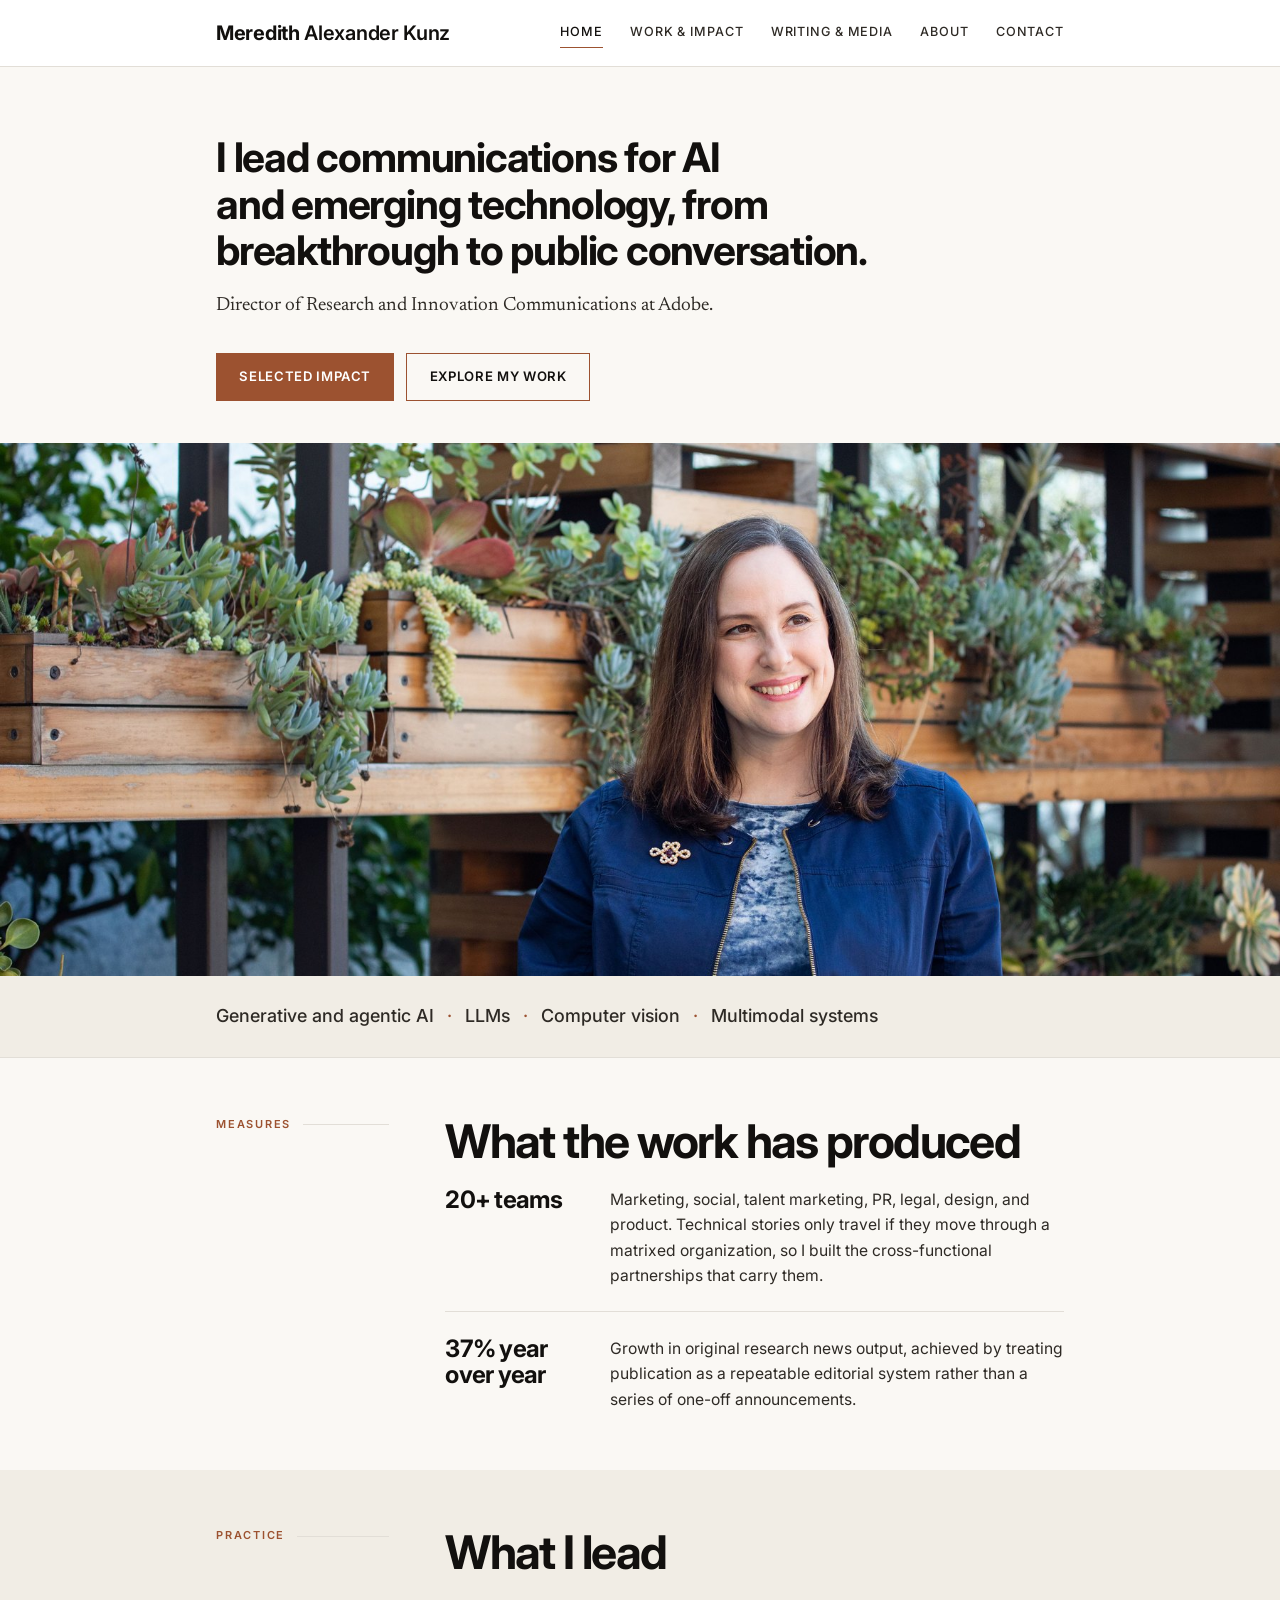
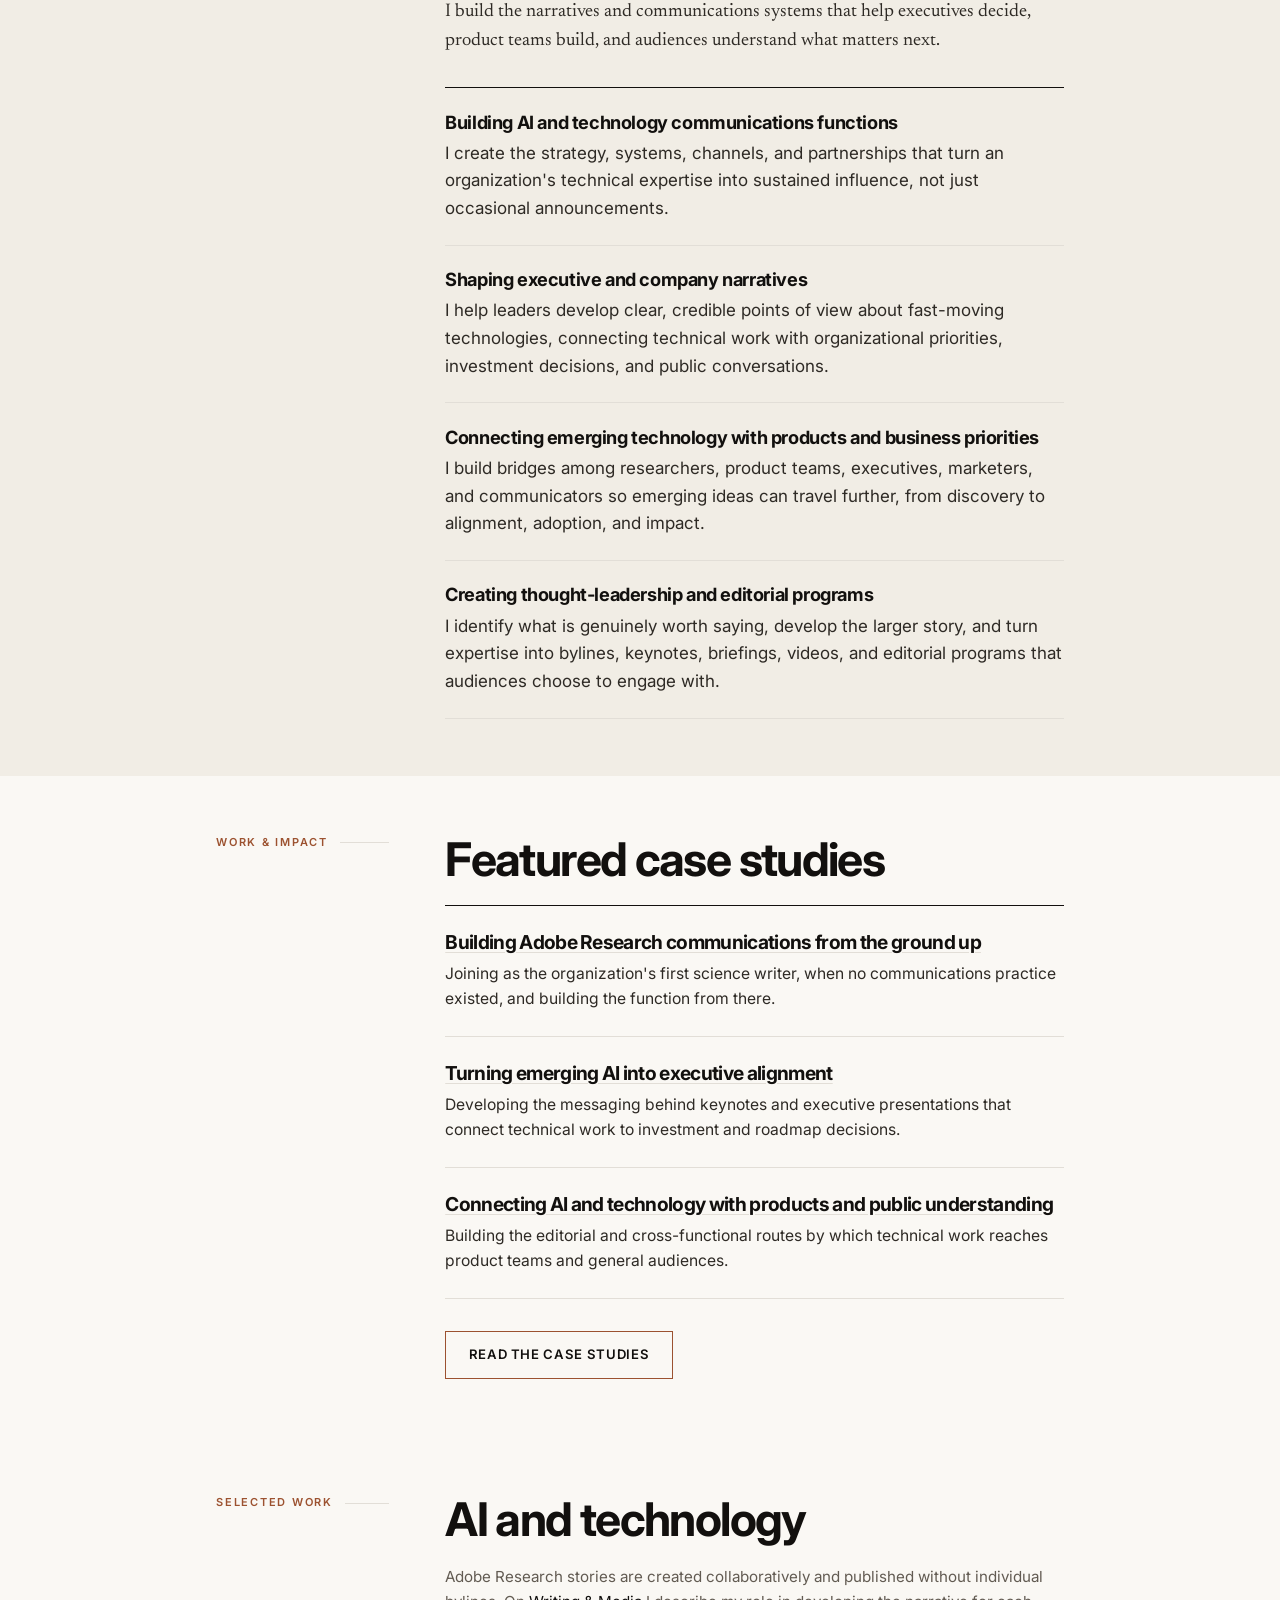
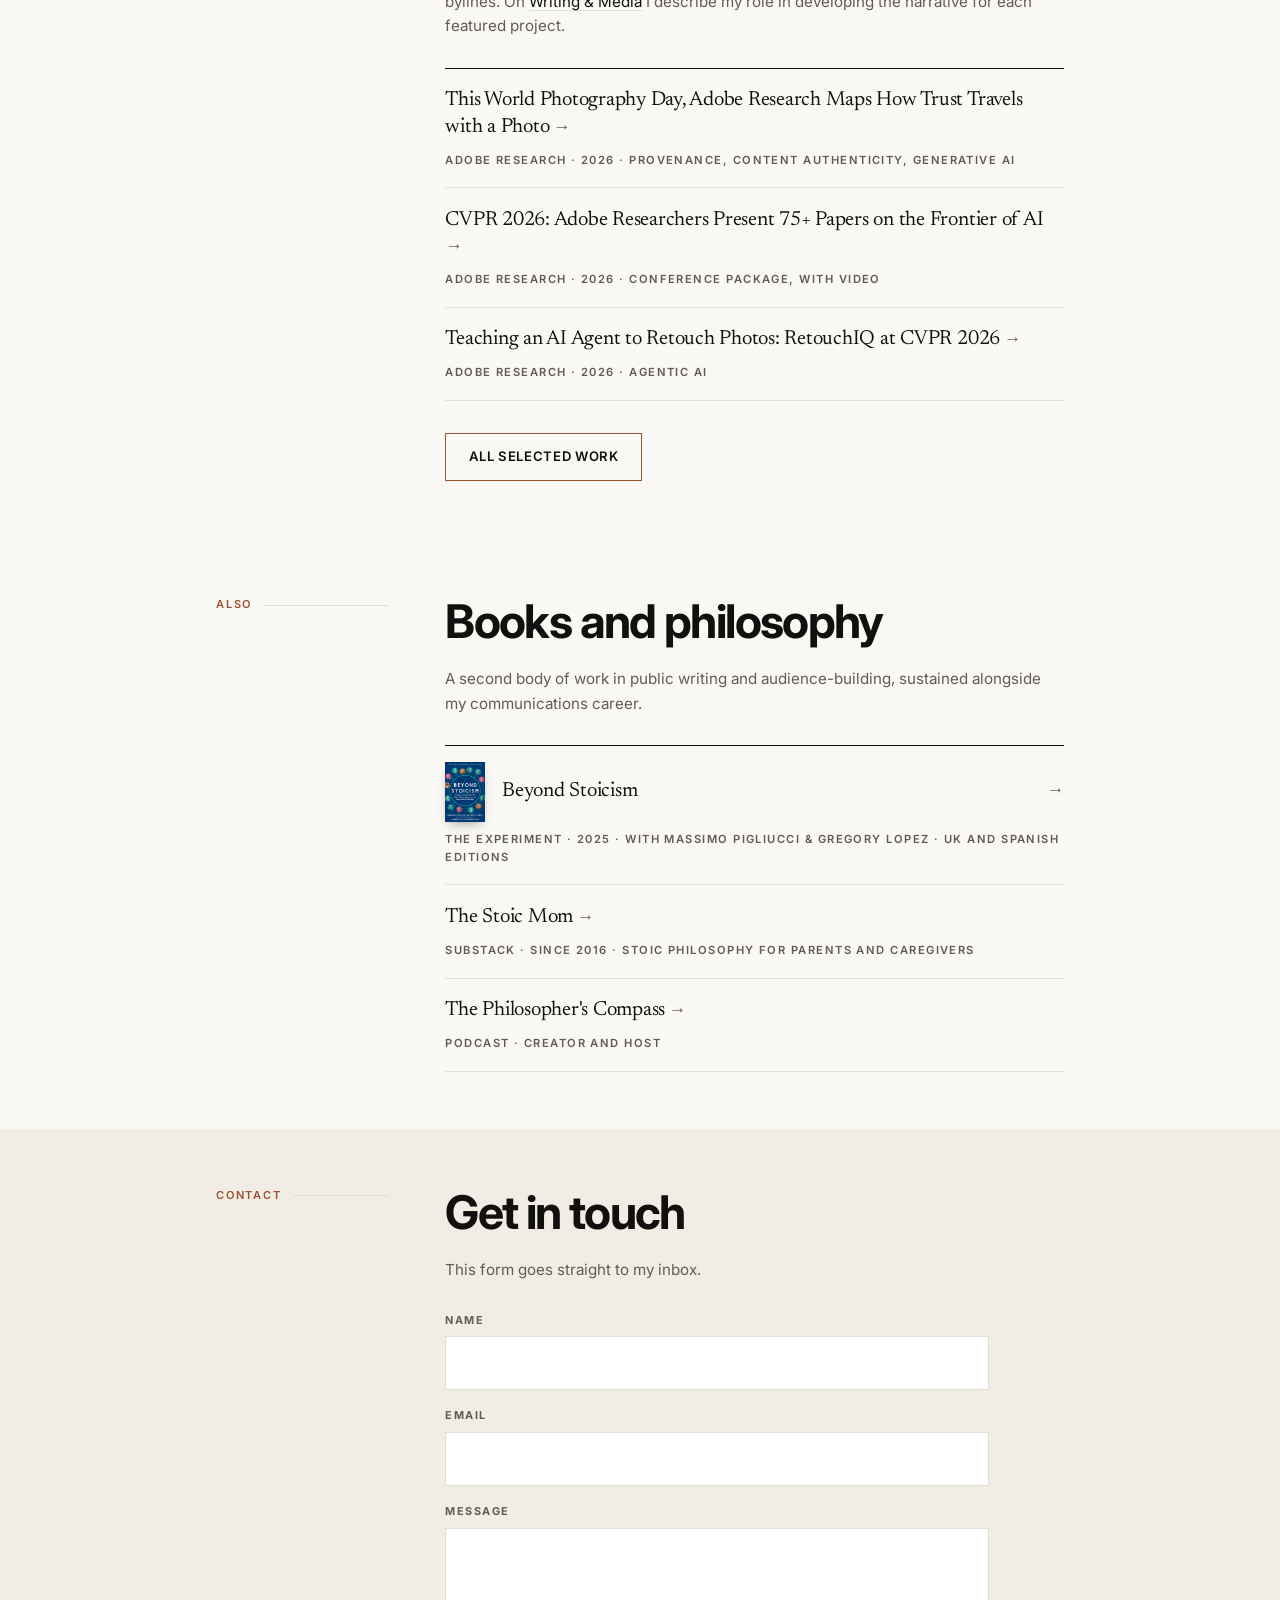
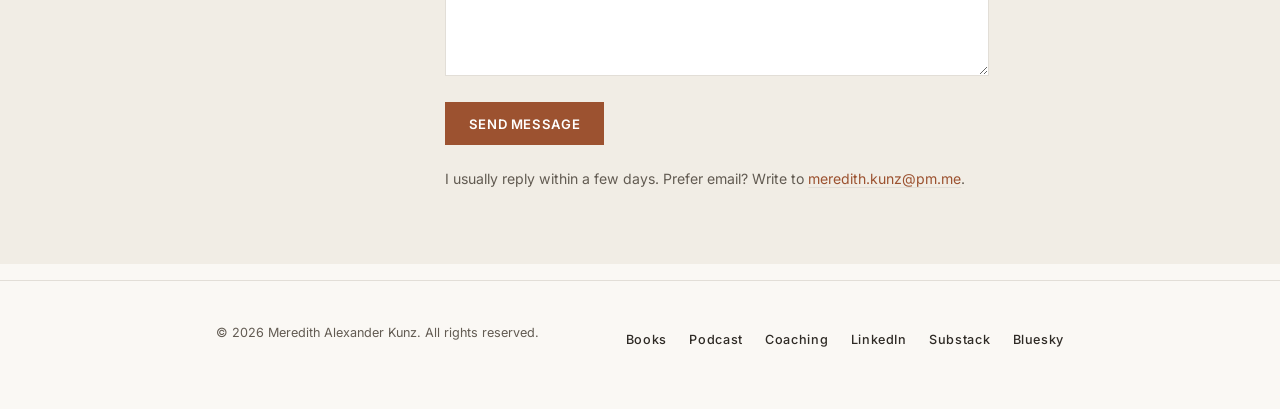
==== index.html @ fc43df90 "Add files via upload" ====
<!DOCTYPE html>
<html lang="en">
<head>
<meta charset="utf-8">
<meta name="viewport" content="width=device-width, initial-scale=1">
<script>document.documentElement.className += ' js';</script>
<title>Meredith Alexander Kunz — AI &amp; Technology Communications Leader</title>
<meta name="description" content="Meredith Alexander Kunz is Director of Research and Innovation Communications at Adobe, building communications programs, executive narratives, and thought-leadership systems that turn AI and technology work into organizational and public impact.">
<link rel="canonical" href="https://meredithkunz.com/">

<!-- Social sharing -->
<meta property="og:type" content="website">
<meta property="og:url" content="https://meredithkunz.com/">
<meta property="og:title" content="Meredith Alexander Kunz — AI &amp; Technology Communications Leader">
<meta property="og:description" content="I lead communications for AI and emerging technology, from breakthrough to public conversation.">
<meta property="og:image" content="https://meredithkunz.com/images/share-card.jpg">
<meta property="og:image:width" content="1200">
<meta property="og:image:height" content="630">
<meta property="og:image:alt" content="Meredith Alexander Kunz — AI and technology communications leader.">
<meta name="twitter:card" content="summary_large_image">
<meta name="twitter:image" content="https://meredithkunz.com/images/share-card.jpg">

<link rel="icon" href="favicon.ico" sizes="16x16 32x32 48x48">
<link rel="icon" href="favicon-32.png" type="image/png" sizes="32x32">
<link rel="apple-touch-icon" href="apple-touch-icon.png">
<link rel="preconnect" href="https://fonts.googleapis.com">
<link rel="preconnect" href="https://fonts.gstatic.com" crossorigin>
<link href="https://fonts.googleapis.com/css2?family=Newsreader:ital,opsz,wght@0,6..72,300..600;1,6..72,300..600&family=Inter:wght@400;500;600;700;800&display=swap" rel="stylesheet">
<link rel="stylesheet" href="style.css?v=32">

<script type="application/ld+json">
{
  "@context": "https://schema.org",
  "@type": "Person",
  "name": "Meredith Alexander Kunz",
  "url": "https://meredithkunz.com/",
  "jobTitle": "Director, Research and Innovation Communications, Adobe",
  "worksFor": { "@type": "Organization", "name": "Adobe" },
  "description": "AI and technology communications leader. Builds communications programs, executive narratives, and thought-leadership systems that turn AI and technology work into organizational and public impact.",
  "knowsAbout": [
    "Artificial intelligence",
    "Generative AI",
    "Agentic AI",
    "Large language models",
    "Computer vision",
    "Technology communications",
    "Research communications",
    "Executive communications",
    "Thought leadership",
    "Science communication"
  ],
  "alumniOf": ["Harvard College", "Stanford University"],
  "sameAs": [
    "https://www.linkedin.com/in/meredithkunz/",
    "https://substack.com/@thestoicmom",
    "https://www.instagram.com/the.stoic.mom/",
    "https://bsky.app/profile/stoicwoman.bsky.social"
  ]
}
</script>
</head>
<body>

<header class="site-head">
  <div class="site-head__inner">
    <a class="wordmark" href="index.html">Meredith <b>Alexander Kunz</b></a>
    <button class="nav-toggle" aria-expanded="false" aria-controls="nav" aria-label="Menu">☰</button>
    <nav class="nav" id="nav" aria-label="Primary">
      <a href="index.html" aria-current="page">Home</a>
      <a href="work.html">Work &amp; Impact</a>
      <a href="writing.html">Writing &amp; Media</a>
      <a href="about.html">About</a>
      <a href="#contact">Contact</a>
    </nav>
  </div>
</header>

<main>

  <!-- ============ HERO ============ -->
  <section class="hero">
    <div class="wrap">
      <h1 class="hero__lede">I lead communications for AI and emerging technology, from
      breakthrough to public conversation.</h1>
      <p class="hero__sub">Director of Research and Innovation Communications at Adobe.</p>
      <div class="btn-row">
        <a class="btn" href="work.html">Selected impact</a>
        <a class="btn btn--ghost" href="writing.html">Explore my work</a>
      </div>
    </div>
  </section>

  <figure class="banner rise">
    <picture>
      <source media="(max-width: 700px)" srcset="images/hero-square.jpg" width="1200" height="900">
      <img src="images/hero-wide.jpg" alt="Meredith Alexander Kunz at Adobe in San Jose"
           width="1800" height="750" style="display:block;width:100%;height:auto">
    </picture>
  </figure>

  <div class="techstrip">
    <div class="wrap">
      <p>Generative and agentic AI <em>·</em> LLMs <em>·</em> Computer vision <em>·</em>
      Multimodal systems</p>
    </div>
  </div>

  <!-- ============ MEASURES OF IMPACT ============ -->
  <section class="rise sec" id="impact">
    <div class="wrap hgrid">
      <p class="eyebrow">Measures</p>
      <div class="hgrid__body">
        <h2>What the work has produced</h2>
        <ul class="metrics">
          <li class="metric">
            <p class="metric__value">20+ teams</p>
            <p class="metric__note">Marketing, social, talent marketing, PR, legal, design, and
            product. Technical stories only travel if they move through a matrixed organization, so
            I built the cross-functional partnerships that carry them.</p>
          </li>
          <li class="metric">
            <p class="metric__value">37% year over year</p>
            <p class="metric__note">Growth in original research news output, achieved by treating
            publication as a repeatable editorial system rather than a series of one-off
            announcements.</p>
          </li>
          <!-- TO ADD, third metric: the 700%+ growth in research social reach, once you have
               decided how to frame it. Copy the block above and replace the value and note. -->
        </ul>
      </div>
    </div>
  </section>

  <!-- ============ WHAT I LEAD ============ -->
  <section class="rise sec sec--band" id="lead">
    <div class="wrap hgrid">
      <p class="eyebrow">Practice</p>
      <div class="hgrid__body">
        <h2>What I lead</h2>
        <p class="sec__intro">I build the narratives and communications systems that help
        executives decide, product teams build, and audiences understand what matters next.</p>
        <div class="offers">
          <div class="offer">
            <h3>Building AI and technology communications functions</h3>
            <p>I create the strategy, systems, channels, and partnerships that turn an
            organization's technical expertise into sustained influence, not just occasional
            announcements.</p>
          </div>
          <div class="offer">
            <h3>Shaping executive and company narratives</h3>
            <p>I help leaders develop clear, credible points of view about fast-moving
            technologies, connecting technical work with organizational priorities, investment
            decisions, and public conversations.</p>
          </div>
          <div class="offer">
            <h3>Connecting emerging technology with products and business priorities</h3>
            <p>I build bridges among researchers, product teams, executives, marketers, and
            communicators so emerging ideas can travel further, from discovery to alignment,
            adoption, and impact.</p>
          </div>
          <div class="offer">
            <h3>Creating thought-leadership and editorial programs</h3>
            <p>I identify what is genuinely worth saying, develop the larger story, and turn
            expertise into bylines, keynotes, briefings, videos, and editorial programs that
            audiences choose to engage with.</p>
          </div>
        </div>
      </div>
    </div>
  </section>

  <!-- ============ FEATURED CASE STUDIES ============ -->
  <section class="rise sec" id="cases">
    <div class="wrap hgrid">
      <p class="eyebrow">Work &amp; impact</p>
      <div class="hgrid__body">
        <h2>Featured case studies</h2>
        <ul class="cases">
          <li class="case-teaser">
            <h3><a href="work.html#case-1">Building Adobe Research communications from the ground
            up</a></h3>
            <p>Joining as the organization's first science writer, when no communications practice
            existed, and building the function from there.</p>
          </li>
          <li class="case-teaser">
            <h3><a href="work.html#case-2">Turning emerging AI into executive alignment</a></h3>
            <p>Developing the messaging behind keynotes and executive presentations that connect
            technical work to investment and roadmap decisions.</p>
          </li>
          <li class="case-teaser">
            <h3><a href="work.html#case-3">Connecting AI and technology with products and public
            understanding</a></h3>
            <p>Building the editorial and cross-functional routes by which technical work reaches
            product teams and general audiences.</p>
          </li>
        </ul>
        <div class="btn-row">
          <a class="btn btn--ghost" href="work.html">Read the case studies</a>
        </div>
      </div>
    </div>
  </section>

  <!-- ============ SELECTED AI AND TECHNOLOGY WORK ============ -->
  <section class="sec rise" id="selected">
    <div class="wrap hgrid">
      <p class="eyebrow">Selected work</p>
      <div class="hgrid__body">
        <h2>AI and technology</h2>
        <p class="note">Adobe Research stories are created collaboratively and published without
        individual bylines. On <a href="writing.html">Writing &amp; Media</a> I describe my role in
        developing the narrative for each featured project.</p>
        <ul class="clips">
          <li class="clip">
            <a href="https://research.adobe.com/news/world-photography-day-adobe-research/">This
            World Photography Day, Adobe Research Maps How Trust Travels with a Photo</a>
            <span class="clip__meta">Adobe Research · 2026 · Provenance, content authenticity, generative AI</span>
          </li>
          <li class="clip">
            <a href="https://research.adobe.com/news/cvpr-2026-adobe-researchers-present-75-papers-on-the-frontier-of-ai/">CVPR
            2026: Adobe Researchers Present 75+ Papers on the Frontier of AI</a>
            <span class="clip__meta">Adobe Research · 2026 · Conference package, with video</span>
          </li>
          <li class="clip">
            <a href="https://research.adobe.com/news/teaching-an-ai-agent-to-retouch-photos-retouchiq-at-cvpr-2026/">Teaching
            an AI Agent to Retouch Photos: RetouchIQ at CVPR 2026</a>
            <span class="clip__meta">Adobe Research · 2026 · Agentic AI</span>
          </li>
        </ul>
        <div class="btn-row">
          <a class="btn btn--ghost" href="writing.html">All selected work</a>
        </div>
      </div>
    </div>
  </section>

  <!-- ============ BOOKS AND PHILOSOPHY ============ -->
  <section class="sec rise" id="philosophy">
    <div class="wrap hgrid">
      <p class="eyebrow">Also</p>
      <div class="hgrid__body">
        <h2>Books and philosophy</h2>
        <p class="note">A second body of work in public writing and audience-building, sustained
        alongside my communications career.</p>
        <ul class="clips">
          <li class="clip clip--book">
            <a href="books.html" style="display:flex;align-items:center;gap:1.05rem">
              <img src="images/beyond_stoicism.jpg" alt="" loading="lazy" width="40" height="60" style="width:40px;height:auto;flex:none">
              <span class="clip__title">Beyond Stoicism</span>
            </a>
            <span class="clip__meta">The Experiment · 2025 · with Massimo Pigliucci &amp; Gregory Lopez · UK and Spanish editions</span>
          </li>
          <li class="clip">
            <a href="https://substack.com/@thestoicmom">The Stoic Mom</a>
            <span class="clip__meta">Substack · since 2016 · Stoic philosophy for parents and caregivers</span>
          </li>
          <li class="clip">
            <a href="podcast.html">The Philosopher's Compass</a>
            <span class="clip__meta">Podcast · Creator and host</span>
          </li>
        </ul>
      </div>
    </div>
  </section>

  <!-- ============ CONTACT ============ -->
  <section class="rise sec sec--band" id="contact">
    <div class="wrap hgrid">
      <p class="eyebrow">Contact</p>
      <div class="hgrid__body">
        <h2>Get in touch</h2>
        <p class="note">This form goes straight to my inbox.</p>
        <form class="form" action="https://formspree.io/f/mvzevdre" method="POST">
          <div class="field">
            <label for="name">Name</label>
            <input id="name" name="name" type="text" autocomplete="name" required>
          </div>
          <div class="field">
            <label for="email">Email</label>
            <input id="email" name="email" type="email" autocomplete="email" required>
          </div>
          <div class="field">
            <label for="message">Message</label>
            <textarea id="message" name="message" required></textarea>
          </div>
          <div>
            <button class="btn" type="submit">Send message</button>
          </div>
        </form>
        <p class="form-note" style="margin-top:1.4rem">
          I usually reply within a few days. Prefer email? Write to
          <a href="mailto:meredith.kunz@pm.me">meredith.kunz@pm.me</a>.
        </p>
      </div>
    </div>
  </section>

</main>

<footer class="site-foot">
  <div class="wrap site-foot__inner">
    <p class="copyright">© <span id="yr">2026</span> Meredith Alexander Kunz. All rights reserved.</p>
    <nav class="social" aria-label="More">
      <a href="books.html">Books</a>
      <a href="podcast.html">Podcast</a>
      <a href="coaching.html">Coaching</a>
      <a href="https://www.linkedin.com/in/meredithkunz/">LinkedIn</a>
      <a href="https://substack.com/@thestoicmom">Substack</a>
      <a href="https://bsky.app/profile/stoicwoman.bsky.social">Bluesky</a>
    </nav>
  </div>
</footer>

<script>
  document.getElementById('yr').textContent = new Date().getFullYear();
  var t = document.querySelector('.nav-toggle'), n = document.getElementById('nav');
  t.addEventListener('click', function () {
    var open = n.classList.toggle('is-open');
    t.setAttribute('aria-expanded', open);
  });
  n.addEventListener('click', function (e) {
    if (e.target.tagName === 'A') { n.classList.remove('is-open'); t.setAttribute('aria-expanded', false); }
  });
</script>

<script>
  (function () {
    var els = document.querySelectorAll('.rise');
    if (!('IntersectionObserver' in window) ||
        window.matchMedia('(prefers-reduced-motion: reduce)').matches) {
      els.forEach(function (el) { el.classList.add('is-in'); });
      return;
    }
    var io = new IntersectionObserver(function (entries) {
      entries.forEach(function (e) {
        if (e.isIntersecting) { e.target.classList.add('is-in'); io.unobserve(e.target); }
      });
    }, { rootMargin: '0px 0px -12% 0px' });
    els.forEach(function (el) { io.observe(el); });
  })();
</script>
</body>
</html>
---- style.css ----
/* =========================================================
   Meredith Alexander Kunz — Modern Editorial
   ========================================================= */

:root {
  --ink:        #12100E;
  --ink-soft:   #2E2A25;
  --ink-faint:  #625B52;
  --paper:      #FAF8F4;
  --band:       #F1EDE5;
  --rule:       #E2DED7;
  --accent:     #9C5230;
  --accent-dk:  #7C3D22;
  --forest:     #172D21;
  --sage:       #8A9A76;

  --max:  960px;
  --gut:  clamp(20px, 5vw, 56px);

  --f-serif: "Newsreader", Georgia, "Times New Roman", serif;
  --f-display: "Inter", -apple-system, BlinkMacSystemFont, "Segoe UI", Helvetica, Arial, sans-serif;
  --f-sans:  "Inter", -apple-system, BlinkMacSystemFont, "Segoe UI", Helvetica, Arial, sans-serif;
}

*, *::before, *::after { box-sizing: border-box; }

html { -webkit-text-size-adjust: 100%; scroll-behavior: smooth; }

body {
  margin: 0;
  background: var(--paper);
  color: var(--ink);
  font-family: var(--f-sans);
  font-size: 17px;
  line-height: 1.62;
  -webkit-font-smoothing: antialiased;
  text-rendering: optimizeLegibility;
}

img { max-width: 100%; display: block; }

a { color: var(--ink); text-decoration-color: var(--rule); text-underline-offset: 3px; }
a:hover { color: var(--accent); text-decoration-color: currentColor; }

.wrap { max-width: var(--max); margin: 0 auto; padding-inline: var(--gut); }

/* ---------- Typography ---------- */

h1, h2, h3 { font-family: var(--f-display); font-weight: 700; letter-spacing: -0.035em; margin: 0; }

h1 {
  font-size: clamp(2.9rem, 7.4vw, 5.4rem);
  line-height: 0.98;
}

h2 {
  font-size: clamp(1.9rem, 3.9vw, 2.9rem);
  line-height: 1.1;
}

h3 { font-size: 1.28rem; line-height: 1.25; }

p { margin: 0 0 1.15em; }

.eyebrow {
  font-family: var(--f-sans);
  font-size: 0.688rem;
  font-weight: 600;
  letter-spacing: 0.16em;
  text-transform: uppercase;
  color: var(--accent);
  margin: 0 0 1.15rem;
  display: flex;
  align-items: center;
  gap: 0.75rem;
}
.eyebrow::after {
  content: "";
  flex: 1;
  height: 1px;
  background: var(--rule);
}

.lede {
  font-family: var(--f-serif);
  font-size: clamp(1.2rem, 2.1vw, 1.5rem);
  line-height: 1.5;
  color: var(--ink-soft);
}

/* ---------- Buttons ---------- */

.btn {
  display: inline-block;
  font-family: var(--f-sans);
  font-size: 0.82rem;
  font-weight: 600;
  letter-spacing: 0.05em;
  text-transform: uppercase;
  padding: 0.95em 1.7em;
  border: 1px solid var(--accent);
  background: var(--accent);
  color: #fff;
  text-decoration: none;
  transition: background .18s ease, color .18s ease, border-color .18s ease;
  cursor: pointer;
}
.btn:hover { background: var(--accent-dk); border-color: var(--accent-dk); color: #fff; }

.btn--ghost { background: transparent; color: var(--ink); }
.btn--ghost:hover { background: var(--ink); border-color: var(--ink); color: #fff; }

.btn-row { display: flex; flex-wrap: wrap; gap: 0.75rem; margin-top: 2rem; }

/* ---------- Header ---------- */

.site-head {
  position: sticky;
  top: 0;
  z-index: 50;
  background: rgba(255,255,255,0.94);
  backdrop-filter: saturate(180%) blur(12px);
  border-bottom: 1px solid var(--rule);
}
.site-head__inner {
  max-width: var(--max);
  margin: 0 auto;
  padding: 0 var(--gut);
  height: 66px;
  display: flex;
  align-items: center;
  justify-content: space-between;
  gap: 1.5rem;
}
.wordmark {
  font-family: var(--f-display);
  font-weight: 700;
  font-size: 1.25rem;
  letter-spacing: -0.015em;
  text-decoration: none;
  white-space: nowrap;
}
.wordmark b { font-weight: 600; }

.nav { display: flex; align-items: center; gap: 1.7rem; }
.nav a {
  font-size: 0.79rem;
  font-weight: 500;
  letter-spacing: 0.07em;
  text-transform: uppercase;
  text-decoration: none;
  color: var(--ink-soft);
  padding-block: 4px;
  border-bottom: 1.5px solid transparent;
}
.nav a:hover, .nav a[aria-current="page"] { color: var(--ink); border-bottom-color: var(--accent); }

.nav-toggle {
  display: none;
  background: none; border: 0; padding: 8px; cursor: pointer;
  font-size: 1.25rem; line-height: 1; color: var(--ink);
}

/* Portrait lives beside the bio */
.bio-portrait { margin: 0; max-width: 100%; }

/* ---------- Hero: name first, promise second ---------- */

.hero { padding: clamp(2.6rem, 5.5vw, 4.2rem) 0 clamp(1.9rem, 3.5vw, 2.6rem); }

.hero__name {
  font-size: clamp(2.5rem, 7.8vw, 5.8rem);
  line-height: 0.94;
  letter-spacing: -0.042em;
  margin-bottom: 1.6rem;
  text-wrap: balance;
}

/* Short enough to be set as a headline again. */
.hero__lede {
  font-family: var(--f-display);
  font-weight: 700;
  font-size: clamp(1.7rem, 3.6vw, 2.55rem);
  line-height: 1.14;
  letter-spacing: -0.03em;
  margin: 0 0 1.15rem;
  max-width: 34ch;
  text-wrap: balance;
}
.hero__sub {
  font-family: var(--f-serif);
  font-size: clamp(1.05rem, 1.6vw, 1.2rem);
  line-height: 1.5;
  color: var(--ink-soft);
  max-width: 46ch;
  margin: 0;
}

/* what the work covers, given its own strip under the photograph */
.techstrip {
  background: var(--band);
  border-bottom: 1px solid var(--rule);
  padding: clamp(1.15rem, 2.4vw, 1.7rem) 0;
}
.techstrip p {
  margin: 0;
  font-family: var(--f-sans);
  font-size: clamp(0.95rem, 1.6vw, 1.12rem);
  font-weight: 500;
  line-height: 1.5;
  color: var(--ink-soft);
}
.techstrip em {
  font-style: normal;
  color: var(--accent);
  padding: 0 0.5rem;
}
.sec__intro {
  font-family: var(--f-serif);
  font-size: 1.15rem;
  line-height: 1.55;
  color: var(--ink-soft);
  margin: 0 0 2rem;
}
.hero__promise {
  font-family: var(--f-serif);
  font-size: clamp(1.3rem, 2.4vw, 1.75rem);
  line-height: 1.4;
  color: var(--ink-soft);
  max-width: 48ch;
  margin: 0;
  text-wrap: balance;
}

.hero__avail {
  margin: 1.7rem 0 0;
  font-family: var(--f-sans);
  font-size: 0.95rem;
  color: var(--ink-faint);
  max-width: 54ch;
}

/* ---------- Numbers ---------- */

.stats {
  display: grid;
  grid-template-columns: repeat(3, minmax(0, 1fr));
  gap: clamp(1.5rem, 4vw, 3rem);
}
.stats-band { background: var(--forest); padding: clamp(1.5rem, 3vw, 2.15rem) 0; }
.stats-band .stat b { color: #F4F1E9; }
.stats-band .stat span { color: #B9C4A8; }
.stat b {
  display: block;
  font-family: var(--f-display);
  font-weight: 700;
  font-size: clamp(1.7rem, 3.4vw, 2.35rem);
  letter-spacing: -0.035em;
  line-height: 1;
  margin-bottom: 0.38rem;
}
.stat span { display: block; color: var(--ink-soft); font-size: 0.95rem; max-width: 26ch; }
@media (max-width: 700px) {
  .stats { grid-template-columns: 1fr; gap: 1.25rem; }
  .stat b { font-size: 1.8rem; margin-bottom: 0.3rem; }
  .stat span { max-width: none; }
}

/* ---------- Metrics, stated plainly ---------- */

.metrics { display: grid; gap: 1.5rem; margin: 0; padding: 0; list-style: none; }
.metric {
  display: grid;
  grid-template-columns: minmax(0, 0.3fr) minmax(0, 1fr);
  gap: 0.3rem 1.75rem;
  padding-bottom: 1.4rem;
  border-bottom: 1px solid var(--rule);
}
.metrics > .metric:last-child { border-bottom: 0; padding-bottom: 0; }
.metric__value {
  font-family: var(--f-display);
  font-weight: 700;
  font-size: 1.5rem;
  letter-spacing: -0.03em;
  line-height: 1.1;
  margin: 0;
}
.metric__note { margin: 0; color: var(--ink-soft); font-size: 0.98rem; }
@media (max-width: 700px) {
  .metric { grid-template-columns: 1fr; gap: 0.45rem; }
}

/* ---------- Case studies ---------- */

.cases { display: grid; gap: 0; margin: 0; padding: 0; list-style: none; border-top: 1px solid var(--ink); }
.case-teaser { border-bottom: 1px solid var(--rule); padding: 1.5rem 0; }
.case-teaser h3 { margin: 0 0 0.45rem; font-size: 1.2rem; }
.case-teaser p { margin: 0; color: var(--ink-soft); font-size: 0.98rem; }

.case { padding-block: clamp(2.2rem, 4.5vw, 3.2rem); border-bottom: 1px solid var(--rule); }
.case:last-of-type { border-bottom: 0; }
.case__num {
  font-family: var(--f-sans);
  font-size: 0.68rem; font-weight: 700; letter-spacing: 0.16em;
  text-transform: uppercase; color: var(--accent); margin: 0 0 0.7rem;
}
.case > h2 { font-size: clamp(1.6rem, 3vw, 2.15rem); margin-bottom: 1.5rem; }
.case__rows { margin: 0; }
.case__row {
  display: grid;
  grid-template-columns: minmax(0, 0.3fr) minmax(0, 1fr);
  gap: 0.35rem 1.75rem;
  padding: 1rem 0;
  border-top: 1px solid var(--rule);
}
.case__row dt {
  font-size: 0.66rem; font-weight: 700; letter-spacing: 0.15em;
  text-transform: uppercase; color: var(--ink-faint); padding-top: 0.3rem;
}
.case__row dd { margin: 0; color: var(--ink-soft); }
.case__row dd a { color: var(--accent); text-decoration-color: rgba(156,82,48,.38); }
@media (max-width: 700px) {
  .case__row { grid-template-columns: 1fr; }
  .case__row dt { padding-top: 0; }
}

/* ---------- Featured writing projects ---------- */

.project { padding-block: 1.8rem; border-bottom: 1px solid var(--rule); }
.project:first-of-type { border-top: 1px solid var(--ink); }
.project h3 { margin: 0 0 0.9rem; font-size: 1.24rem; }
.project h3 a { text-decoration-color: rgba(156,82,48,.38); }

/* ---------- Placeholders awaiting Meredith's input ---------- */

.ph {
  display: block;
  border: 1px dashed #C2A88F;
  background: #FBF4EC;
  color: #7C3D22;
  font-family: var(--f-sans);
  font-size: 0.85rem;
  line-height: 1.5;
  padding: 0.65rem 0.8rem;
  margin: 0.15rem 0;
}

/* full-bleed banner image */
.banner { margin: 0; }
.banner img { width: 100%; height: auto; }

/* ---------- Briefly ---------- */

.briefly {
  display: grid;
  grid-template-columns: minmax(0, 0.28fr) minmax(0, 1fr);
  gap: clamp(1.5rem, 5vw, 4rem);
  align-items: start;
}
.briefly__body p {
  font-family: var(--f-serif);
  font-size: 1.2rem;
  line-height: 1.65;
  color: var(--ink);
}
.briefly__body a { color: var(--accent); text-decoration-color: rgba(156,82,48,.38); }
.briefly__verbs {
  border-top: 1px solid var(--rule);
  padding-top: 1.4rem;
  margin-top: 1.9rem;
  color: var(--ink) !important;
}

/* ---------- Right now ---------- */

.now {
  display: grid;
  grid-template-columns: minmax(0, 1.25fr) minmax(0, 0.75fr);
  gap: clamp(1.5rem, 5vw, 4rem);
  align-items: start;
}
.now__line {
  font-family: var(--f-serif);
  font-size: clamp(1.3rem, 2.3vw, 1.7rem);
  line-height: 1.4;
  margin: 0;
  max-width: 34ch;
}
.now__sub p { color: var(--ink-soft); margin: 0; }
.now__sub strong { font-weight: 500; }

@media (max-width: 860px) {
  .briefly, .now { grid-template-columns: 1fr; }
}

/* ---------- One grid for every homepage section ---------- */

.sec { padding-block: clamp(2.5rem, 4.8vw, 3.6rem); }
.sec--band { background: var(--band); }
.hgrid {
  display: grid;
  grid-template-columns: minmax(0, 0.28fr) minmax(0, 1fr);
  gap: clamp(1.75rem, 4.5vw, 3.5rem);
  align-items: start;
}
.hgrid > .eyebrow { position: sticky; top: 92px; margin-bottom: 0; }

/* About gives its label column enough width to hold the portrait */
.hgrid--wide { grid-template-columns: minmax(0, 0.42fr) minmax(0, 1fr); }
.hgrid__side { position: sticky; top: 92px; }
.hgrid__side .eyebrow { margin-bottom: 1.3rem; }
.hgrid__body > h2 { margin-bottom: 1.25rem; }
.hgrid__body > .note {
  font-size: 0.95rem;
  color: var(--ink-faint);
  margin: 0 0 1.8rem;
}
@media (max-width: 860px) {
  .hgrid, .hgrid--wide { grid-template-columns: 1fr; }
  .hgrid > .eyebrow { position: static; margin-bottom: 1.1rem; }
  .hgrid__side { position: static; margin-bottom: 2rem; }
  .bio-portrait { max-width: 320px; }
}

/* ---------- Sections ---------- */

.section { padding: clamp(4rem, 8vw, 6.5rem) 0; }
.section--band { background: var(--band); }
.section--tight { padding-block: clamp(3rem, 6vw, 4.5rem); }


.prose p { color: var(--ink-soft); }
.prose > p:first-of-type {
  font-family: var(--f-serif);
  font-size: 1.28rem;
  line-height: 1.55;
  color: var(--ink);
}
.prose a { color: var(--accent); text-decoration-color: rgba(156,82,48,.38); font-weight: 500; }
.prose a.btn { color: #fff; font-weight: 600; text-decoration: none; }
.prose a.btn--ghost { color: var(--ink); }
.prose a.btn--ghost:hover { color: #fff; }
.prose cite { font-style: italic; }

/* ---------- How I can help ---------- */

.offers { margin: 0; border-top: 1px solid var(--ink); }
.offer { padding: 1.4rem 0; border-bottom: 1px solid var(--rule); }
.offer h3 {
  font-size: 1.14rem;
  letter-spacing: -0.022em;
  margin: 0 0 0.4rem;
}
.offer p { margin: 0; color: var(--ink-soft); }
.offer a { color: var(--accent); text-decoration-color: rgba(156,82,48,.38); }

/* ---------- Facts strip ---------- */

.facts {
  margin: 2.6rem 0 0;
  border-top: 1px solid var(--ink);
}
.fact {
  display: grid;
  grid-template-columns: minmax(0, 0.3fr) minmax(0, 1fr);
  gap: 0.35rem 1.75rem;
  padding: 1.05rem 0;
  border-bottom: 1px solid var(--rule);
}
.fact dt {
  font-size: 0.66rem; font-weight: 700; letter-spacing: 0.15em;
  text-transform: uppercase; color: var(--ink-faint);
  padding-top: 0.32rem;
}
.fact dd {
  margin: 0;
  font-family: var(--f-serif);
  font-size: 1.02rem;
  line-height: 1.45;
}
.fact dd a { color: var(--accent); text-decoration-color: rgba(156,82,48,.38); }

@media (max-width: 560px) {
  .fact { grid-template-columns: 1fr; }
  .fact dt { padding-top: 0; }
}

/* ---------- Selected writing ---------- */

.clips__group {
  font-size: 0.68rem;
  font-weight: 700;
  letter-spacing: 0.15em;
  text-transform: uppercase;
  color: var(--accent);
  margin: 0 0 0.6rem;
}
.clips { list-style: none; margin: 0; padding: 0; border-top: 1px solid var(--ink); }
.clip { border-bottom: 1px solid var(--rule); }
.clip a {
  display: block;
  padding: 1.15rem 0 1.2rem;
  text-decoration: none;
  font-family: var(--f-serif);
  font-size: 1.28rem;
  line-height: 1.3;
  letter-spacing: -0.012em;
  transition: color .15s ease;
}
.clip a::after { content: " →"; color: var(--ink-faint); font-size: 0.85em; }
.clip a:hover { color: var(--accent); }
.clip a:hover::after { color: var(--accent); }
.clip__meta {
  display: block;
  margin: -0.55rem 0 1.15rem;
  font-size: 0.7rem;
  font-weight: 600;
  letter-spacing: 0.13em;
  text-transform: uppercase;
  color: var(--ink-faint);
}

/* ---------- Books inside Selected work ----------
   same list rhythm as the clips, with a small cover as an accent */

.clip--book a {
  display: flex;
  align-items: center;
  gap: 1.05rem;
  padding: 0.95rem 0 1rem;
}
.clip--book img {
  width: 40px;
  height: auto;
  flex: none;
  box-shadow: 0 5px 12px -5px rgba(18,16,14,.45);
}
.clip--book .clip__title { flex: 1; }
.clip--book + .clip .clip__meta,
.clip--book .clip__meta { margin-top: -0.5rem; }

/* ---------- Quote band ---------- */

.quote-band {
  background: var(--ink);
  color: #fff;
  padding: clamp(3.5rem, 8vw, 6rem) 0;
}
.quote-band blockquote {
  margin: 0;
  max-width: 22ch;
  font-family: var(--f-serif);
  font-size: clamp(1.9rem, 4.4vw, 3.2rem);
  line-height: 1.16;
  letter-spacing: -0.02em;
}
.quote-band cite {
  display: block;
  margin-top: 1.6rem;
  font-family: var(--f-sans);
  font-style: normal;
  font-size: 0.72rem;
  font-weight: 600;
  letter-spacing: 0.17em;
  text-transform: uppercase;
  color: #A29B92;
}

/* ---------- Media / embeds ---------- */

.embeds {
  display: grid;
  grid-template-columns: repeat(auto-fit, minmax(280px, 1fr));
  gap: 1.25rem;
  margin-top: 2.4rem;
}
.embeds iframe { width: 100%; border: 0; border-radius: 12px; }

/* ---------- Books ---------- */

.book {
  display: grid;
  grid-template-columns: minmax(0, 0.68fr) minmax(0, 1fr);
  gap: clamp(2rem, 6vw, 4.5rem);
  align-items: center;
  padding-block: clamp(2.5rem, 5vw, 4rem);
  border-bottom: 1px solid var(--rule);
}
.book:last-of-type { border-bottom: 0; }
.book--flip .book__art { order: 2; }
.book__art img {
  width: 100%;
  max-width: 380px;
  box-shadow: 0 22px 44px -18px rgba(18,16,14,.42);
}
.book__subtitle {
  font-family: var(--f-serif);
  font-size: 1.18rem;
  line-height: 1.35;
  color: var(--ink-soft);
  margin: 0.55rem 0 1.1rem;
  max-width: 34ch;
}
.book__meta {
  font-size: 0.72rem; font-weight: 600; letter-spacing: 0.14em;
  text-transform: uppercase; color: var(--ink-faint); margin-bottom: 0.9rem;
}

/* ---------- Badges ---------- */

.badges { display: flex; flex-wrap: wrap; gap: 2rem; align-items: center; margin-top: 2.6rem; }
.badges img { width: 128px; height: auto; }

/* ---------- Contact ---------- */

.form { display: grid; gap: 1.1rem; max-width: 34rem; }
.field label {
  display: block;
  font-size: 0.68rem; font-weight: 700; letter-spacing: 0.14em;
  text-transform: uppercase; color: var(--ink-faint); margin-bottom: 0.45rem;
}
.field input, .field textarea {
  width: 100%;
  font: inherit;
  font-size: 1rem;
  color: var(--ink);
  background: #fff;
  border: 1px solid var(--rule);
  padding: 0.8rem 0.9rem;
  border-radius: 0;
}
.field input:focus, .field textarea:focus {
  outline: 2px solid var(--accent);
  outline-offset: -1px;
  border-color: var(--accent);
}
.field textarea { min-height: 148px; resize: vertical; }
.form-note { font-size: 0.88rem; color: var(--ink-faint); }
.form-note a { color: var(--accent); }

/* ---------- Footer ---------- */

.site-foot {
  border-top: 1px solid var(--rule);
  padding: 2.6rem 0 3.2rem;
  margin-top: 1rem;
}
.site-foot__inner {
  display: flex; flex-wrap: wrap; gap: 1.4rem;
  align-items: center; justify-content: space-between;
}
.social { display: flex; gap: 1.4rem; flex-wrap: wrap; }
.social a {
  font-size: 0.79rem; font-weight: 500; letter-spacing: 0.05em;
  text-decoration: none; color: var(--ink-soft);
}
.social a:hover { color: var(--accent); }
.copyright { font-size: 0.79rem; color: var(--ink-faint); }

/* ---------- Page header (interior pages) ---------- */

.page-head { padding: clamp(2.5rem, 6vw, 4rem) 0 clamp(1rem, 2vw, 1.5rem); }

/* a page-head already provides the breathing room above the first section */
.page-head + .section,
.page-head + .sec { padding-top: 0; }
.book:first-of-type { padding-top: clamp(1.25rem, 2.5vw, 2rem); }
.page-head h1 { font-size: clamp(2.5rem, 6.6vw, 4.8rem); margin-bottom: 1.3rem; text-wrap: balance; }
.page-head .lede { max-width: 62ch; }

/* ---------- Responsive ---------- */

@media (max-width: 1020px) {
  .cards { grid-template-columns: repeat(2, minmax(0, 1fr)); }
  .card:nth-child(2n) { border-right: 0; }
  .card:nth-child(-n+2) { border-bottom: 1px solid var(--rule); }
}

@media (max-width: 860px) {
  .cards { grid-template-columns: 1fr; }
  .card { border-right: 0; border-bottom: 1px solid var(--rule); }
  .card:last-child { border-bottom: 0; }
  .book, .book--flip .book__art { grid-template-columns: 1fr; order: 0; }
  .book__art img { max-width: 260px; }
}

@media (max-width: 560px) {
  .section { padding-block: 2.7rem; }
  .section--tight { padding-block: 2.5rem; }
  .hero { padding: 2.4rem 0 1.7rem; }
  .quote-band { padding: 2.9rem 0; }
  .page-head { padding: 2.2rem 0 0.9rem; }
}

@media (max-width: 680px) {
  .nav-toggle { display: block; }
  .nav {
    display: none;
    position: absolute;
    top: 66px; left: 0; right: 0;
    flex-direction: column;
    align-items: flex-start;
    gap: 0;
    background: var(--paper);
    border-bottom: 1px solid var(--rule);
    padding: 0.5rem var(--gut) 1.1rem;
  }
  .nav.is-open { display: flex; }
  .nav a { width: 100%; padding: 0.72rem 0; border-bottom: 1px solid transparent; }
}

@media (prefers-reduced-motion: reduce) {
  html { scroll-behavior: auto; }
  * { transition: none !important; }
}





/* ---------- Motion on scroll ---------- */

.js .rise {
  opacity: 0;
  transform: translateY(18px);
  transition: opacity .7s cubic-bezier(.2,.7,.3,1), transform .7s cubic-bezier(.2,.7,.3,1);
}
.js .rise.is-in { opacity: 1; transform: none; }

@media (prefers-reduced-motion: reduce) {
  .js .rise { opacity: 1; transform: none; transition: none; }
}
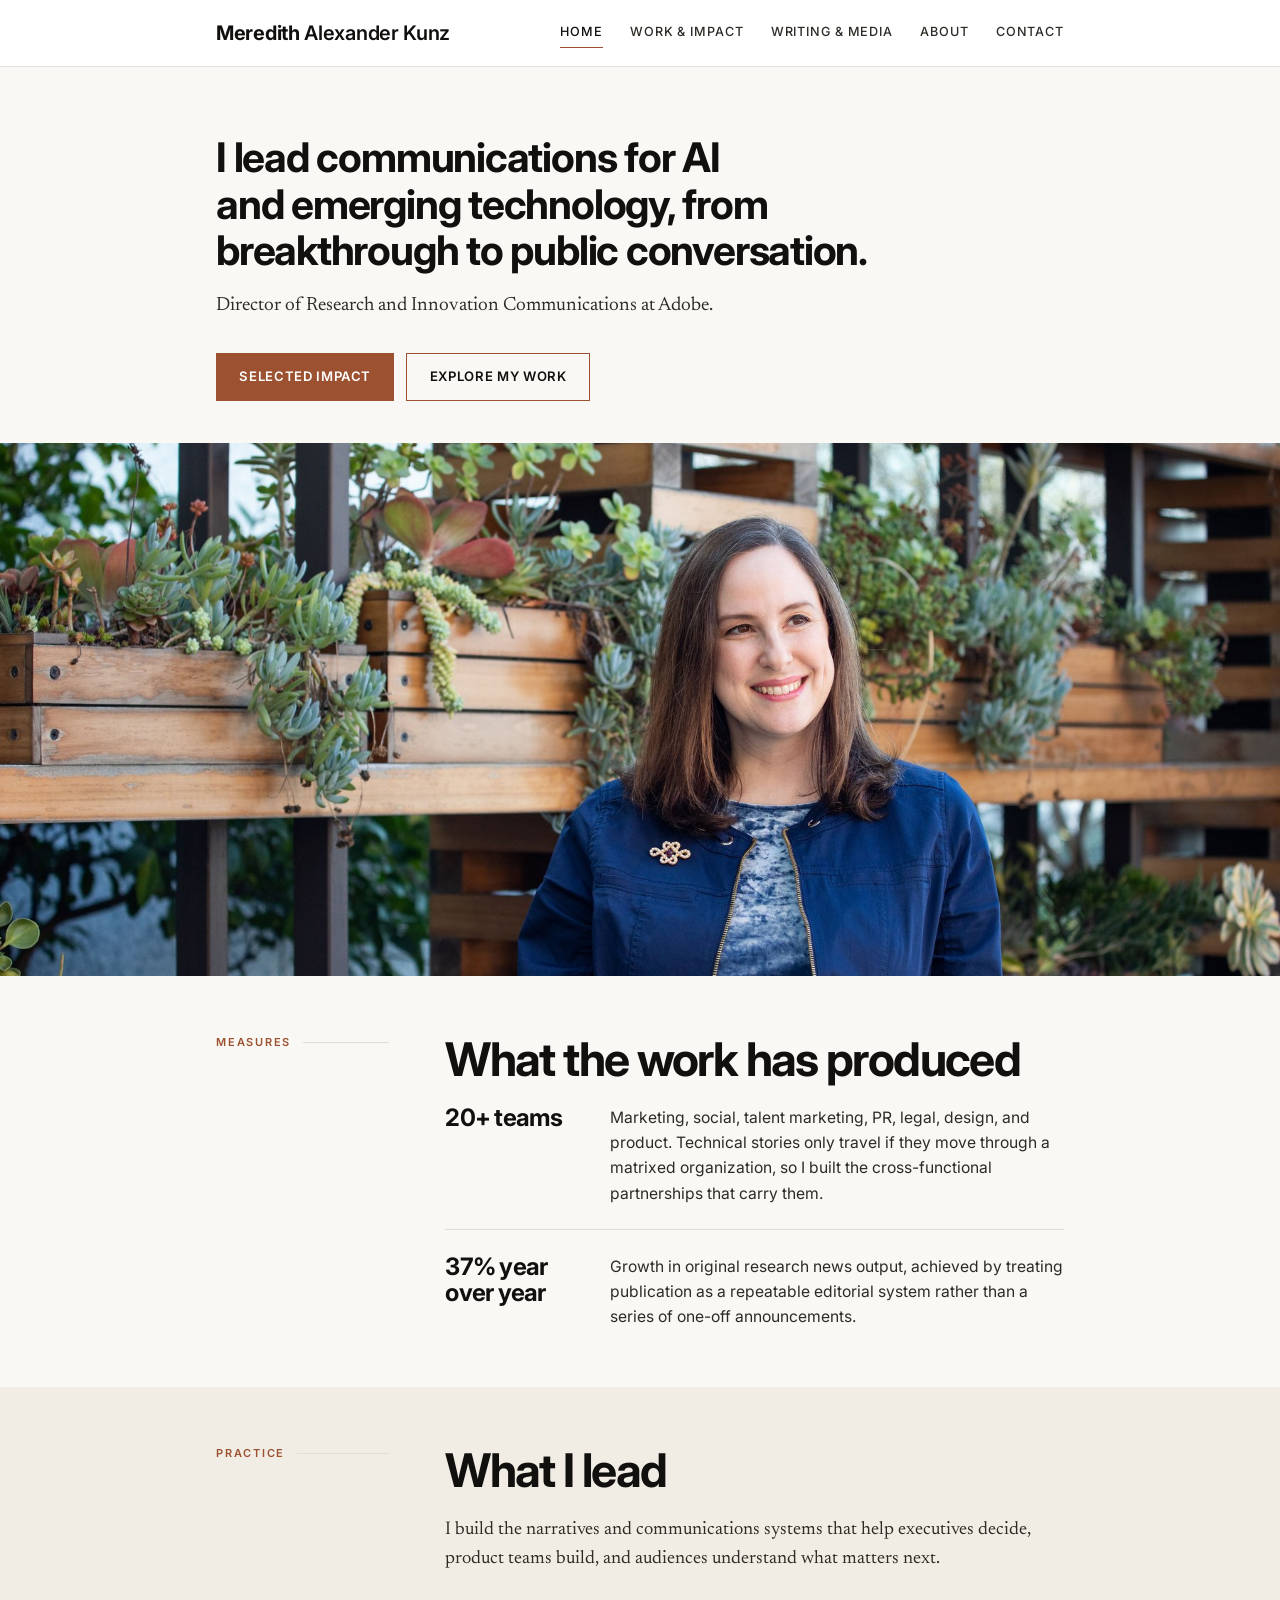
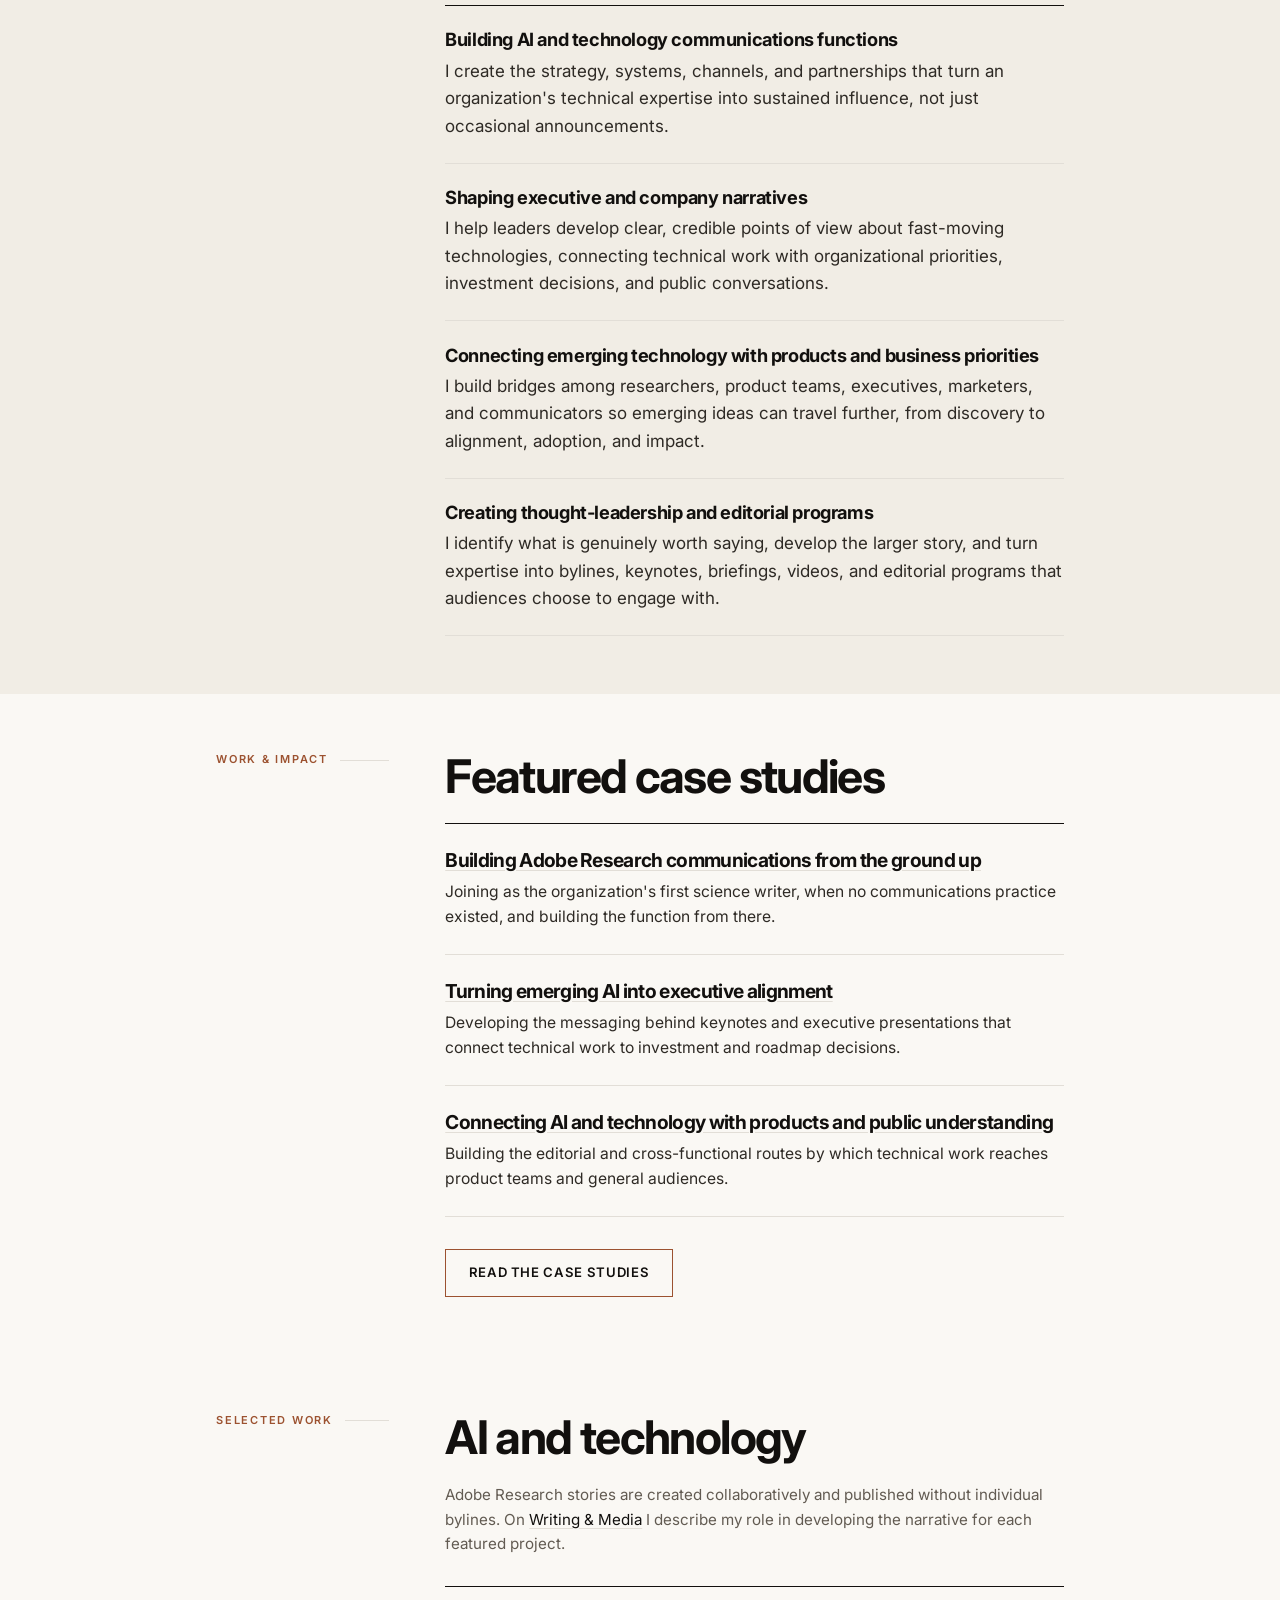
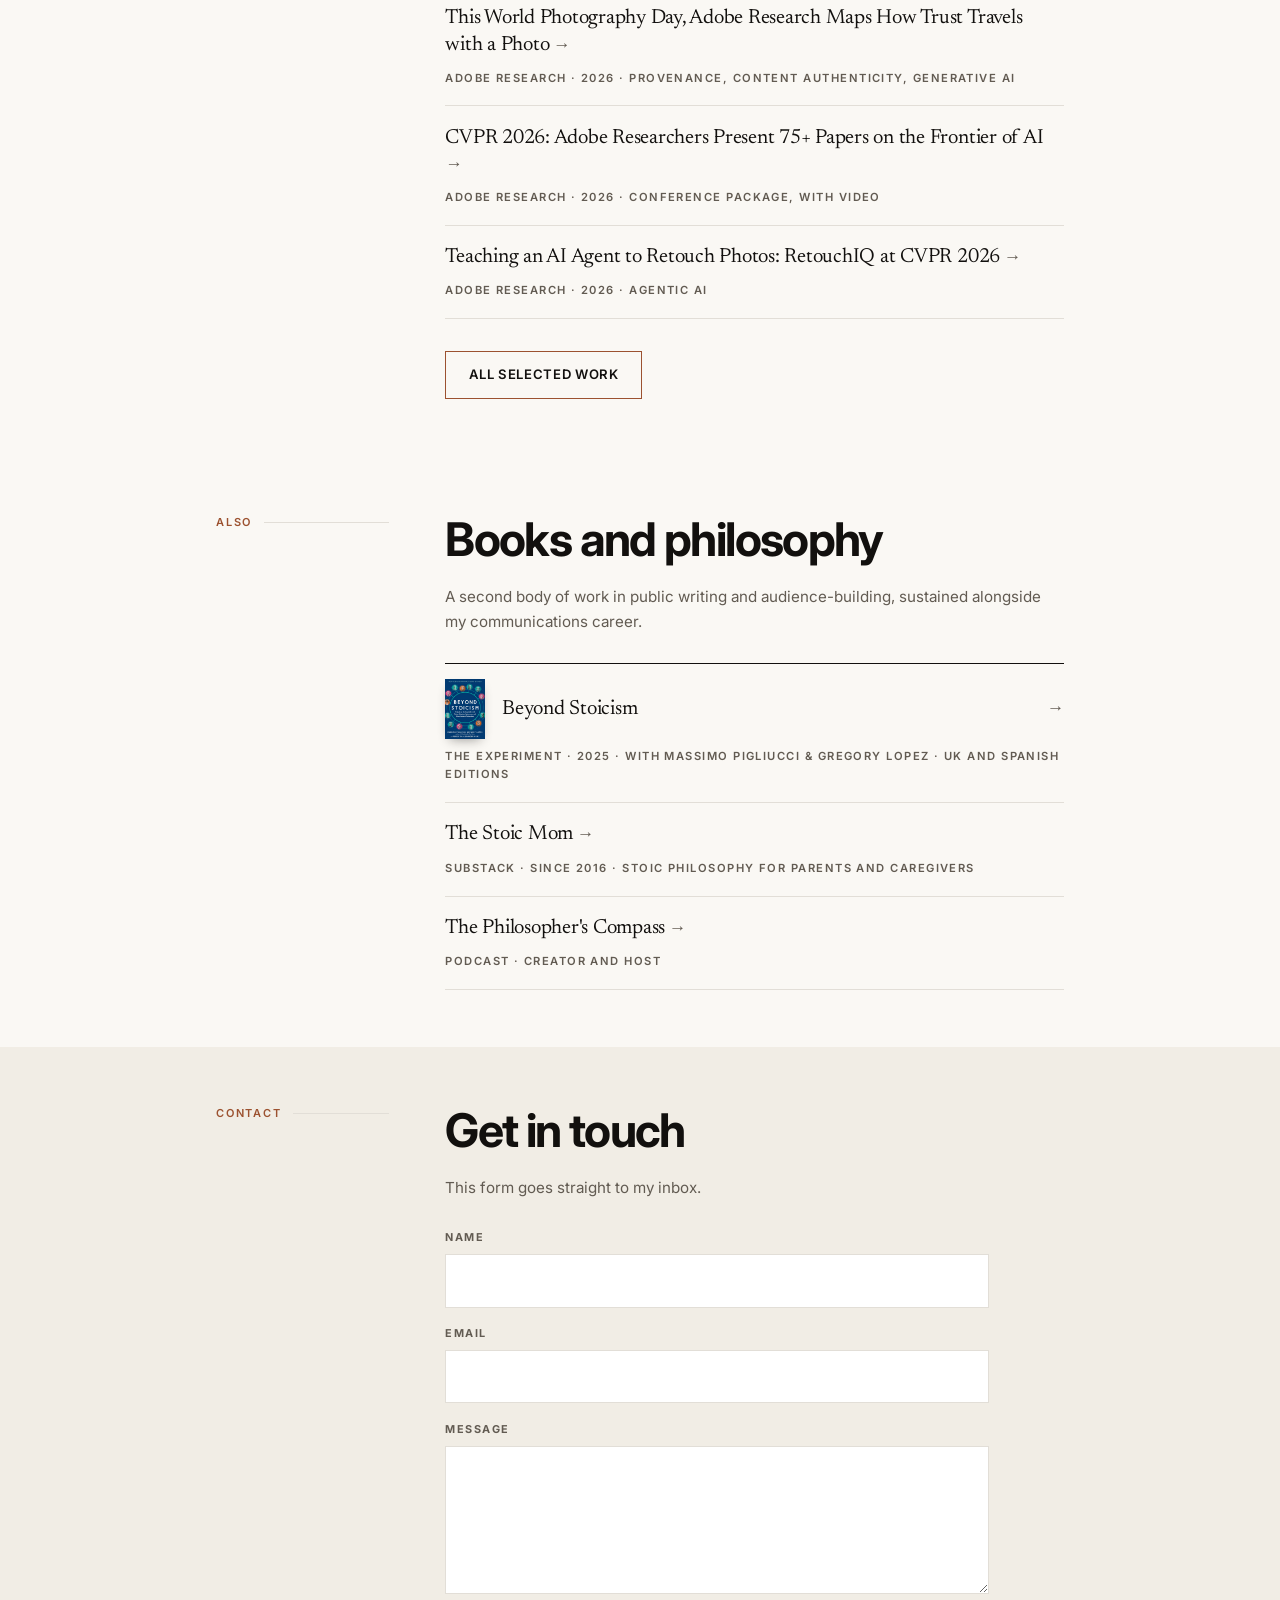
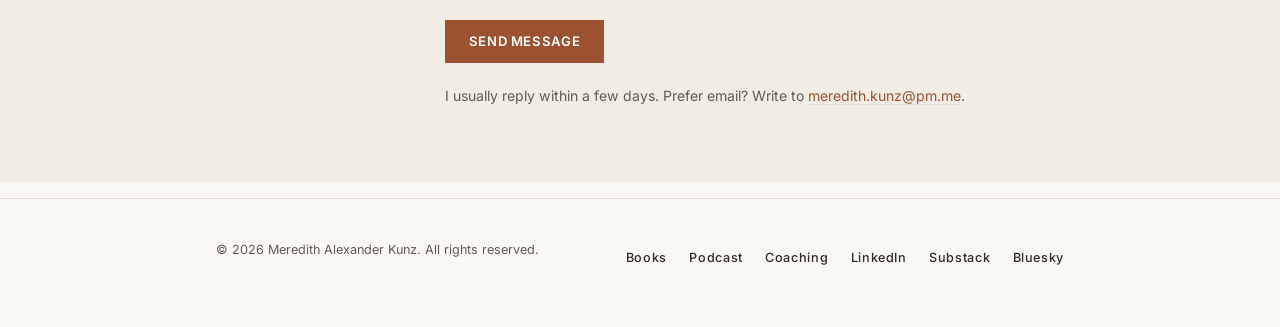
==== commit cff82923: "Add files via upload" ====
--- a/index.html
+++ b/index.html
@@ -26,7 +26,7 @@
 <link rel="preconnect" href="https://fonts.googleapis.com">
 <link rel="preconnect" href="https://fonts.gstatic.com" crossorigin>
 <link href="https://fonts.googleapis.com/css2?family=Newsreader:ital,opsz,wght@0,6..72,300..600;1,6..72,300..600&family=Inter:wght@400;500;600;700;800&display=swap" rel="stylesheet">
-<link rel="stylesheet" href="style.css?v=32">
+<link rel="stylesheet" href="style.css?v=33">
 
 <script type="application/ld+json">
 {
@@ -98,13 +98,6 @@
     </picture>
   </figure>
 
-  <div class="techstrip">
-    <div class="wrap">
-      <p>Generative and agentic AI <em>·</em> LLMs <em>·</em> Computer vision <em>·</em>
-      Multimodal systems</p>
-    </div>
-  </div>
-
   <!-- ============ MEASURES OF IMPACT ============ -->
   <section class="rise sec" id="impact">
     <div class="wrap hgrid">
--- a/style.css
+++ b/style.css
@@ -196,25 +196,6 @@
   margin: 0;
 }
 
-/* what the work covers, given its own strip under the photograph */
-.techstrip {
-  background: var(--band);
-  border-bottom: 1px solid var(--rule);
-  padding: clamp(1.15rem, 2.4vw, 1.7rem) 0;
-}
-.techstrip p {
-  margin: 0;
-  font-family: var(--f-sans);
-  font-size: clamp(0.95rem, 1.6vw, 1.12rem);
-  font-weight: 500;
-  line-height: 1.5;
-  color: var(--ink-soft);
-}
-.techstrip em {
-  font-style: normal;
-  color: var(--accent);
-  padding: 0 0.5rem;
-}
 .sec__intro {
   font-family: var(--f-serif);
   font-size: 1.15rem;
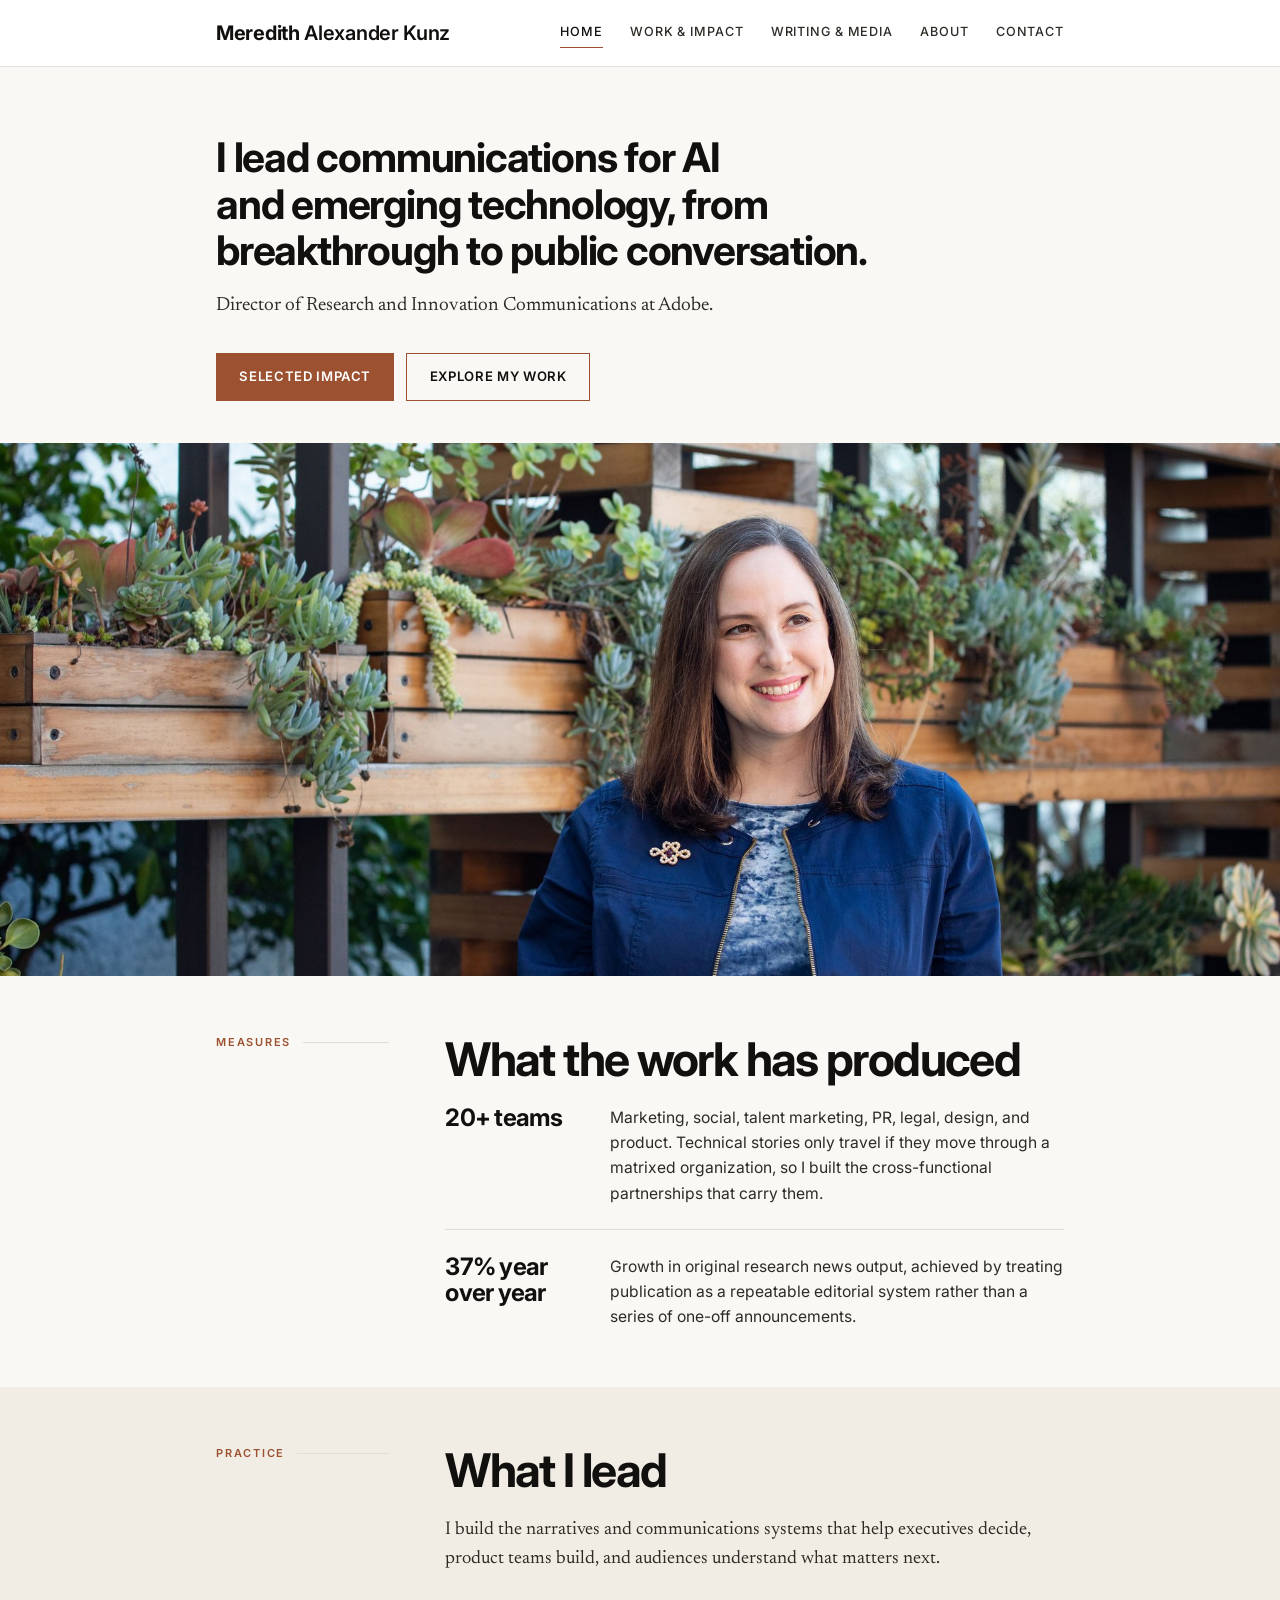
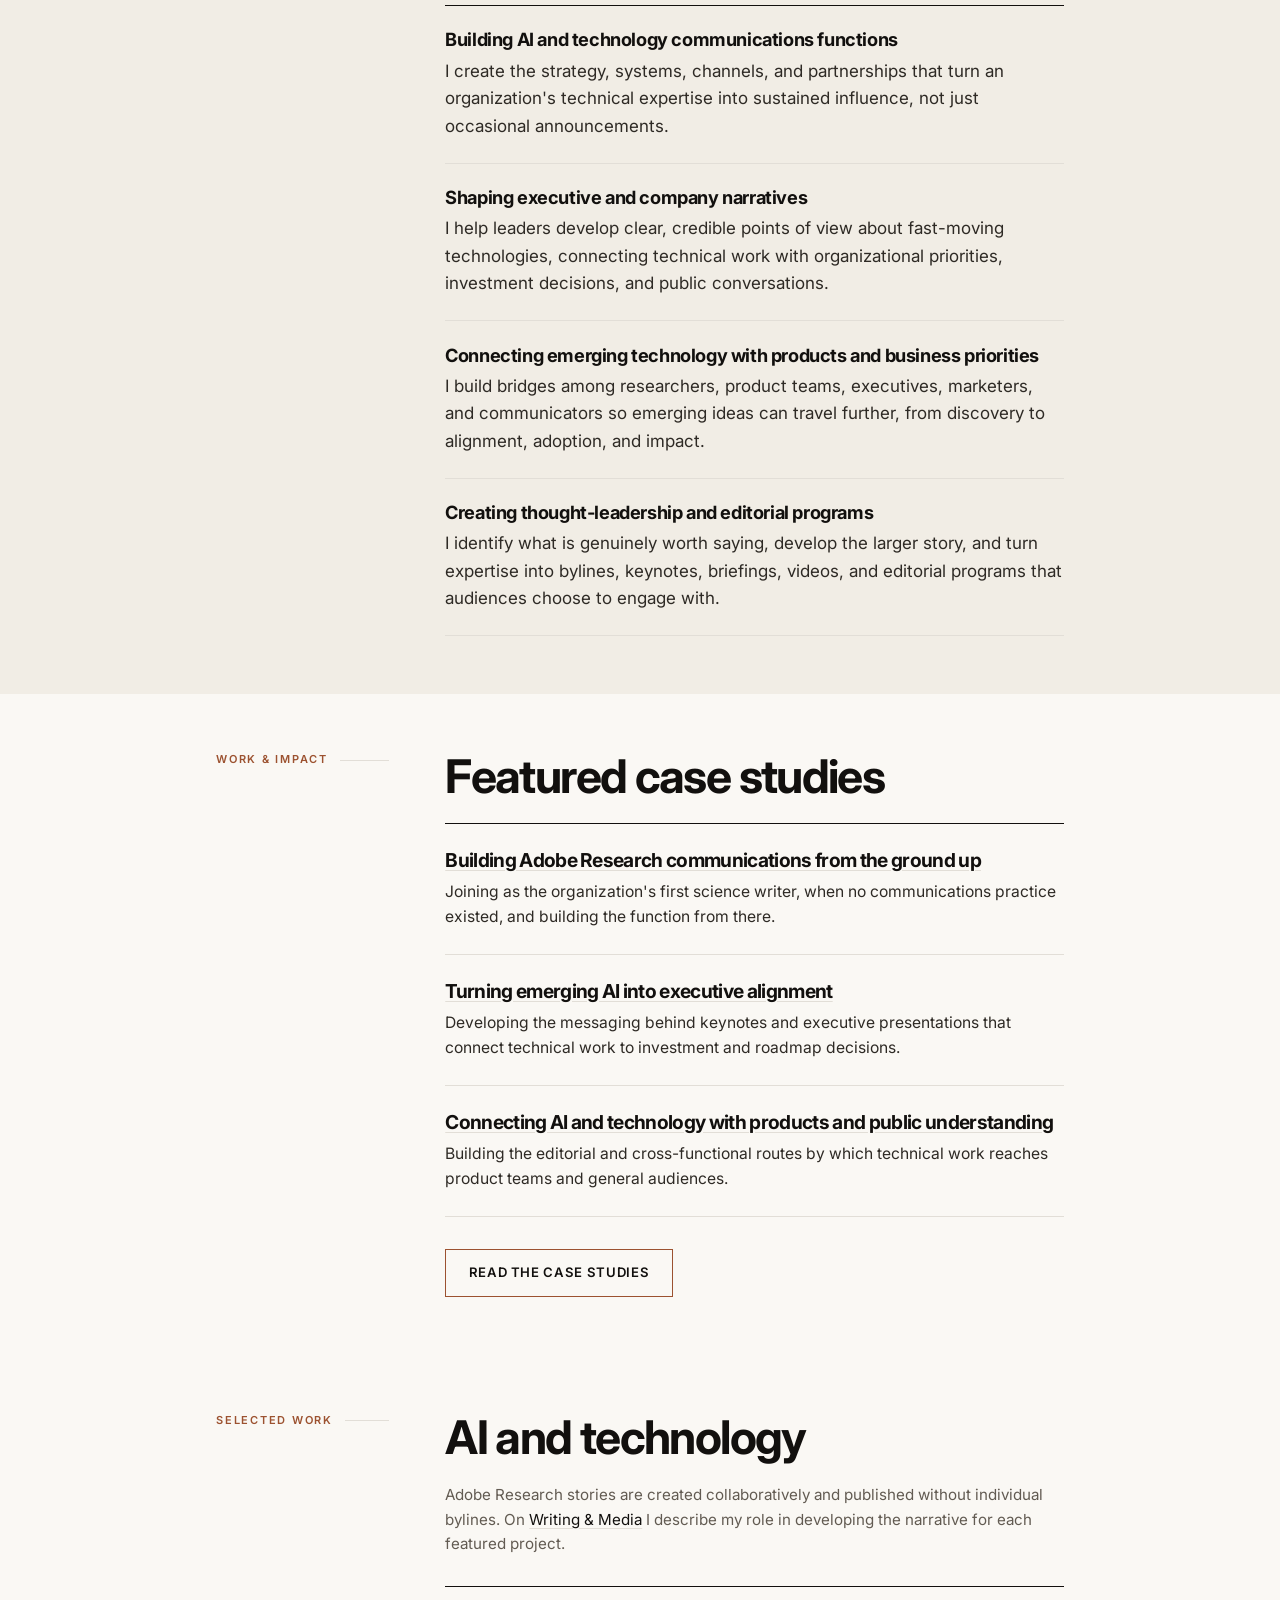
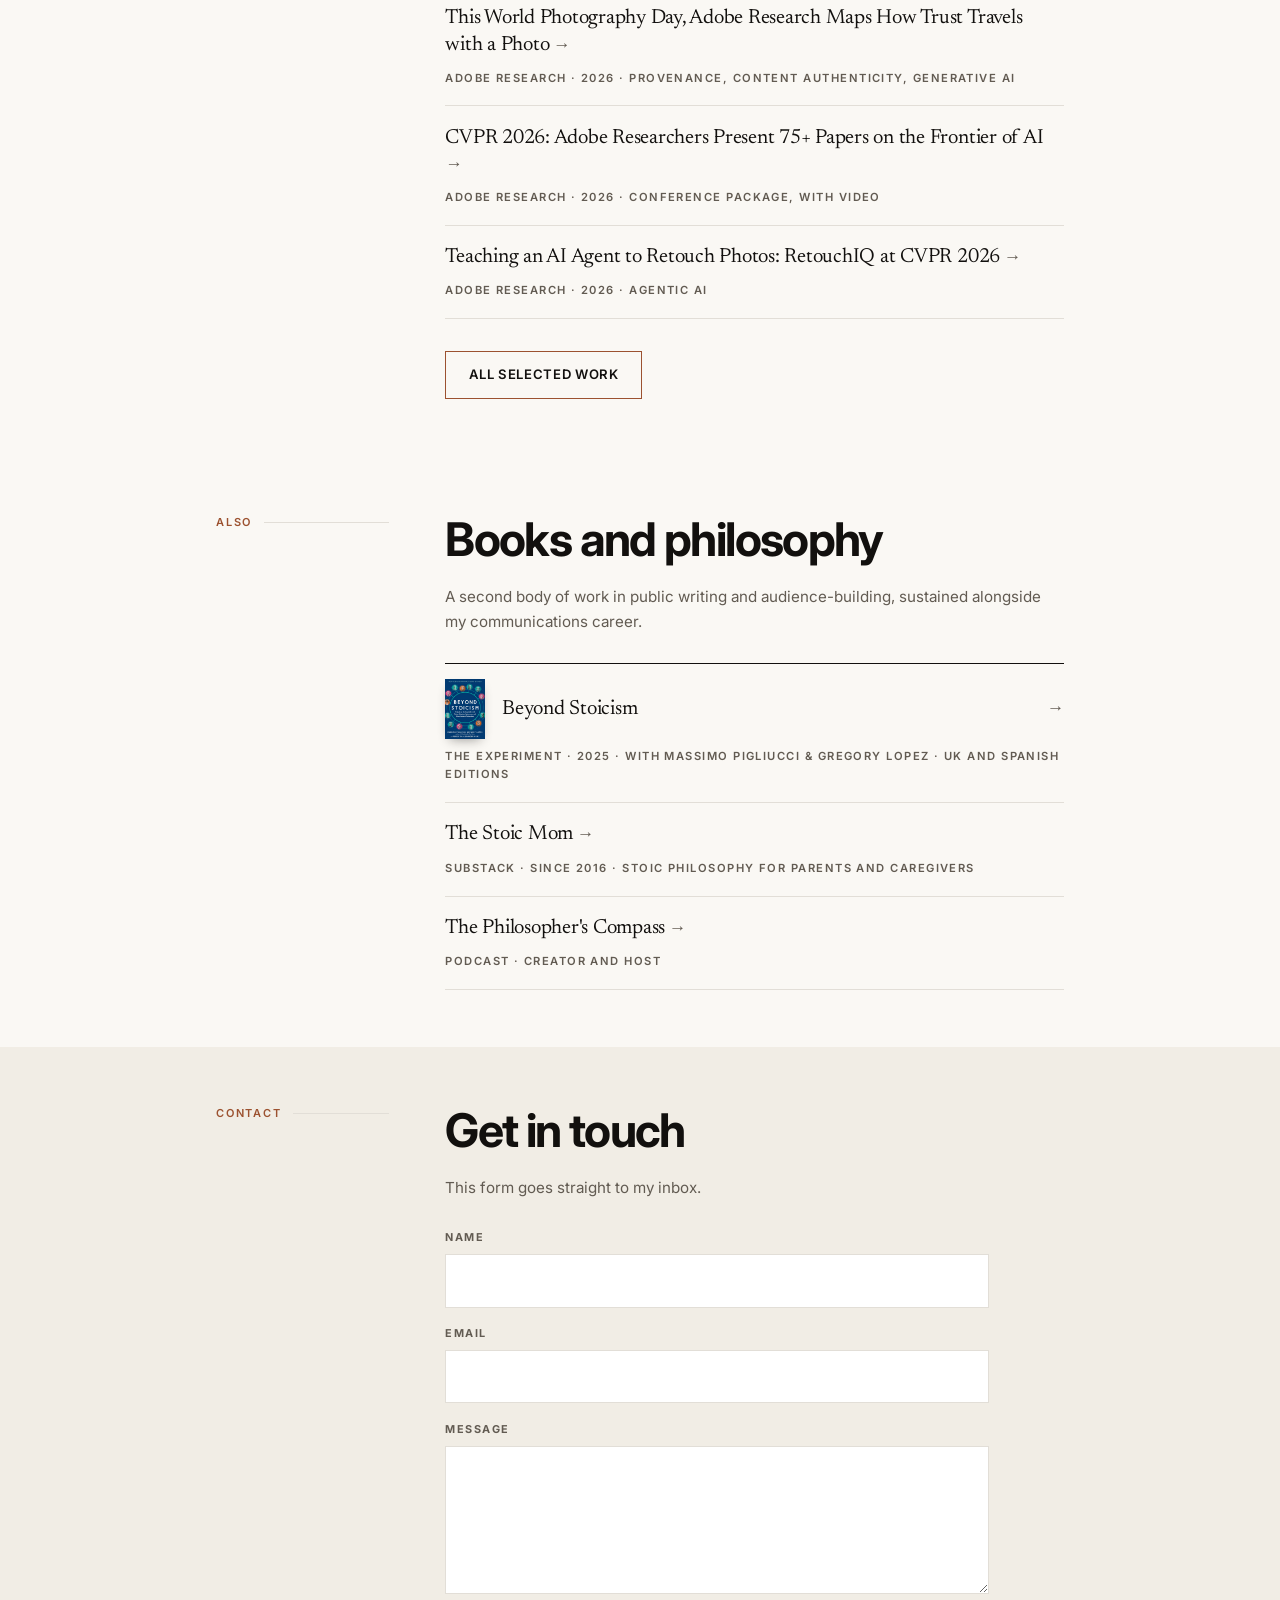
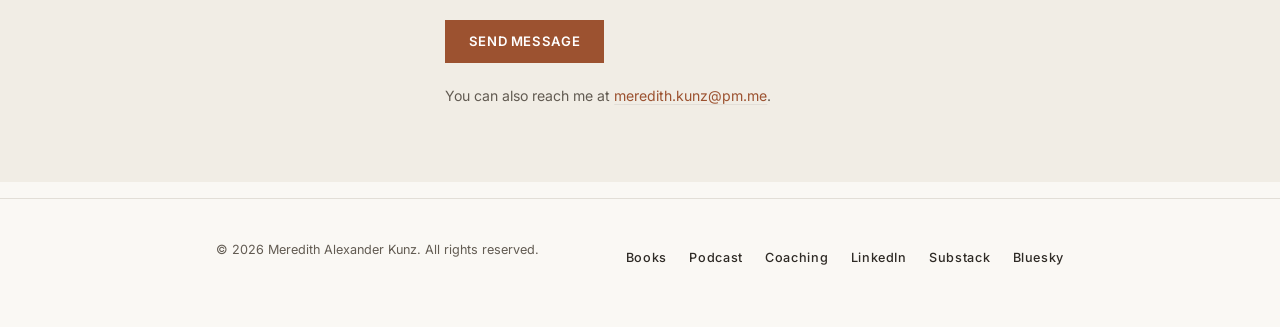
==== commit 81ae9f1b: "Add files via upload" ====
--- a/index.html
+++ b/index.html
@@ -26,7 +26,7 @@
 <link rel="preconnect" href="https://fonts.googleapis.com">
 <link rel="preconnect" href="https://fonts.gstatic.com" crossorigin>
 <link href="https://fonts.googleapis.com/css2?family=Newsreader:ital,opsz,wght@0,6..72,300..600;1,6..72,300..600&family=Inter:wght@400;500;600;700;800&display=swap" rel="stylesheet">
-<link rel="stylesheet" href="style.css?v=33">
+<link rel="stylesheet" href="style.css?v=34">
 
 <script type="application/ld+json">
 {
@@ -281,7 +281,7 @@
           </div>
         </form>
         <p class="form-note" style="margin-top:1.4rem">
-          I usually reply within a few days. Prefer email? Write to
+          You can also reach me at
           <a href="mailto:meredith.kunz@pm.me">meredith.kunz@pm.me</a>.
         </p>
       </div>
--- a/style.css
+++ b/style.css
@@ -192,7 +192,7 @@
   font-size: clamp(1.05rem, 1.6vw, 1.2rem);
   line-height: 1.5;
   color: var(--ink-soft);
-  max-width: 46ch;
+  max-width: 62ch;
   margin: 0;
 }
 
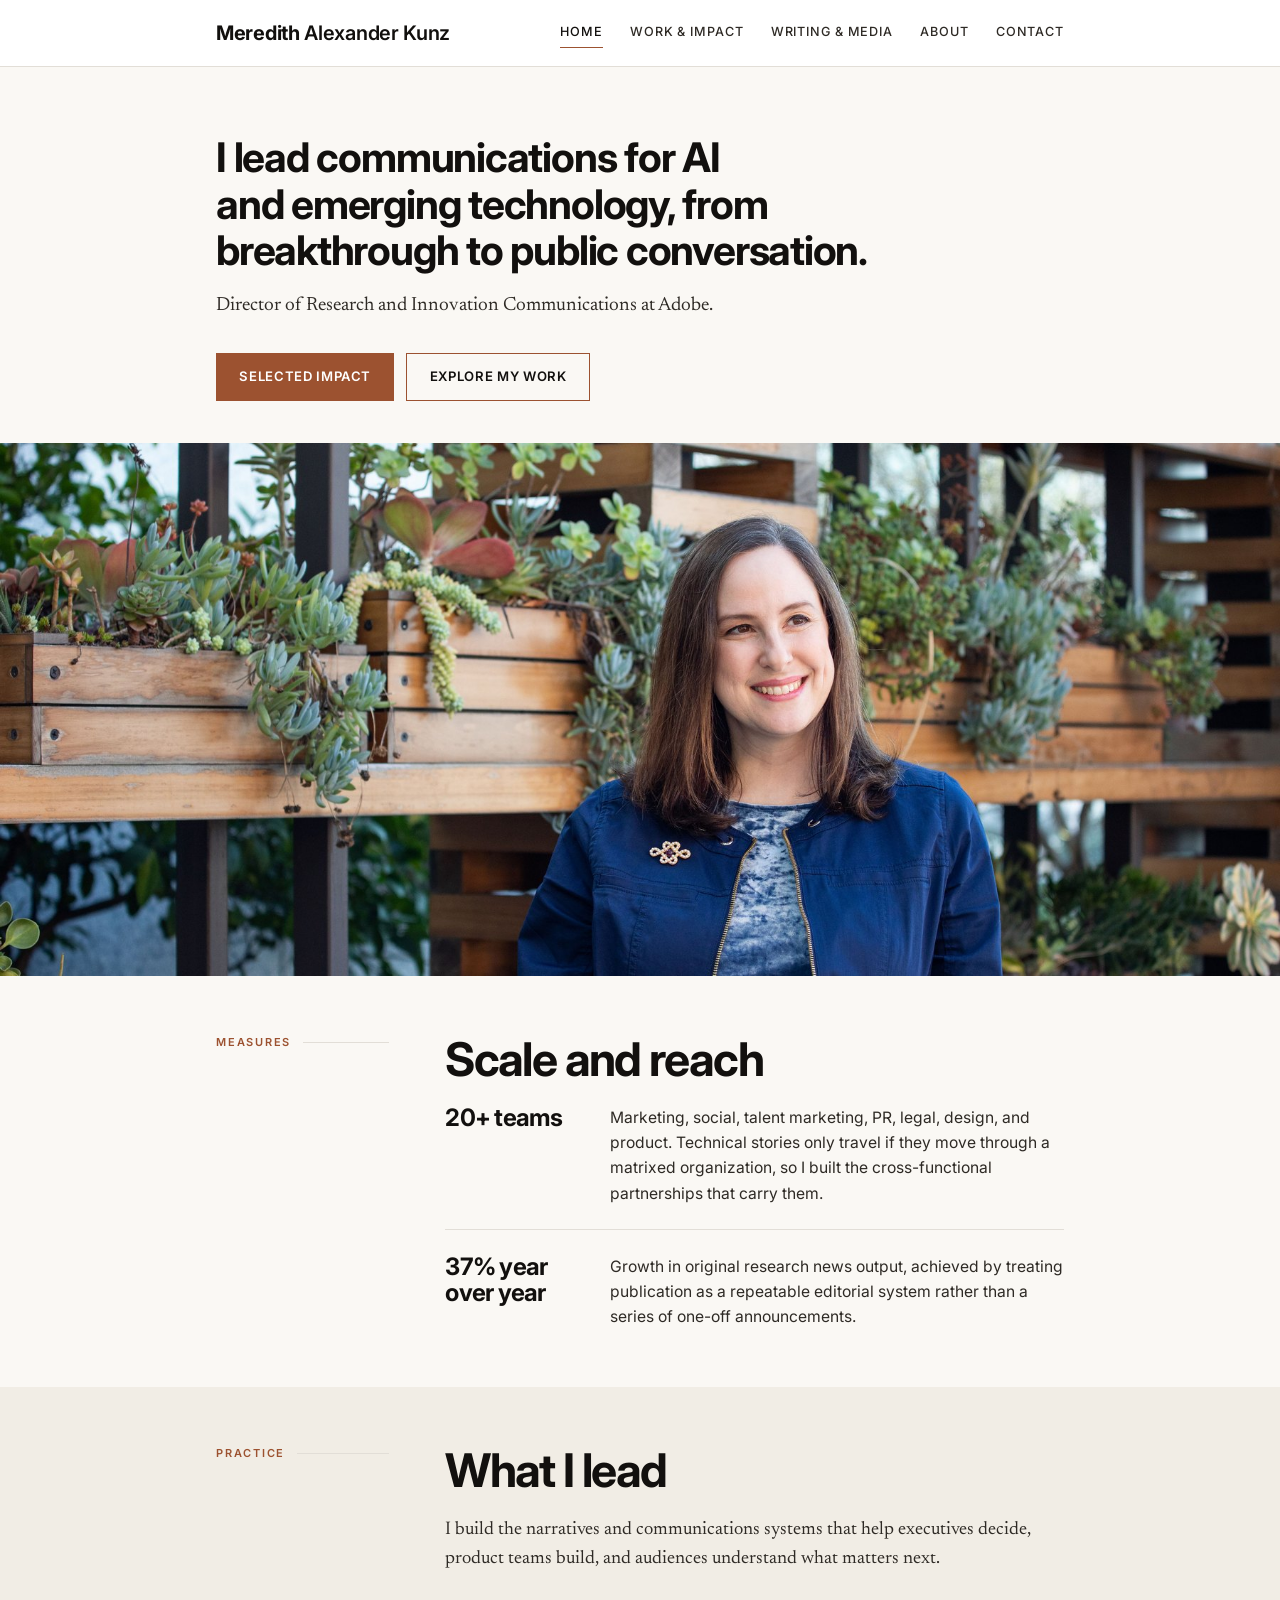
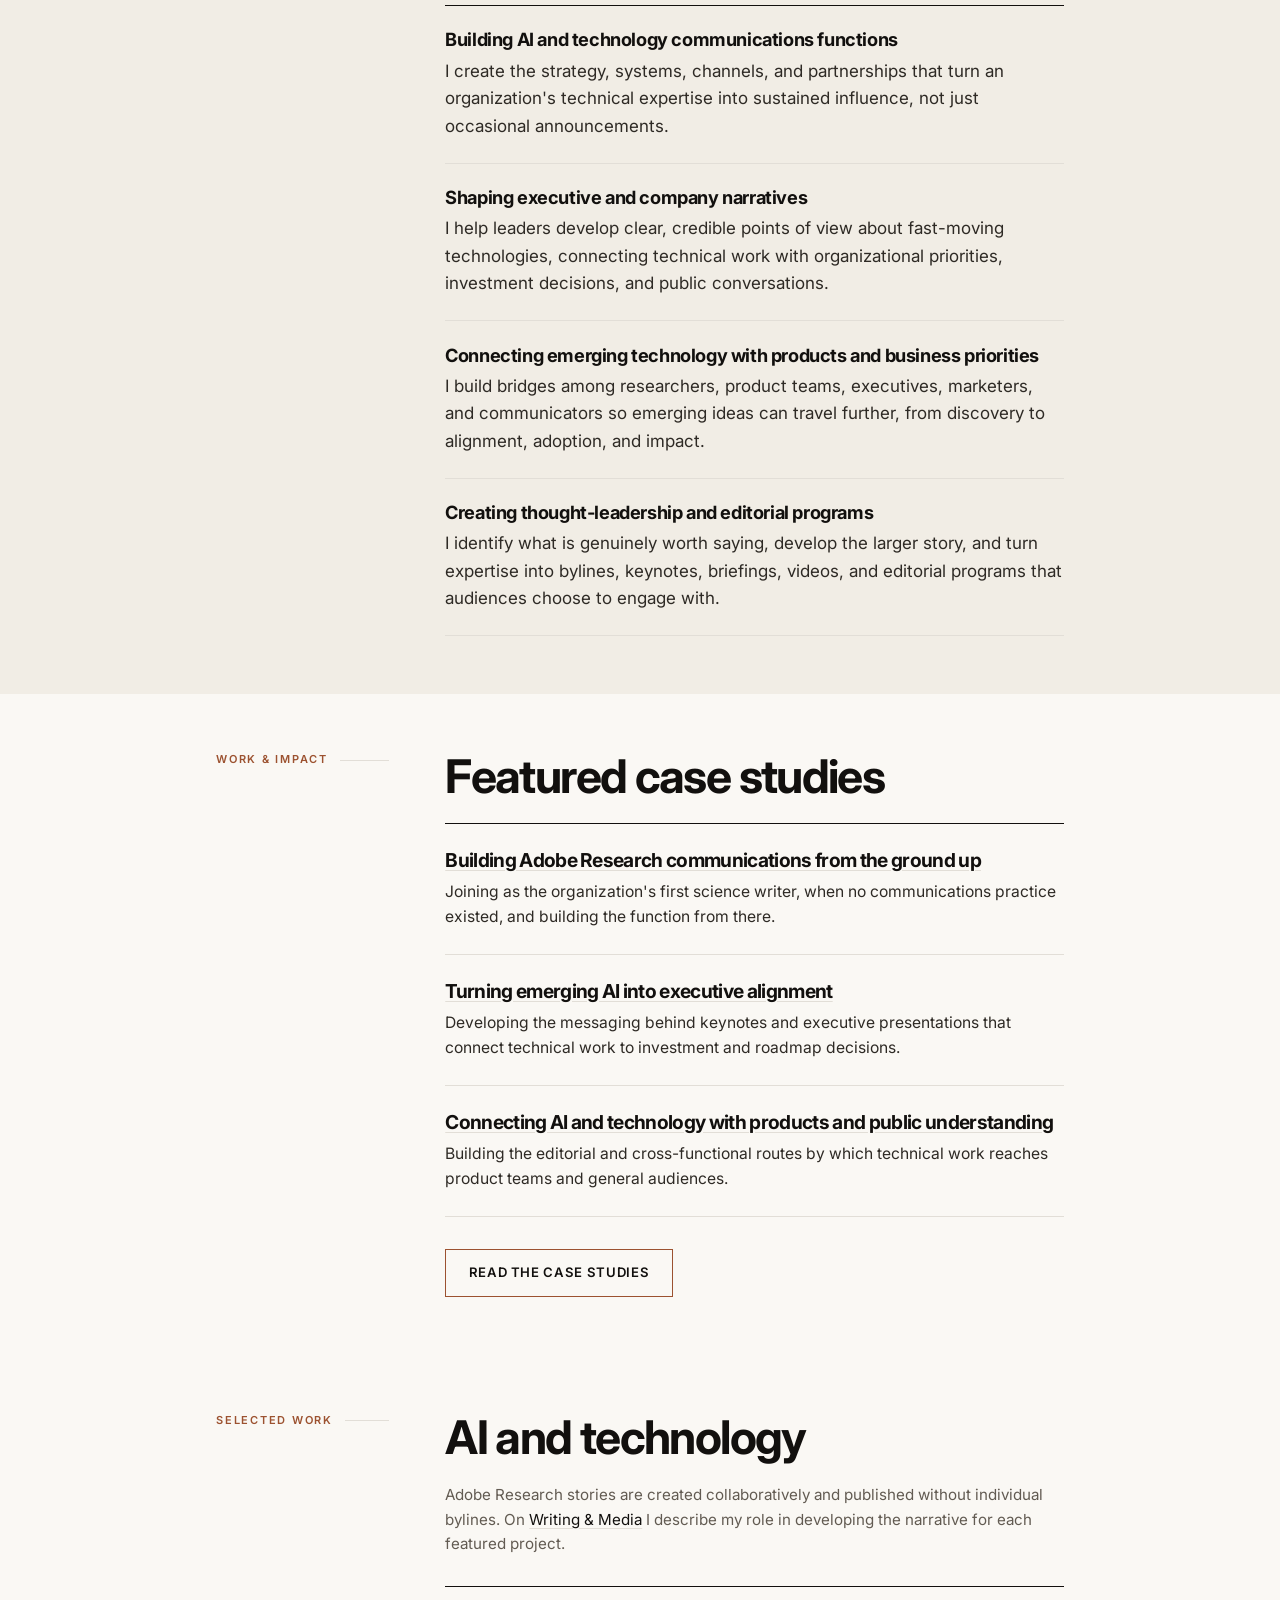
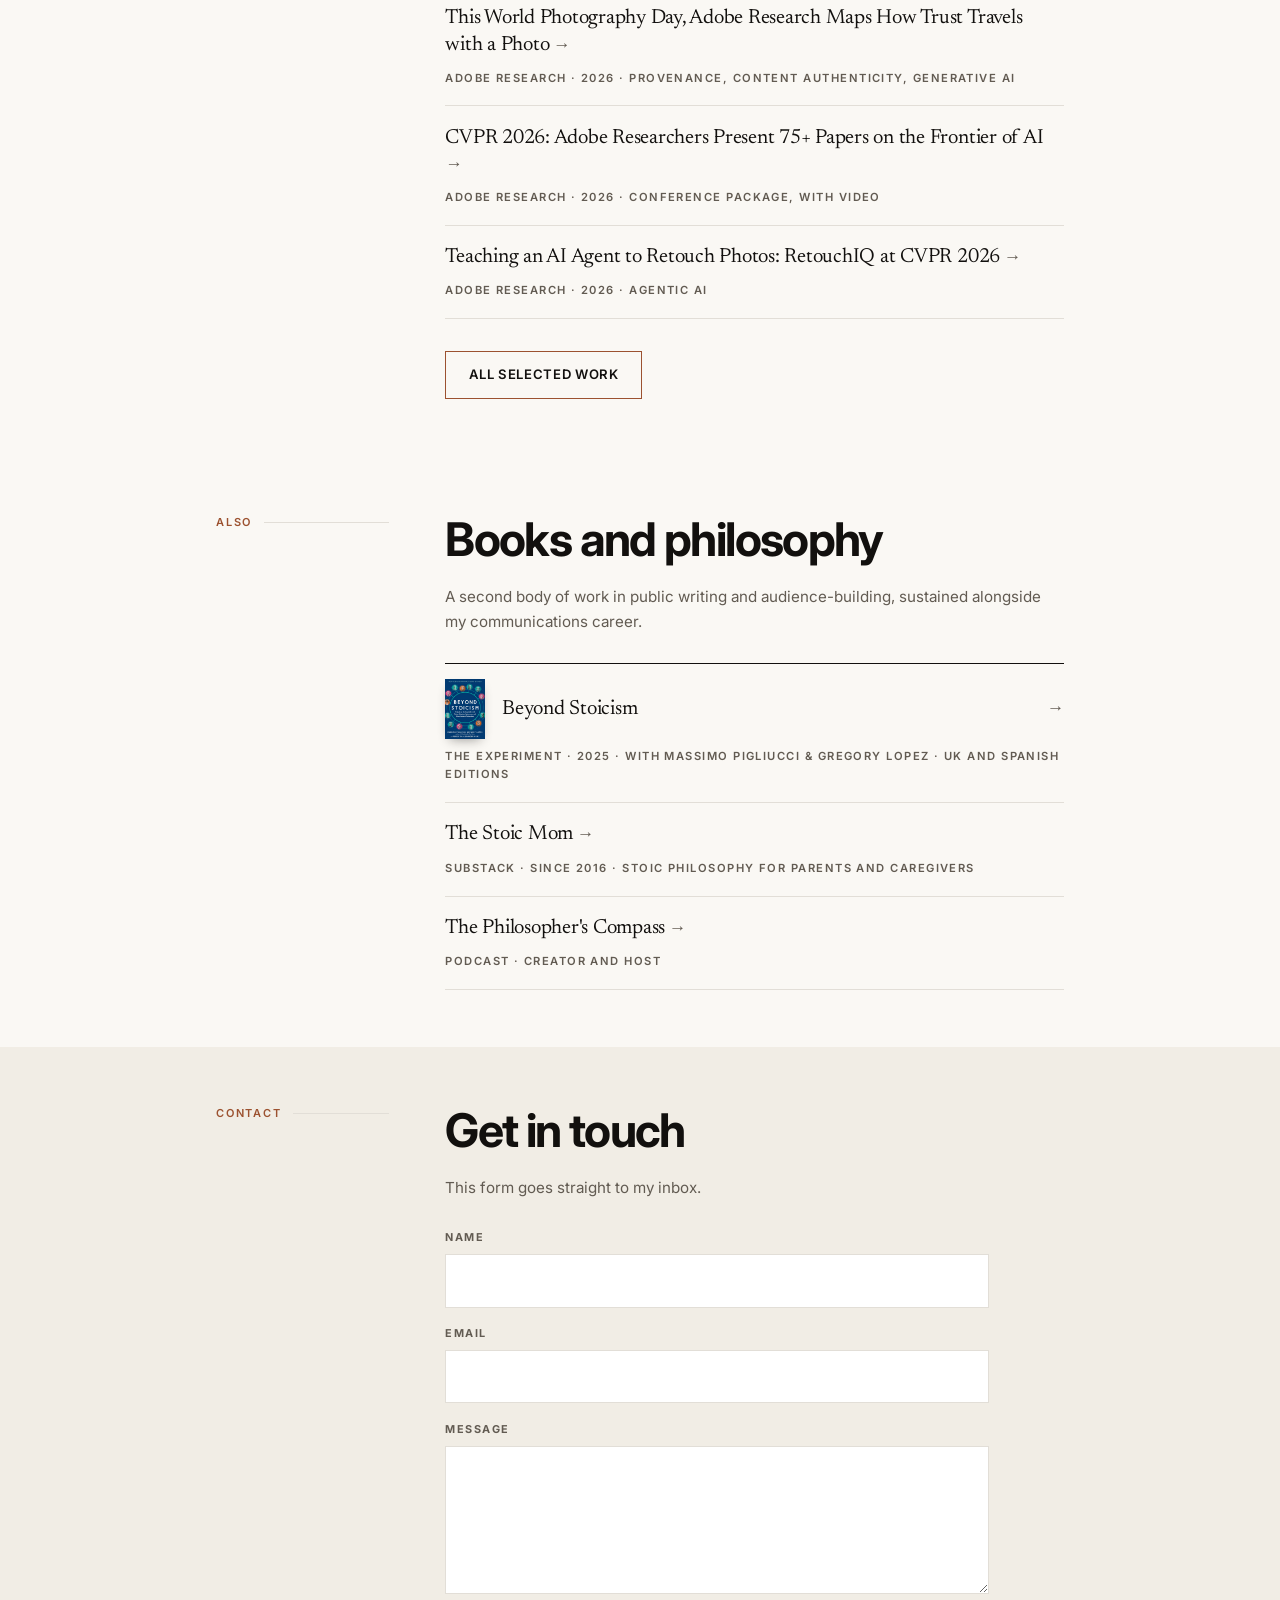
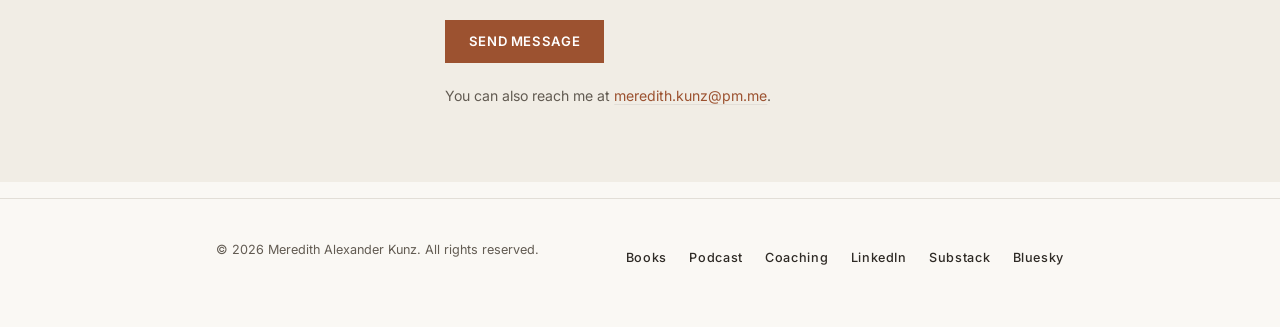
==== commit cd4ff9e9: "Add files via upload" ====
--- a/index.html
+++ b/index.html
@@ -103,7 +103,7 @@
     <div class="wrap hgrid">
       <p class="eyebrow">Measures</p>
       <div class="hgrid__body">
-        <h2>What the work has produced</h2>
+        <h2>Scale and reach</h2>
         <ul class="metrics">
           <li class="metric">
             <p class="metric__value">20+ teams</p>
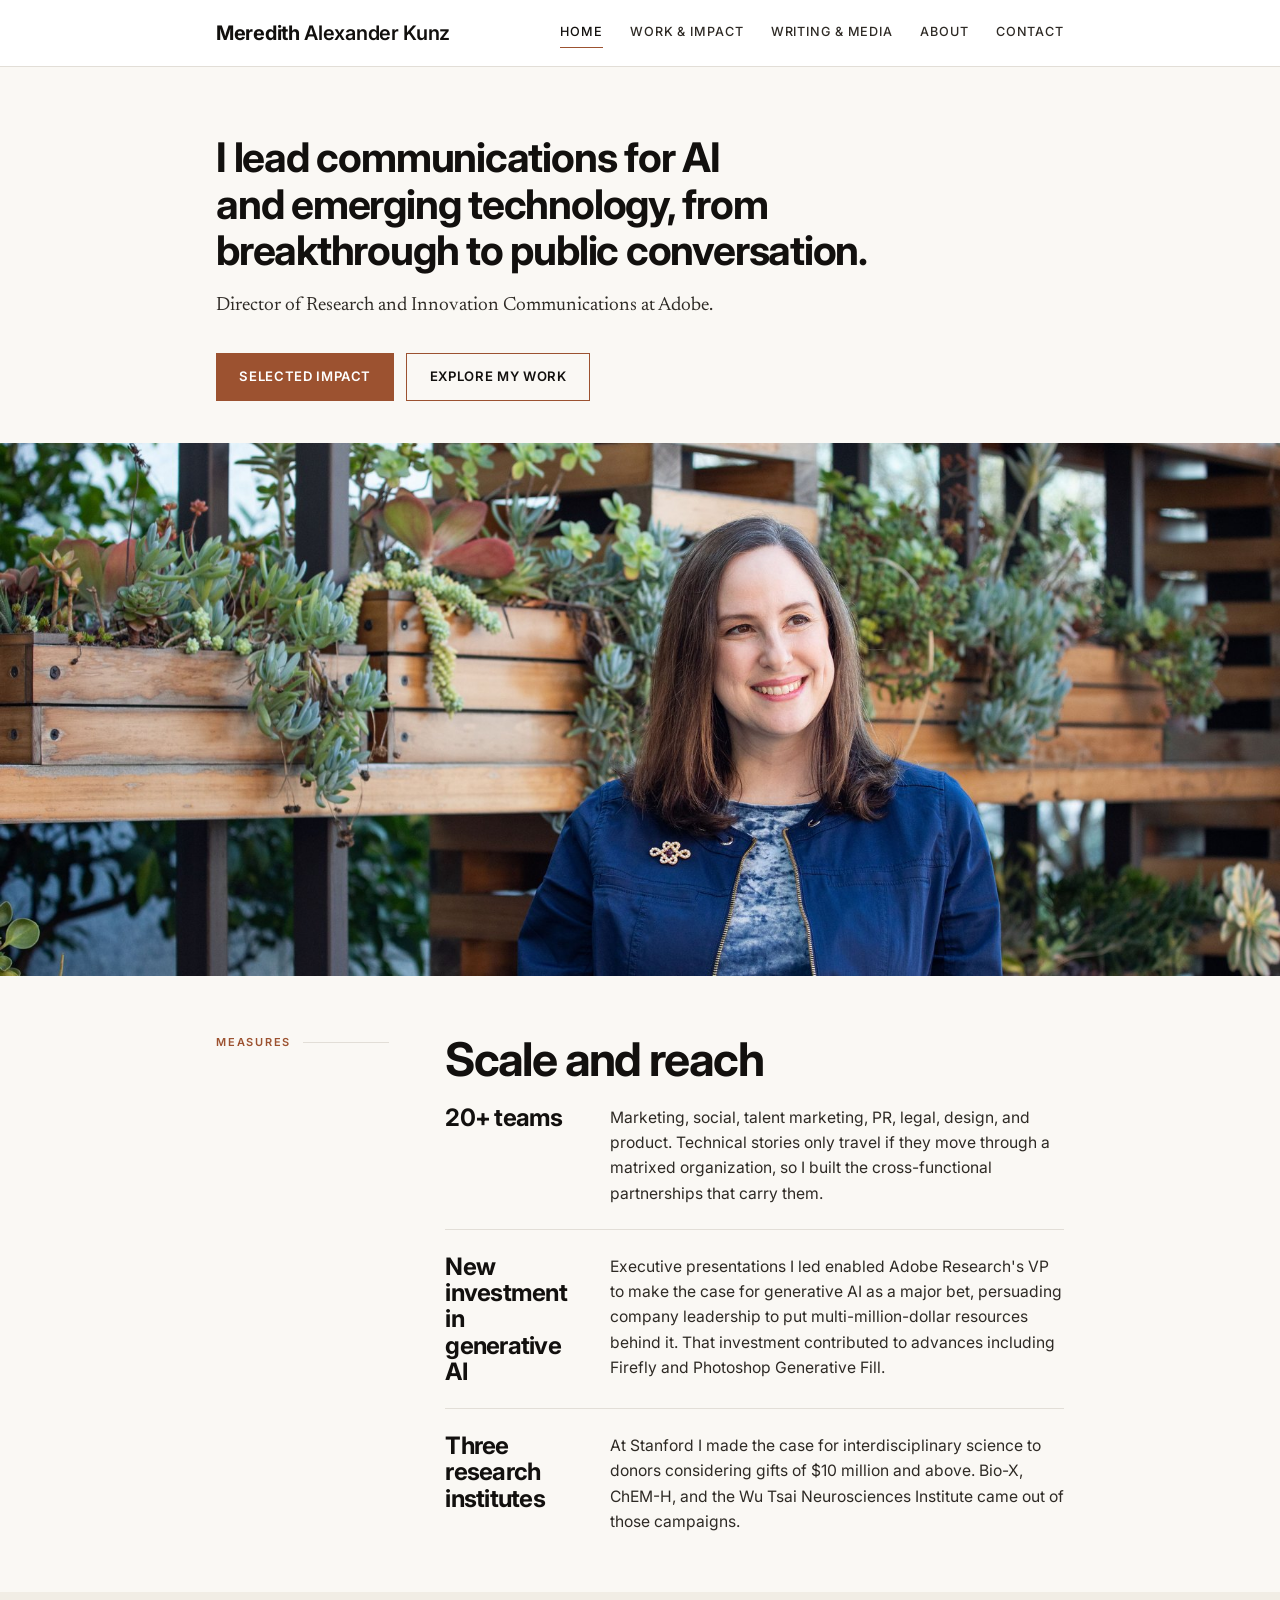
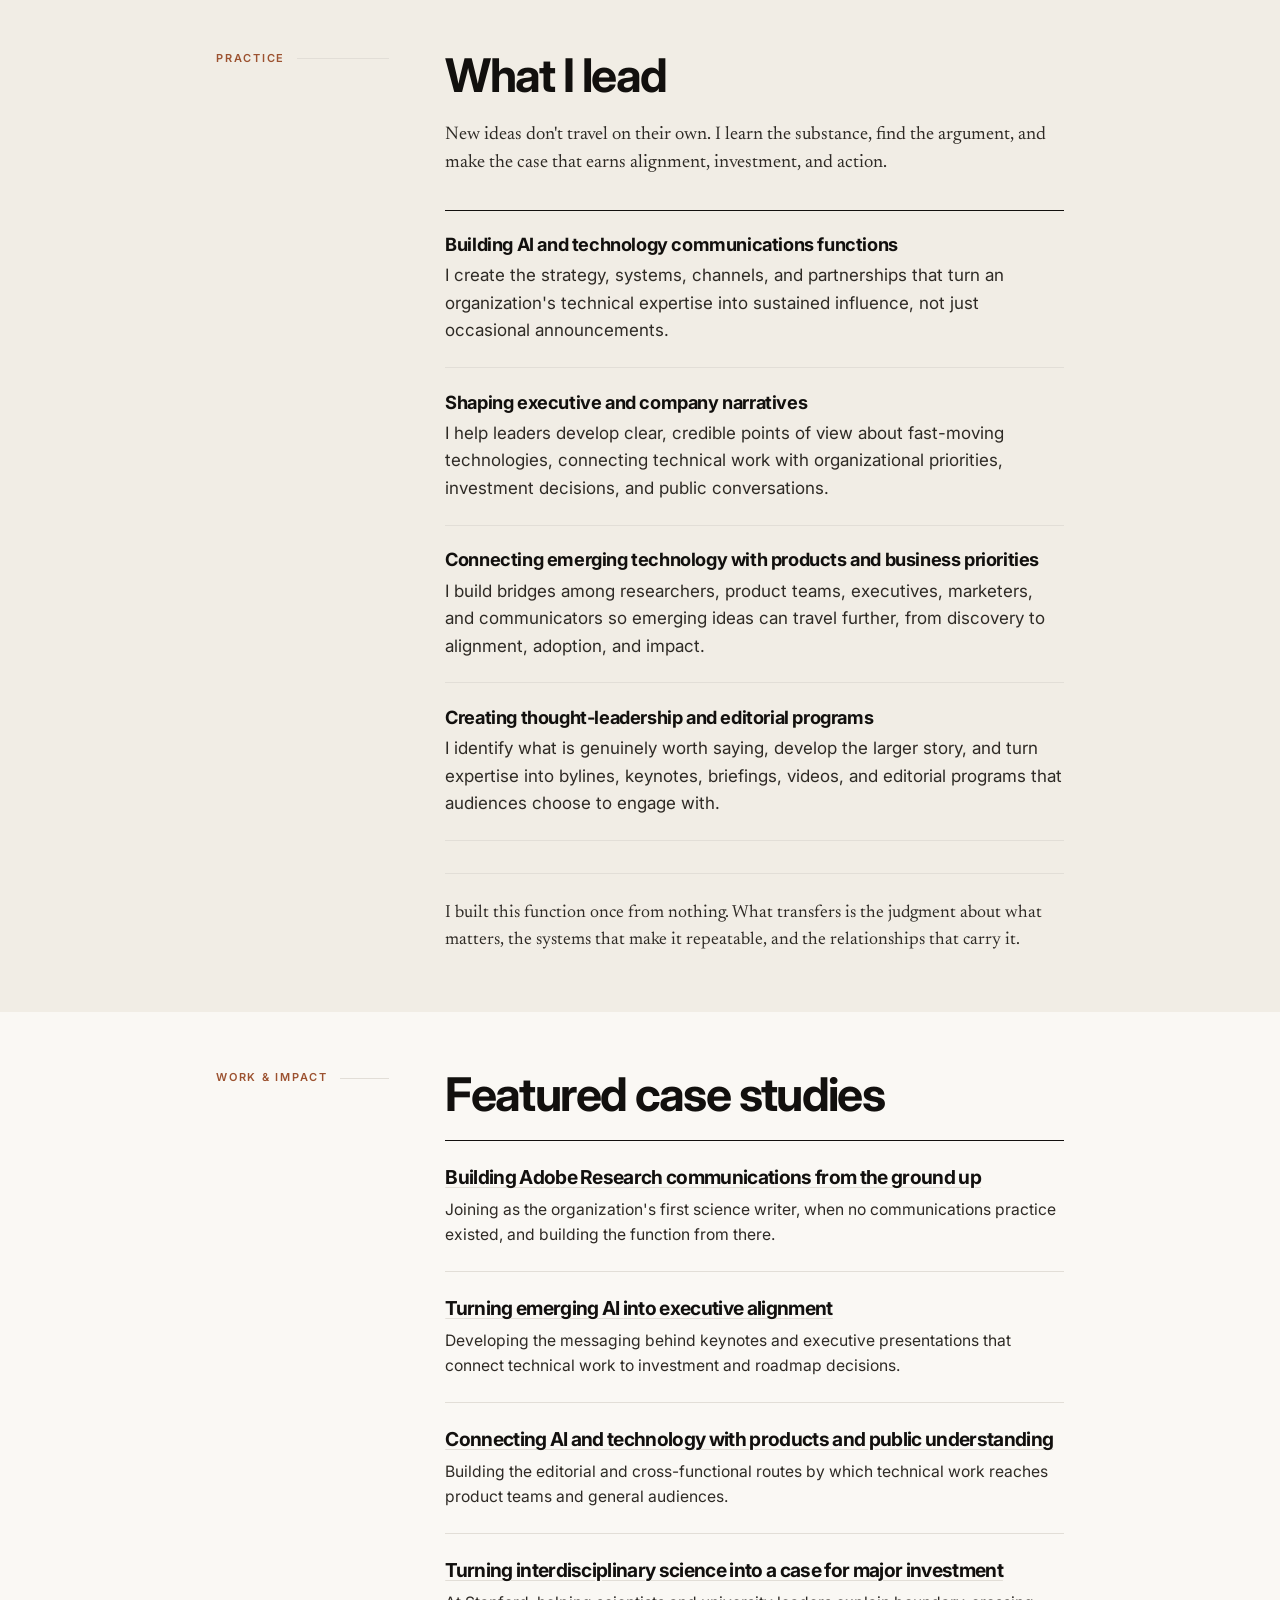
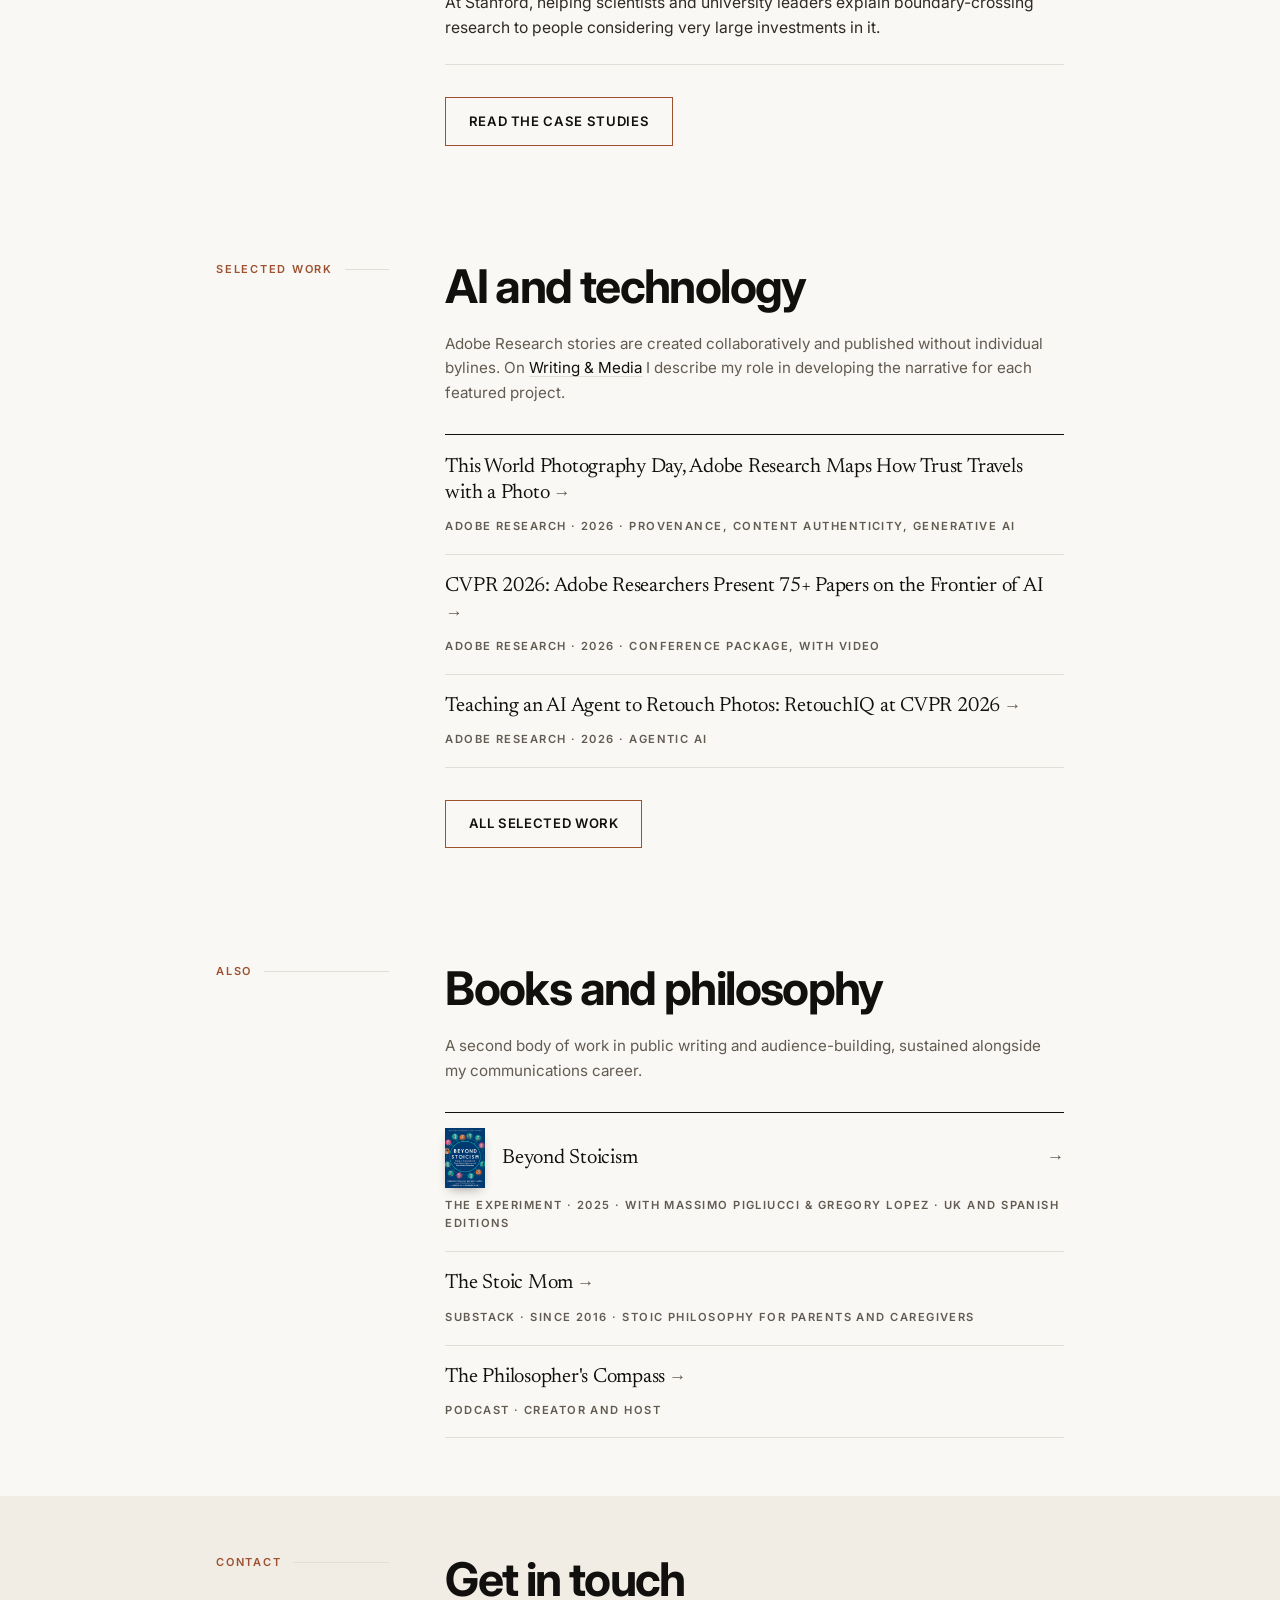
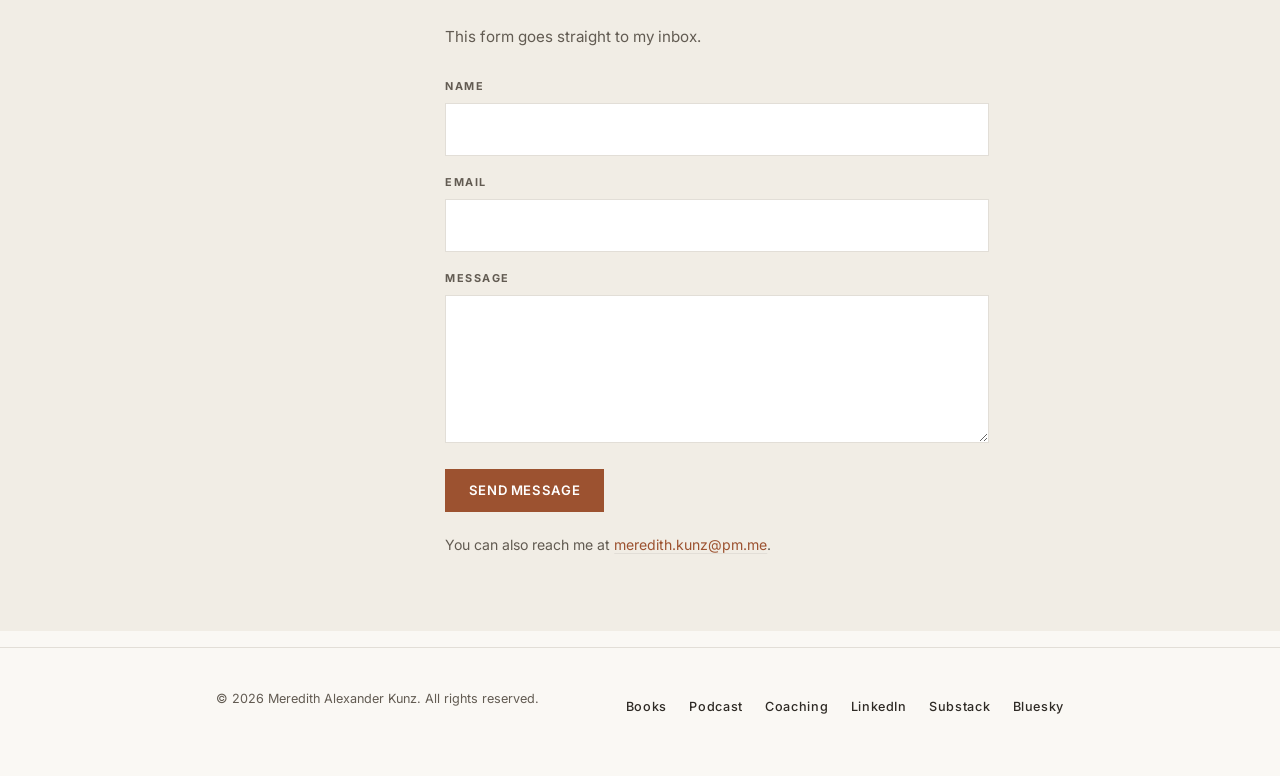
==== commit 4b658c0d: "Add files via upload" ====
--- a/index.html
+++ b/index.html
@@ -26,7 +26,7 @@
 <link rel="preconnect" href="https://fonts.googleapis.com">
 <link rel="preconnect" href="https://fonts.gstatic.com" crossorigin>
 <link href="https://fonts.googleapis.com/css2?family=Newsreader:ital,opsz,wght@0,6..72,300..600;1,6..72,300..600&family=Inter:wght@400;500;600;700;800&display=swap" rel="stylesheet">
-<link rel="stylesheet" href="style.css?v=34">
+<link rel="stylesheet" href="style.css?v=35">
 
 <script type="application/ld+json">
 {
@@ -112,13 +112,18 @@
             I built the cross-functional partnerships that carry them.</p>
           </li>
           <li class="metric">
-            <p class="metric__value">37% year over year</p>
-            <p class="metric__note">Growth in original research news output, achieved by treating
-            publication as a repeatable editorial system rather than a series of one-off
-            announcements.</p>
-          </li>
-          <!-- TO ADD, third metric: the 700%+ growth in research social reach, once you have
-               decided how to frame it. Copy the block above and replace the value and note. -->
+            <p class="metric__value">New investment in generative AI</p>
+            <p class="metric__note">Executive presentations I led enabled Adobe Research's VP to
+            make the case for generative AI as a major bet, persuading company leadership to put
+            multi-million-dollar resources behind it. That investment contributed to advances
+            including Firefly and Photoshop Generative Fill.</p>
+          </li>
+          <li class="metric">
+            <p class="metric__value">Three research institutes</p>
+            <p class="metric__note">At Stanford I made the case for interdisciplinary science to
+            donors considering gifts of $10 million and above. Bio-X, ChEM-H, and the Wu Tsai
+            Neurosciences Institute came out of those campaigns.</p>
+          </li>
         </ul>
       </div>
     </div>
@@ -130,8 +135,8 @@
       <p class="eyebrow">Practice</p>
       <div class="hgrid__body">
         <h2>What I lead</h2>
-        <p class="sec__intro">I build the narratives and communications systems that help
-        executives decide, product teams build, and audiences understand what matters next.</p>
+        <p class="sec__intro">New ideas don't travel on their own. I learn the substance, find
+        the argument, and make the case that earns alignment, investment, and action.</p>
         <div class="offers">
           <div class="offer">
             <h3>Building AI and technology communications functions</h3>
@@ -158,6 +163,9 @@
             audiences choose to engage with.</p>
           </div>
         </div>
+        <p class="sec__close">I built this function once from nothing. What transfers is the
+        judgment about what matters, the systems that make it repeatable, and the relationships
+        that carry it.</p>
       </div>
     </div>
   </section>
@@ -185,6 +193,12 @@
             understanding</a></h3>
             <p>Building the editorial and cross-functional routes by which technical work reaches
             product teams and general audiences.</p>
+          </li>
+          <li class="case-teaser">
+            <h3><a href="work.html#case-4">Turning interdisciplinary science into a case for major
+            investment</a></h3>
+            <p>At Stanford, helping scientists and university leaders explain boundary-crossing
+            research to people considering very large investments in it.</p>
           </li>
         </ul>
         <div class="btn-row">
--- a/style.css
+++ b/style.css
@@ -196,6 +196,15 @@
   margin: 0;
 }
 
+.sec__close {
+  font-family: var(--f-serif);
+  font-size: 1.1rem;
+  line-height: 1.55;
+  color: var(--ink-soft);
+  border-top: 1px solid var(--rule);
+  margin: 2rem 0 0;
+  padding-top: 1.6rem;
+}
 .sec__intro {
   font-family: var(--f-serif);
   font-size: 1.15rem;
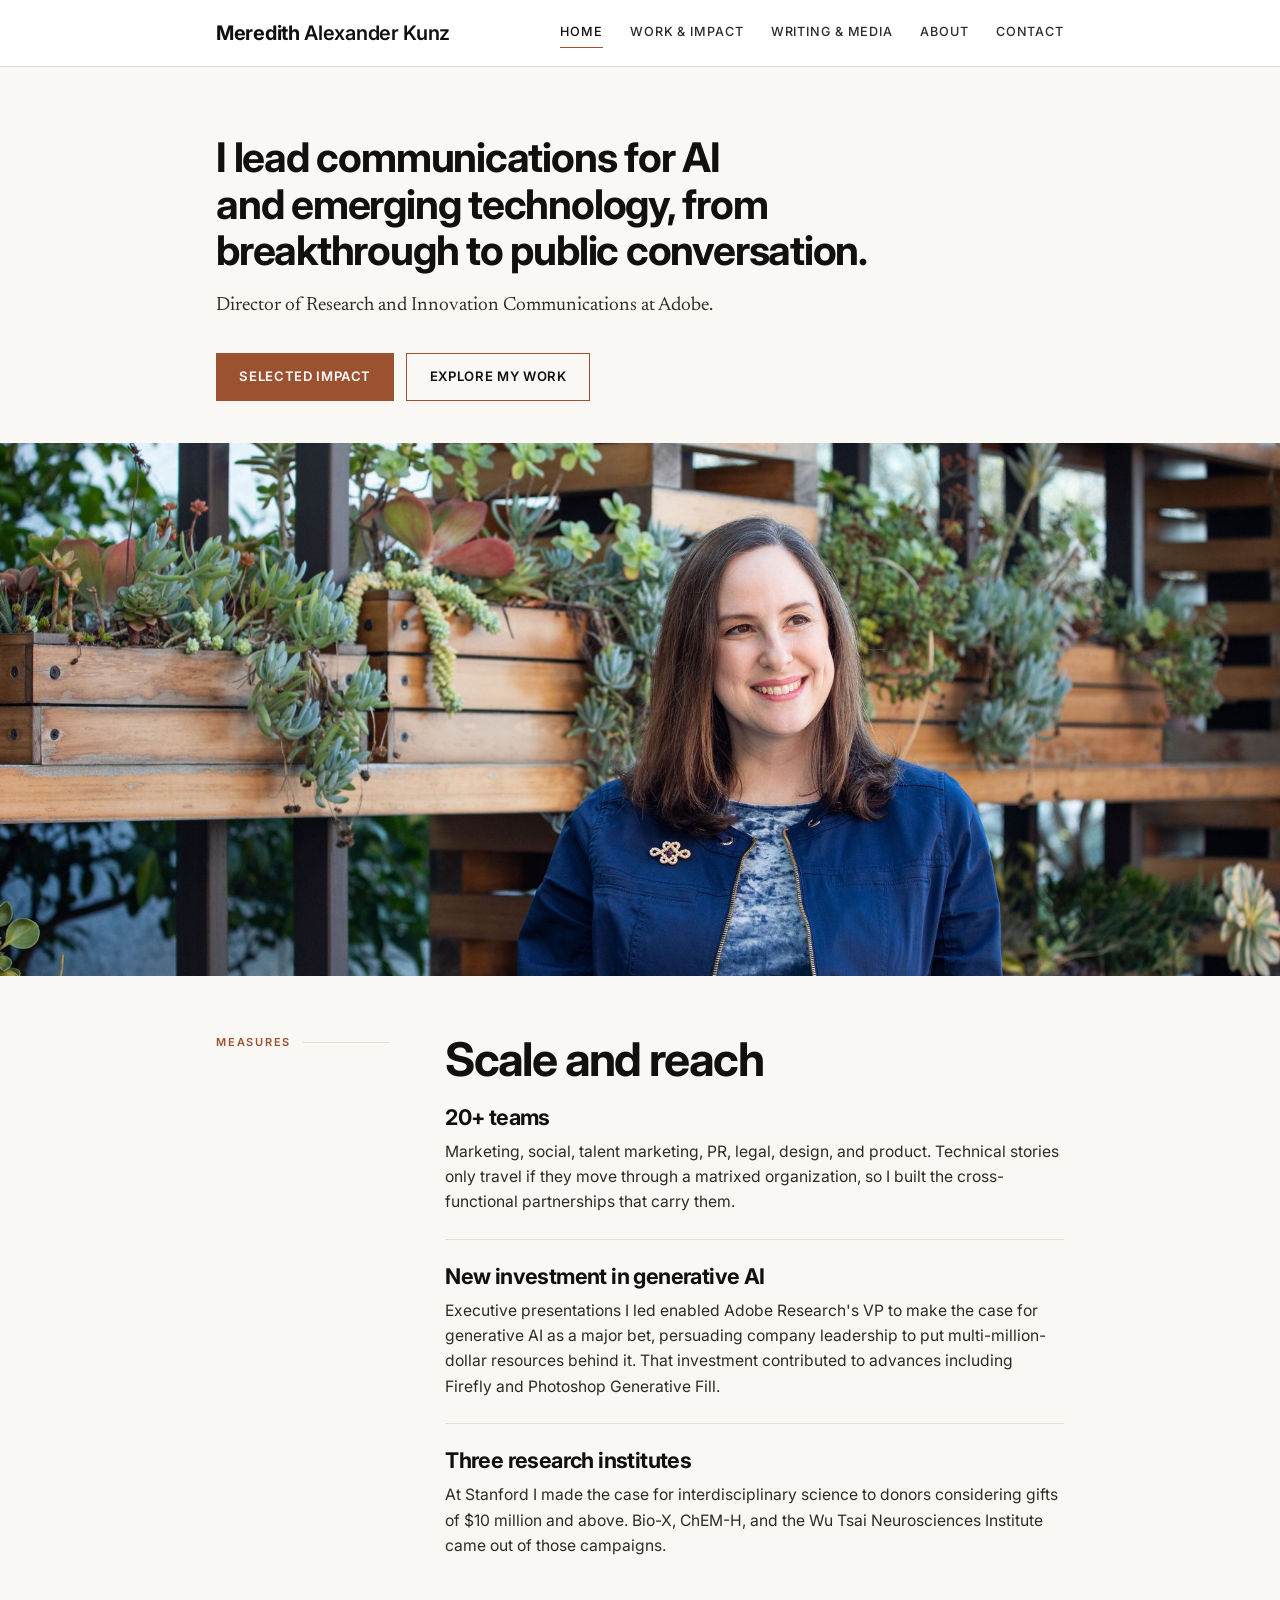
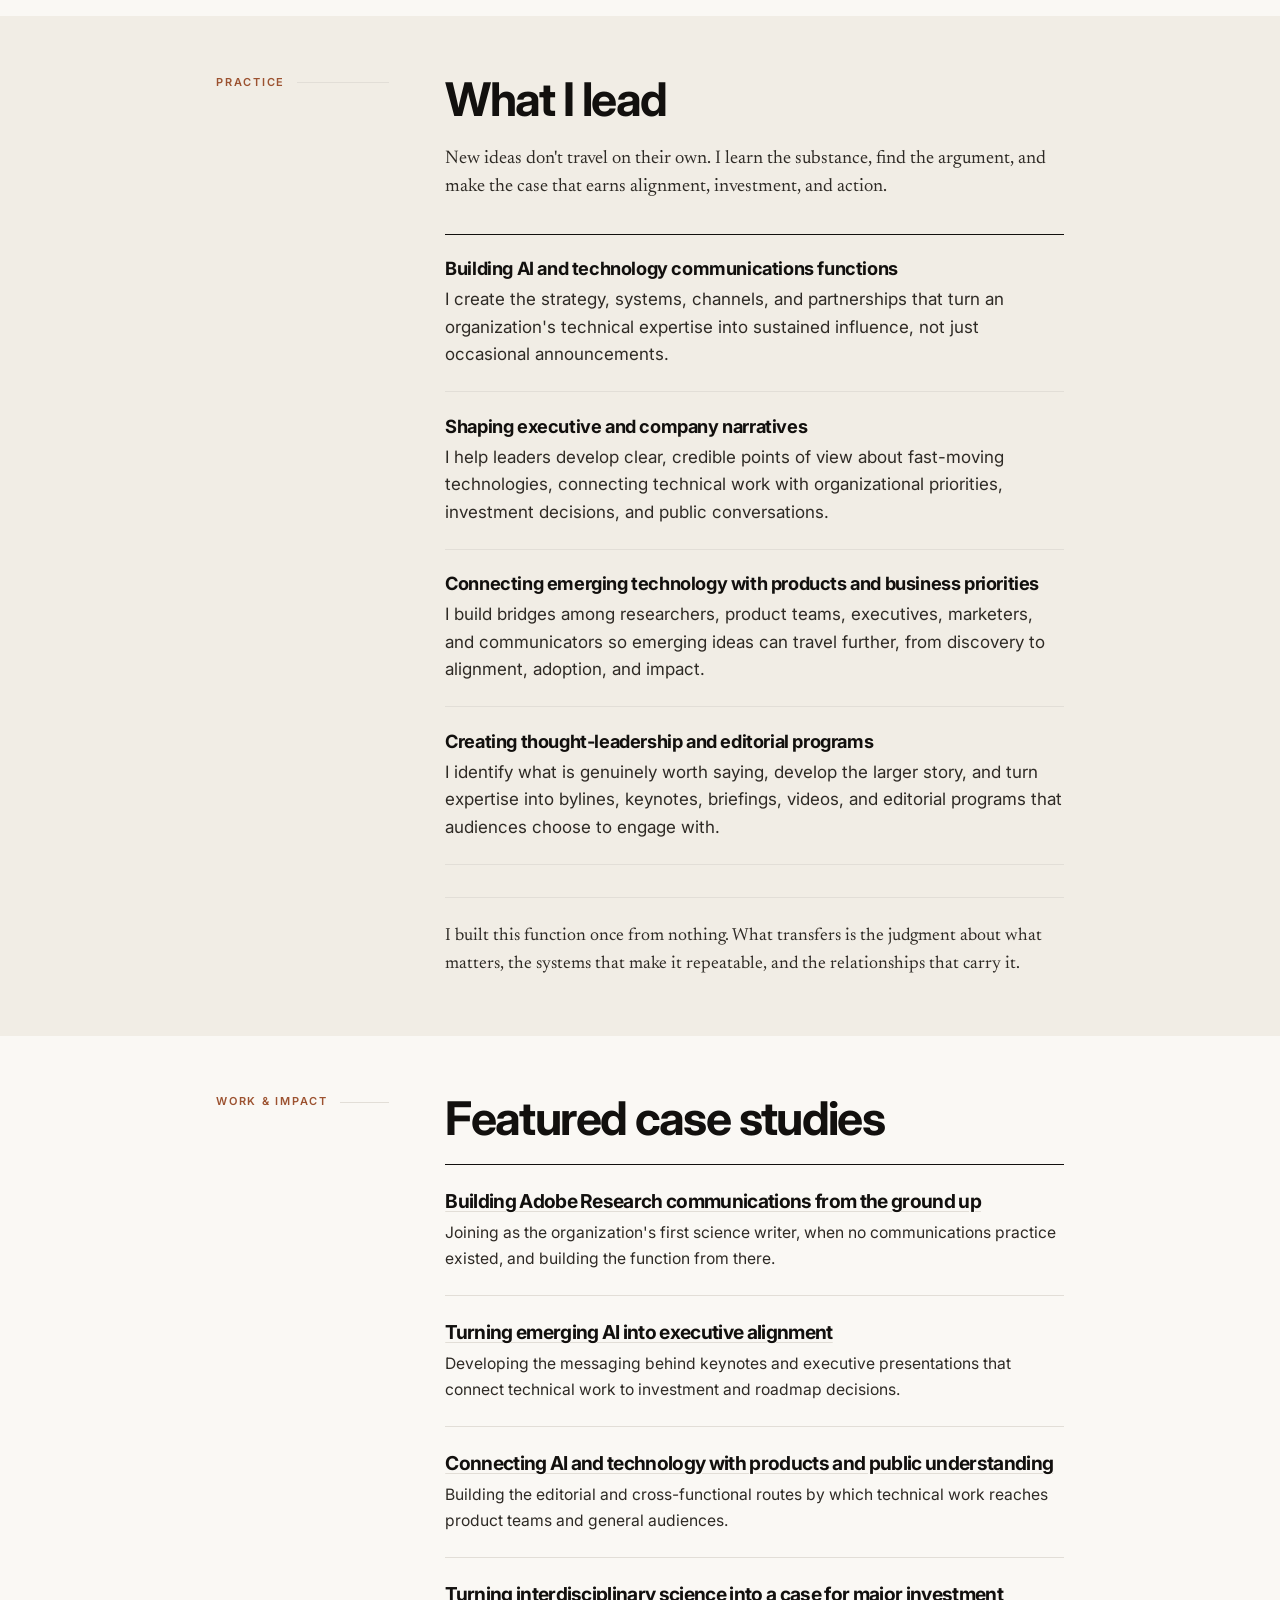
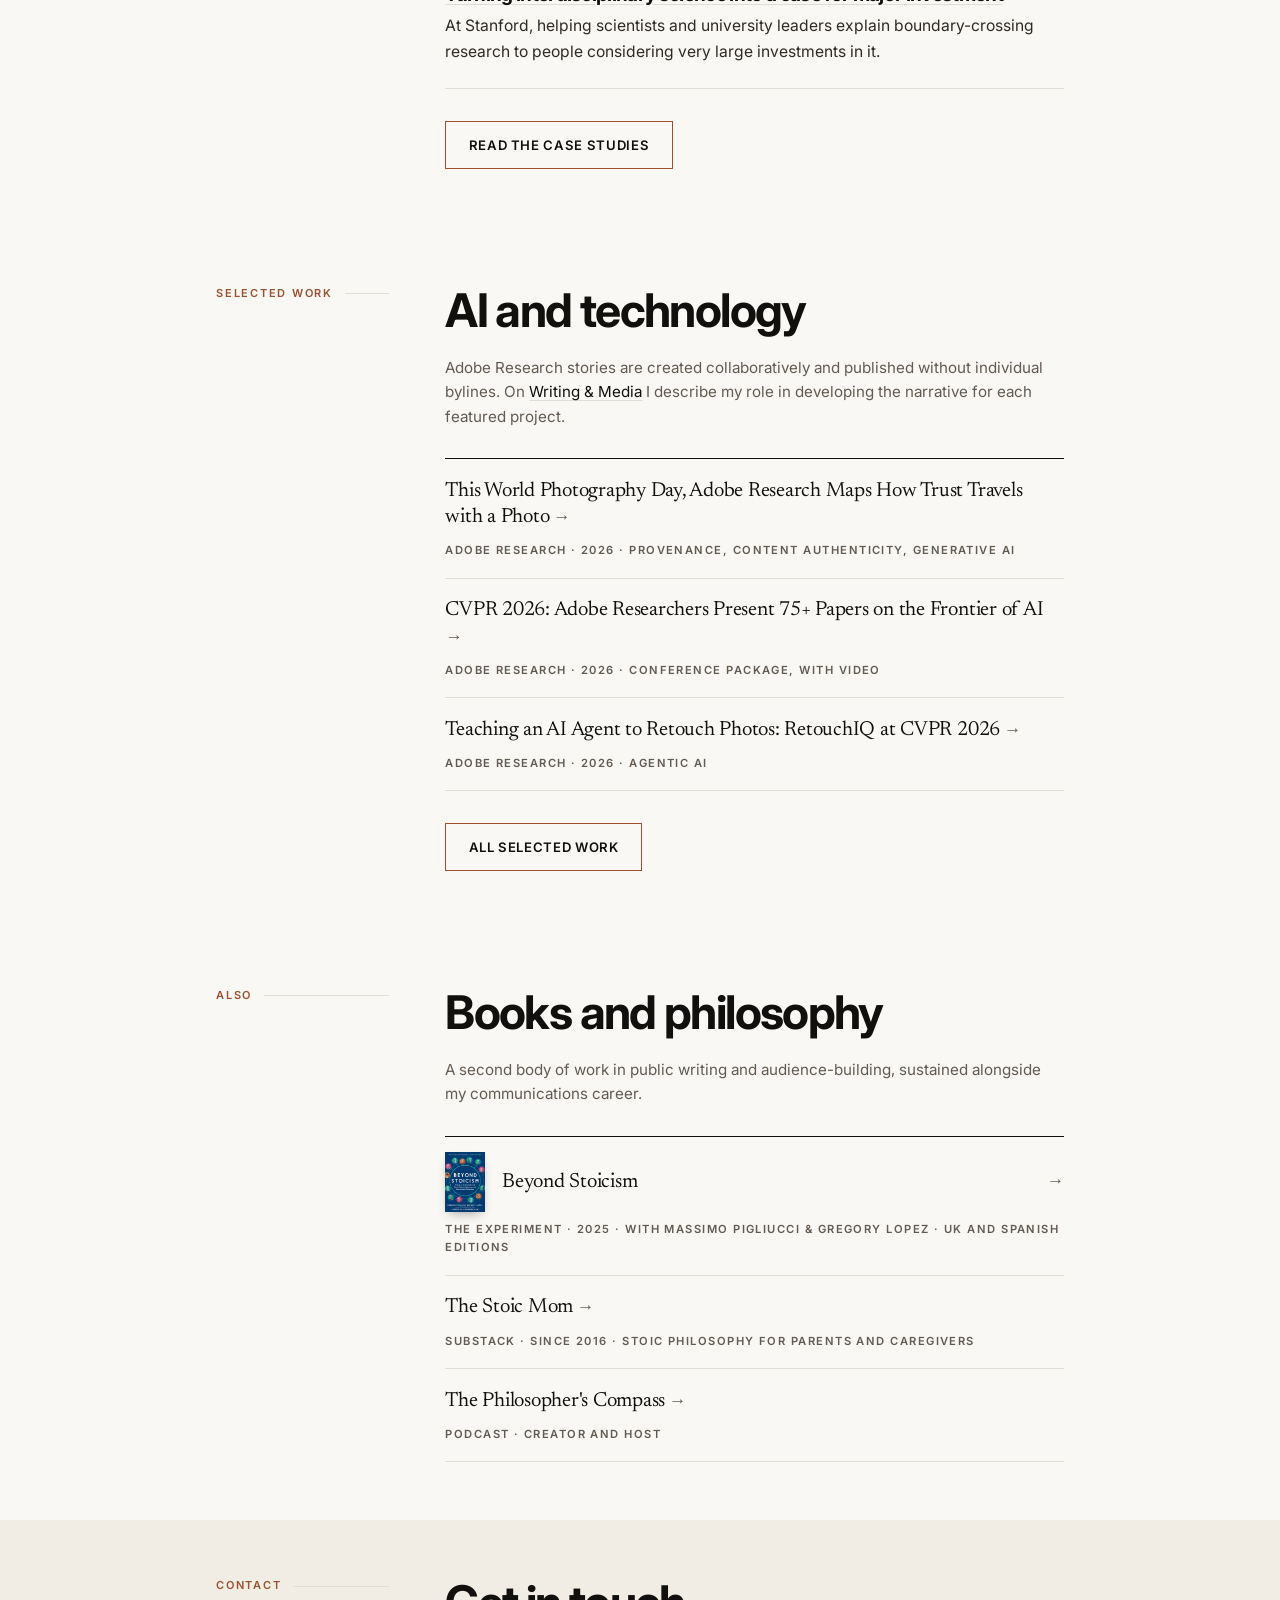
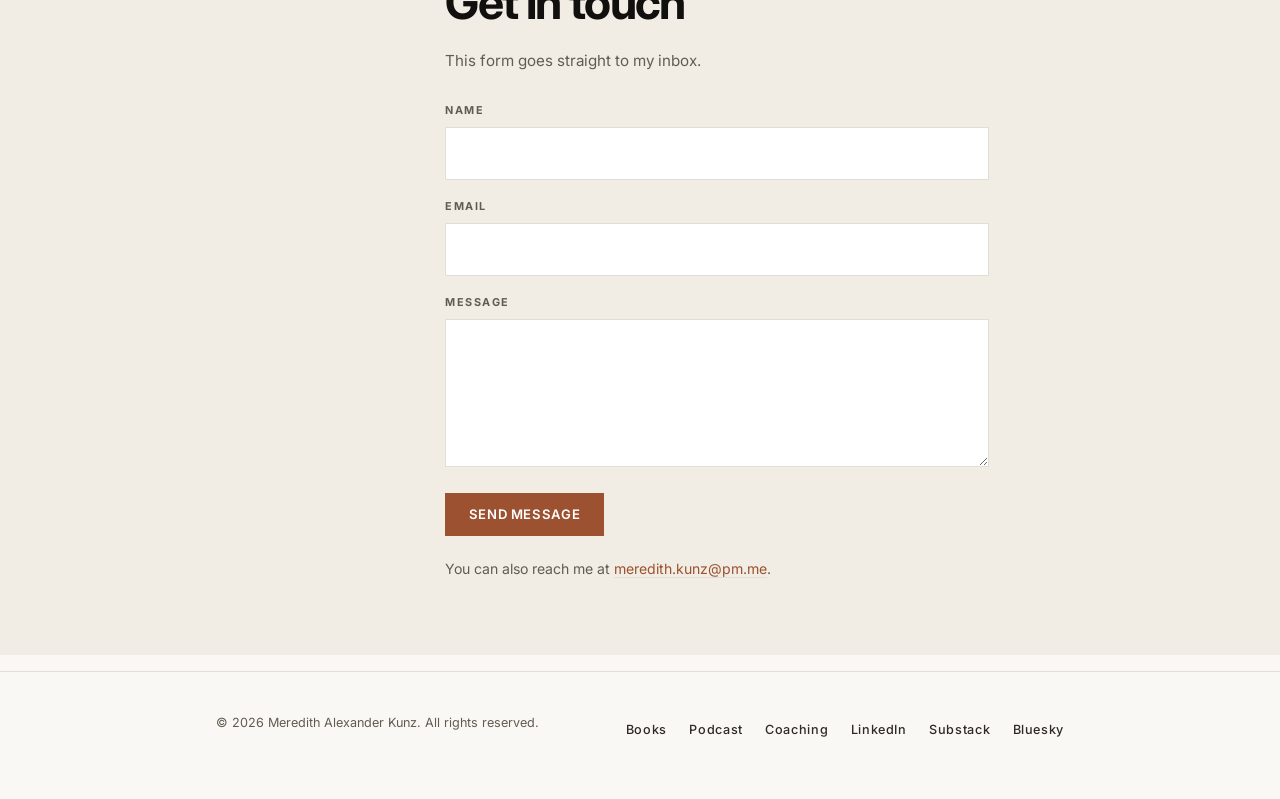
==== commit 00e38890: "Add files via upload" ====
--- a/index.html
+++ b/index.html
@@ -26,7 +26,7 @@
 <link rel="preconnect" href="https://fonts.googleapis.com">
 <link rel="preconnect" href="https://fonts.gstatic.com" crossorigin>
 <link href="https://fonts.googleapis.com/css2?family=Newsreader:ital,opsz,wght@0,6..72,300..600;1,6..72,300..600&family=Inter:wght@400;500;600;700;800&display=swap" rel="stylesheet">
-<link rel="stylesheet" href="style.css?v=35">
+<link rel="stylesheet" href="style.css?v=36">
 
 <script type="application/ld+json">
 {
--- a/style.css
+++ b/style.css
@@ -258,27 +258,22 @@
 
 /* ---------- Metrics, stated plainly ---------- */
 
-.metrics { display: grid; gap: 1.5rem; margin: 0; padding: 0; list-style: none; }
+.metrics { margin: 0; padding: 0; list-style: none; }
 .metric {
-  display: grid;
-  grid-template-columns: minmax(0, 0.3fr) minmax(0, 1fr);
-  gap: 0.3rem 1.75rem;
-  padding-bottom: 1.4rem;
+  padding-bottom: 1.5rem;
+  margin-bottom: 1.5rem;
   border-bottom: 1px solid var(--rule);
 }
-.metrics > .metric:last-child { border-bottom: 0; padding-bottom: 0; }
+.metrics > .metric:last-child { border-bottom: 0; padding-bottom: 0; margin-bottom: 0; }
 .metric__value {
   font-family: var(--f-display);
   font-weight: 700;
-  font-size: 1.5rem;
-  letter-spacing: -0.03em;
-  line-height: 1.1;
-  margin: 0;
+  font-size: 1.35rem;
+  letter-spacing: -0.028em;
+  line-height: 1.2;
+  margin: 0 0 0.5rem;
 }
 .metric__note { margin: 0; color: var(--ink-soft); font-size: 0.98rem; }
-@media (max-width: 700px) {
-  .metric { grid-template-columns: 1fr; gap: 0.45rem; }
-}
 
 /* ---------- Case studies ---------- */
 
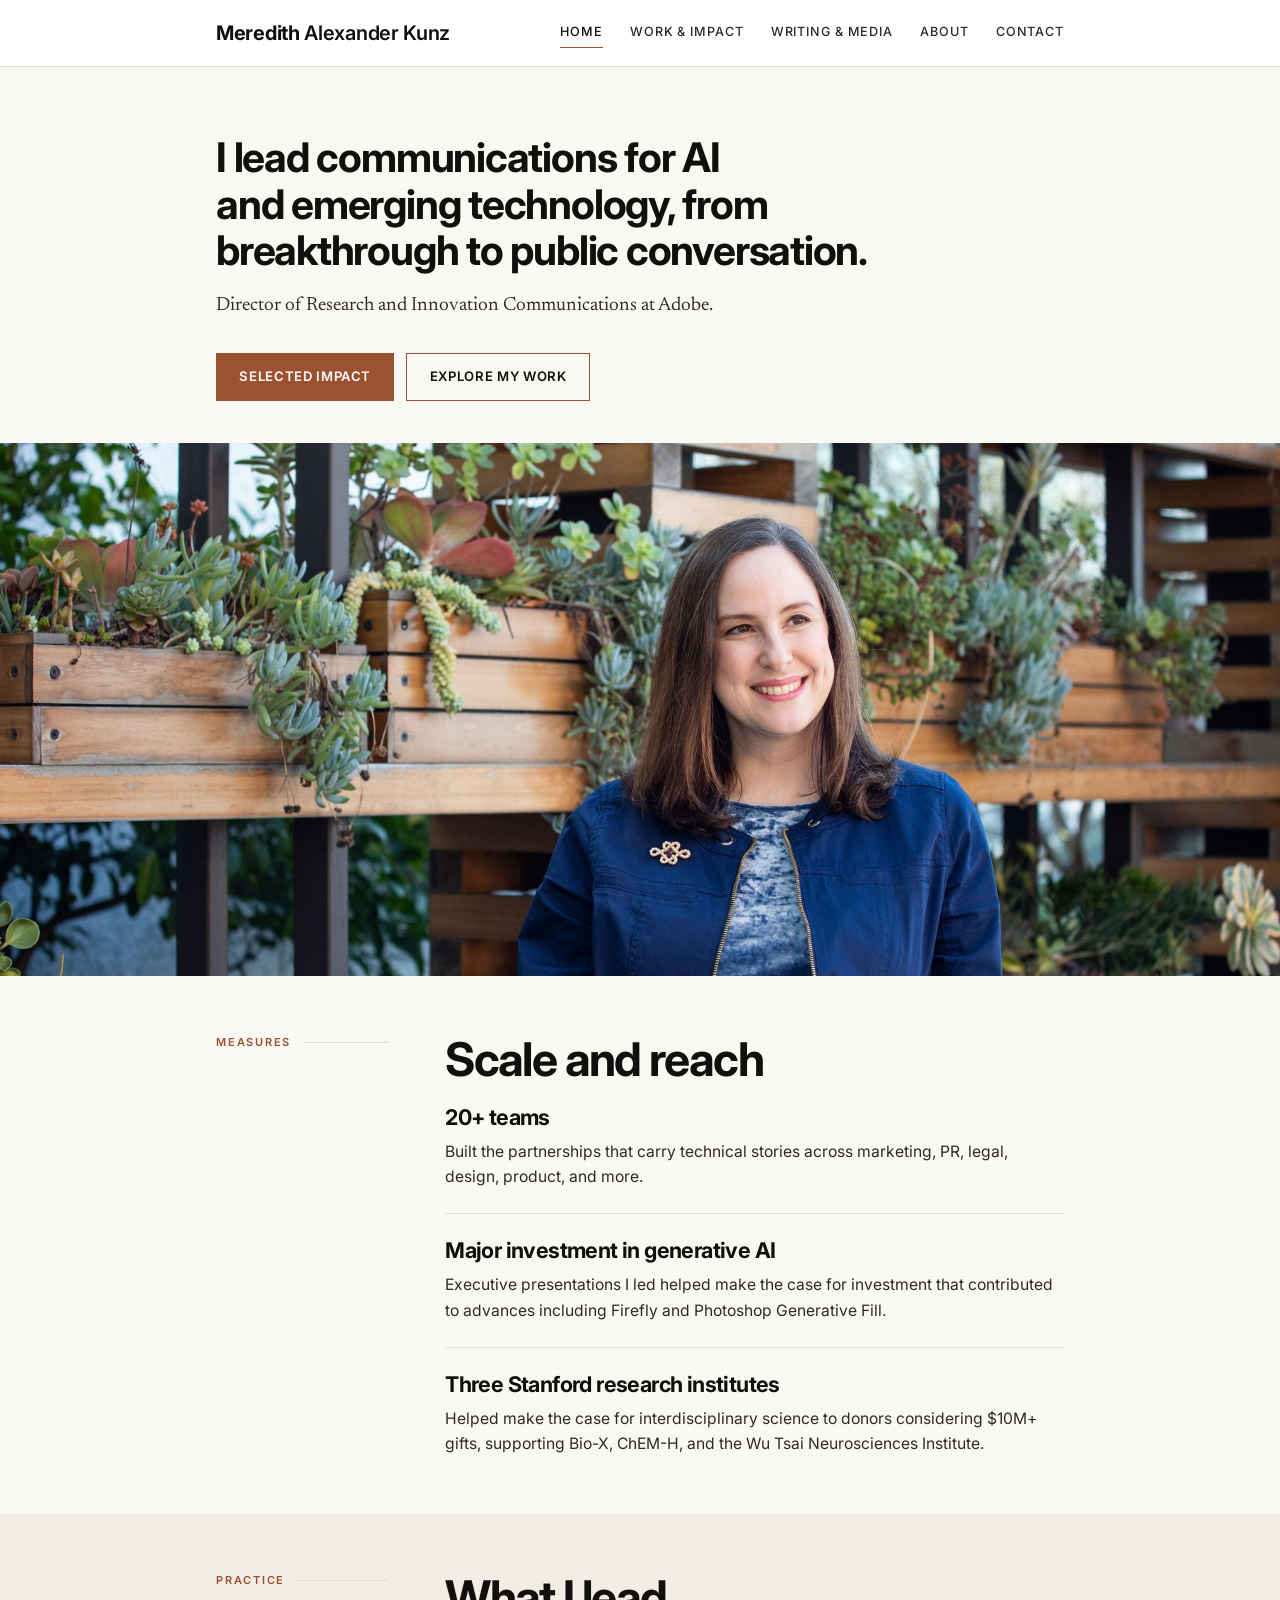
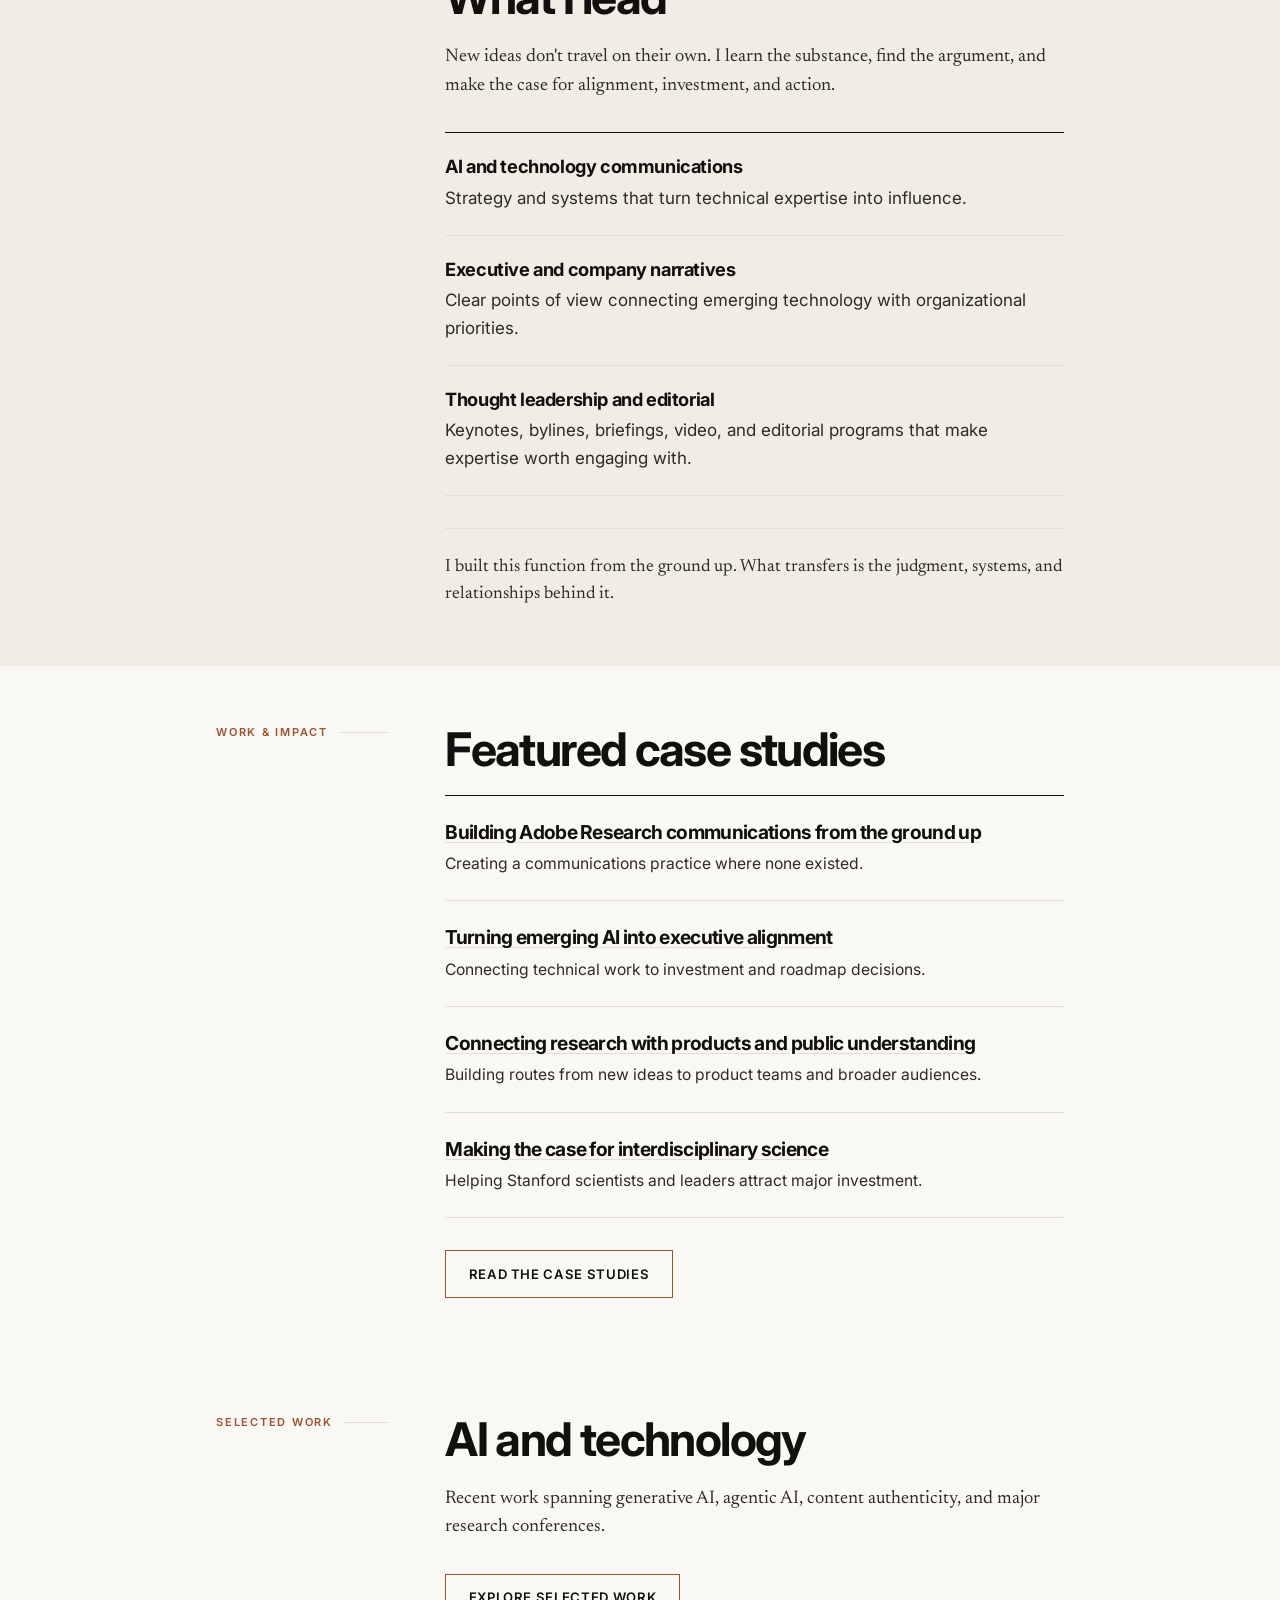
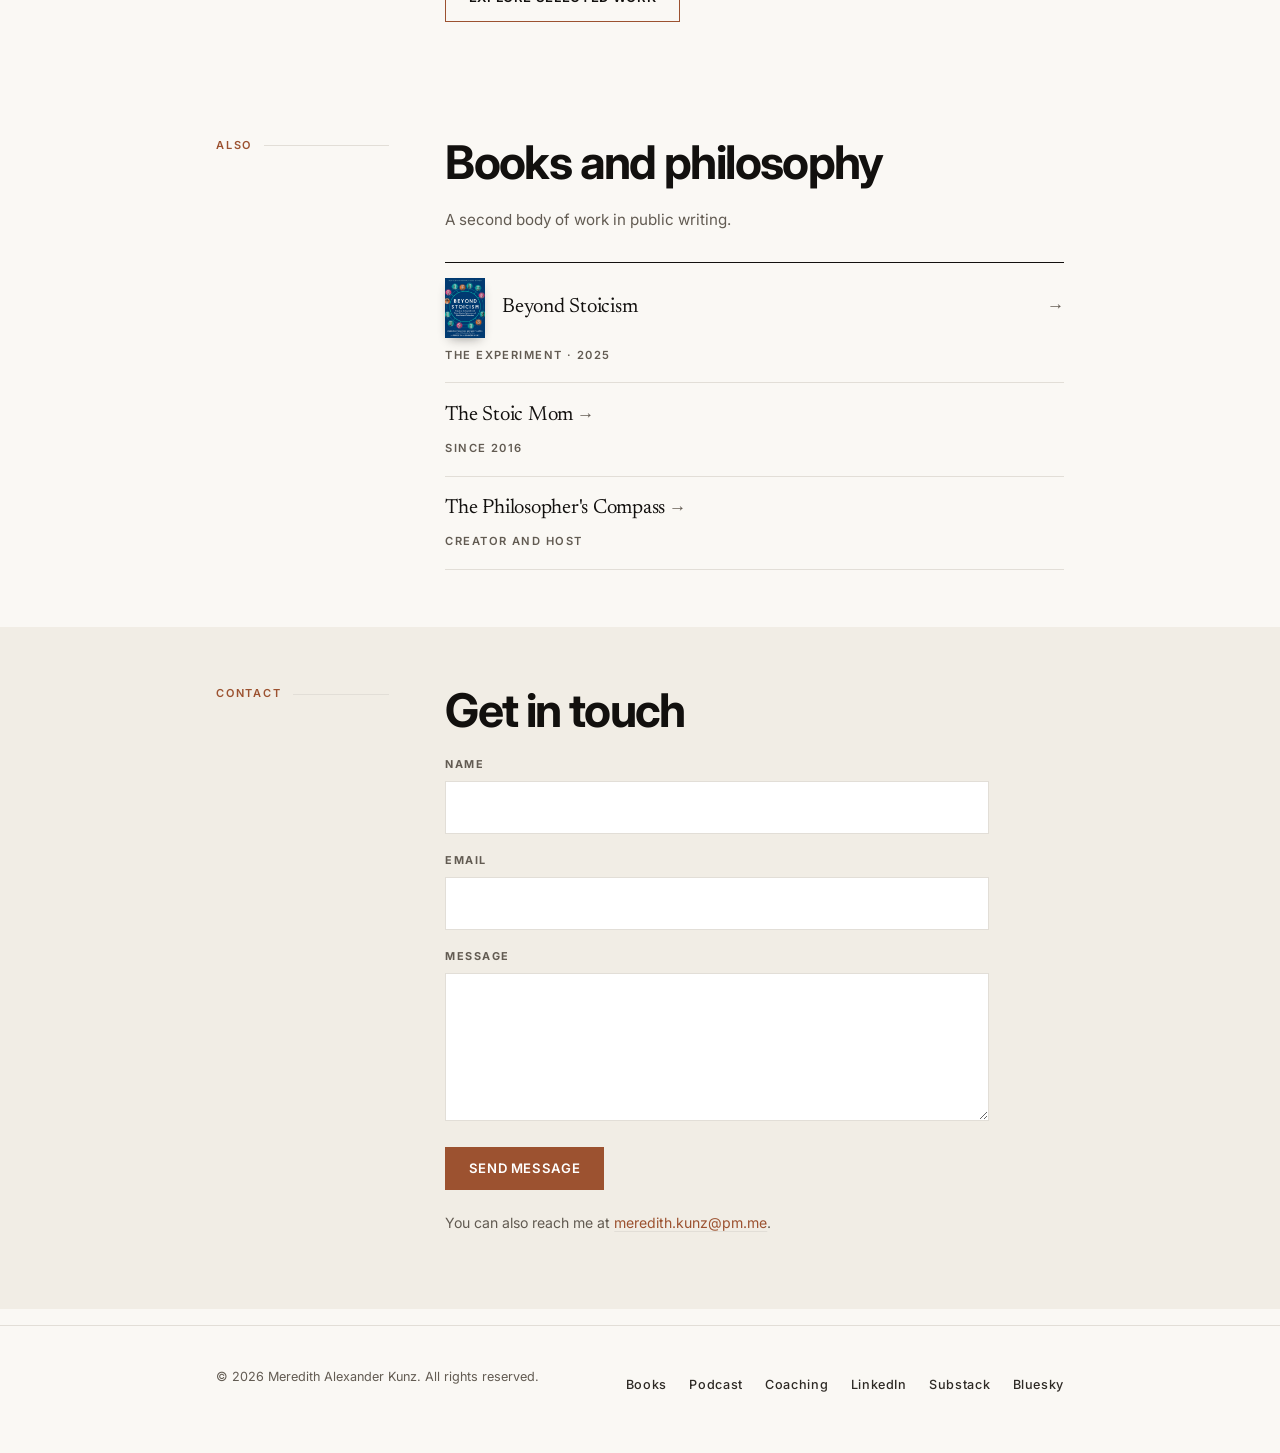
==== commit fde69300: "Add files via upload" ====
--- a/index.html
+++ b/index.html
@@ -107,22 +107,20 @@
         <ul class="metrics">
           <li class="metric">
             <p class="metric__value">20+ teams</p>
-            <p class="metric__note">Marketing, social, talent marketing, PR, legal, design, and
-            product. Technical stories only travel if they move through a matrixed organization, so
-            I built the cross-functional partnerships that carry them.</p>
+            <p class="metric__note">Built the partnerships that carry technical stories across
+            marketing, PR, legal, design, product, and more.</p>
           </li>
           <li class="metric">
-            <p class="metric__value">New investment in generative AI</p>
-            <p class="metric__note">Executive presentations I led enabled Adobe Research's VP to
-            make the case for generative AI as a major bet, persuading company leadership to put
-            multi-million-dollar resources behind it. That investment contributed to advances
-            including Firefly and Photoshop Generative Fill.</p>
+            <p class="metric__value">Major investment in generative AI</p>
+            <p class="metric__note">Executive presentations I led helped make the case for
+            investment that contributed to advances including Firefly and Photoshop Generative
+            Fill.</p>
           </li>
           <li class="metric">
-            <p class="metric__value">Three research institutes</p>
-            <p class="metric__note">At Stanford I made the case for interdisciplinary science to
-            donors considering gifts of $10 million and above. Bio-X, ChEM-H, and the Wu Tsai
-            Neurosciences Institute came out of those campaigns.</p>
+            <p class="metric__value">Three Stanford research institutes</p>
+            <p class="metric__note">Helped make the case for interdisciplinary science to donors
+            considering $10M+ gifts, supporting Bio-X, ChEM-H, and the Wu Tsai Neurosciences
+            Institute.</p>
           </li>
         </ul>
       </div>
@@ -136,36 +134,25 @@
       <div class="hgrid__body">
         <h2>What I lead</h2>
         <p class="sec__intro">New ideas don't travel on their own. I learn the substance, find
-        the argument, and make the case that earns alignment, investment, and action.</p>
+        the argument, and make the case for alignment, investment, and action.</p>
         <div class="offers">
           <div class="offer">
-            <h3>Building AI and technology communications functions</h3>
-            <p>I create the strategy, systems, channels, and partnerships that turn an
-            organization's technical expertise into sustained influence, not just occasional
-            announcements.</p>
+            <h3>AI and technology communications</h3>
+            <p>Strategy and systems that turn technical expertise into influence.</p>
           </div>
           <div class="offer">
-            <h3>Shaping executive and company narratives</h3>
-            <p>I help leaders develop clear, credible points of view about fast-moving
-            technologies, connecting technical work with organizational priorities, investment
-            decisions, and public conversations.</p>
+            <h3>Executive and company narratives</h3>
+            <p>Clear points of view connecting emerging technology with organizational
+            priorities.</p>
           </div>
           <div class="offer">
-            <h3>Connecting emerging technology with products and business priorities</h3>
-            <p>I build bridges among researchers, product teams, executives, marketers, and
-            communicators so emerging ideas can travel further, from discovery to alignment,
-            adoption, and impact.</p>
-          </div>
-          <div class="offer">
-            <h3>Creating thought-leadership and editorial programs</h3>
-            <p>I identify what is genuinely worth saying, develop the larger story, and turn
-            expertise into bylines, keynotes, briefings, videos, and editorial programs that
-            audiences choose to engage with.</p>
+            <h3>Thought leadership and editorial</h3>
+            <p>Keynotes, bylines, briefings, video, and editorial programs that make expertise
+            worth engaging with.</p>
           </div>
         </div>
-        <p class="sec__close">I built this function once from nothing. What transfers is the
-        judgment about what matters, the systems that make it repeatable, and the relationships
-        that carry it.</p>
+        <p class="sec__close">I built this function from the ground up. What transfers is the
+        judgment, systems, and relationships behind it.</p>
       </div>
     </div>
   </section>
@@ -180,25 +167,20 @@
           <li class="case-teaser">
             <h3><a href="work.html#case-1">Building Adobe Research communications from the ground
             up</a></h3>
-            <p>Joining as the organization's first science writer, when no communications practice
-            existed, and building the function from there.</p>
+            <p>Creating a communications practice where none existed.</p>
           </li>
           <li class="case-teaser">
             <h3><a href="work.html#case-2">Turning emerging AI into executive alignment</a></h3>
-            <p>Developing the messaging behind keynotes and executive presentations that connect
-            technical work to investment and roadmap decisions.</p>
+            <p>Connecting technical work to investment and roadmap decisions.</p>
           </li>
           <li class="case-teaser">
-            <h3><a href="work.html#case-3">Connecting AI and technology with products and public
+            <h3><a href="work.html#case-3">Connecting research with products and public
             understanding</a></h3>
-            <p>Building the editorial and cross-functional routes by which technical work reaches
-            product teams and general audiences.</p>
+            <p>Building routes from new ideas to product teams and broader audiences.</p>
           </li>
           <li class="case-teaser">
-            <h3><a href="work.html#case-4">Turning interdisciplinary science into a case for major
-            investment</a></h3>
-            <p>At Stanford, helping scientists and university leaders explain boundary-crossing
-            research to people considering very large investments in it.</p>
+            <h3><a href="work.html#case-4">Making the case for interdisciplinary science</a></h3>
+            <p>Helping Stanford scientists and leaders attract major investment.</p>
           </li>
         </ul>
         <div class="btn-row">
@@ -208,34 +190,16 @@
     </div>
   </section>
 
-  <!-- ============ SELECTED AI AND TECHNOLOGY WORK ============ -->
+  <!-- ============ SELECTED WORK ============ -->
   <section class="sec rise" id="selected">
     <div class="wrap hgrid">
       <p class="eyebrow">Selected work</p>
       <div class="hgrid__body">
         <h2>AI and technology</h2>
-        <p class="note">Adobe Research stories are created collaboratively and published without
-        individual bylines. On <a href="writing.html">Writing &amp; Media</a> I describe my role in
-        developing the narrative for each featured project.</p>
-        <ul class="clips">
-          <li class="clip">
-            <a href="https://research.adobe.com/news/world-photography-day-adobe-research/">This
-            World Photography Day, Adobe Research Maps How Trust Travels with a Photo</a>
-            <span class="clip__meta">Adobe Research · 2026 · Provenance, content authenticity, generative AI</span>
-          </li>
-          <li class="clip">
-            <a href="https://research.adobe.com/news/cvpr-2026-adobe-researchers-present-75-papers-on-the-frontier-of-ai/">CVPR
-            2026: Adobe Researchers Present 75+ Papers on the Frontier of AI</a>
-            <span class="clip__meta">Adobe Research · 2026 · Conference package, with video</span>
-          </li>
-          <li class="clip">
-            <a href="https://research.adobe.com/news/teaching-an-ai-agent-to-retouch-photos-retouchiq-at-cvpr-2026/">Teaching
-            an AI Agent to Retouch Photos: RetouchIQ at CVPR 2026</a>
-            <span class="clip__meta">Adobe Research · 2026 · Agentic AI</span>
-          </li>
-        </ul>
-        <div class="btn-row">
-          <a class="btn btn--ghost" href="writing.html">All selected work</a>
+        <p class="sec__intro">Recent work spanning generative AI, agentic AI, content authenticity,
+        and major research conferences.</p>
+        <div class="btn-row" style="margin-top:0">
+          <a class="btn btn--ghost" href="writing.html">Explore selected work</a>
         </div>
       </div>
     </div>
@@ -247,23 +211,22 @@
       <p class="eyebrow">Also</p>
       <div class="hgrid__body">
         <h2>Books and philosophy</h2>
-        <p class="note">A second body of work in public writing and audience-building, sustained
-        alongside my communications career.</p>
+        <p class="note">A second body of work in public writing.</p>
         <ul class="clips">
           <li class="clip clip--book">
             <a href="books.html" style="display:flex;align-items:center;gap:1.05rem">
               <img src="images/beyond_stoicism.jpg" alt="" loading="lazy" width="40" height="60" style="width:40px;height:auto;flex:none">
               <span class="clip__title">Beyond Stoicism</span>
             </a>
-            <span class="clip__meta">The Experiment · 2025 · with Massimo Pigliucci &amp; Gregory Lopez · UK and Spanish editions</span>
+            <span class="clip__meta">The Experiment · 2025</span>
           </li>
           <li class="clip">
             <a href="https://substack.com/@thestoicmom">The Stoic Mom</a>
-            <span class="clip__meta">Substack · since 2016 · Stoic philosophy for parents and caregivers</span>
+            <span class="clip__meta">Since 2016</span>
           </li>
           <li class="clip">
             <a href="podcast.html">The Philosopher's Compass</a>
-            <span class="clip__meta">Podcast · Creator and host</span>
+            <span class="clip__meta">Creator and host</span>
           </li>
         </ul>
       </div>
@@ -276,7 +239,6 @@
       <p class="eyebrow">Contact</p>
       <div class="hgrid__body">
         <h2>Get in touch</h2>
-        <p class="note">This form goes straight to my inbox.</p>
         <form class="form" action="https://formspree.io/f/mvzevdre" method="POST">
           <div class="field">
             <label for="name">Name</label>
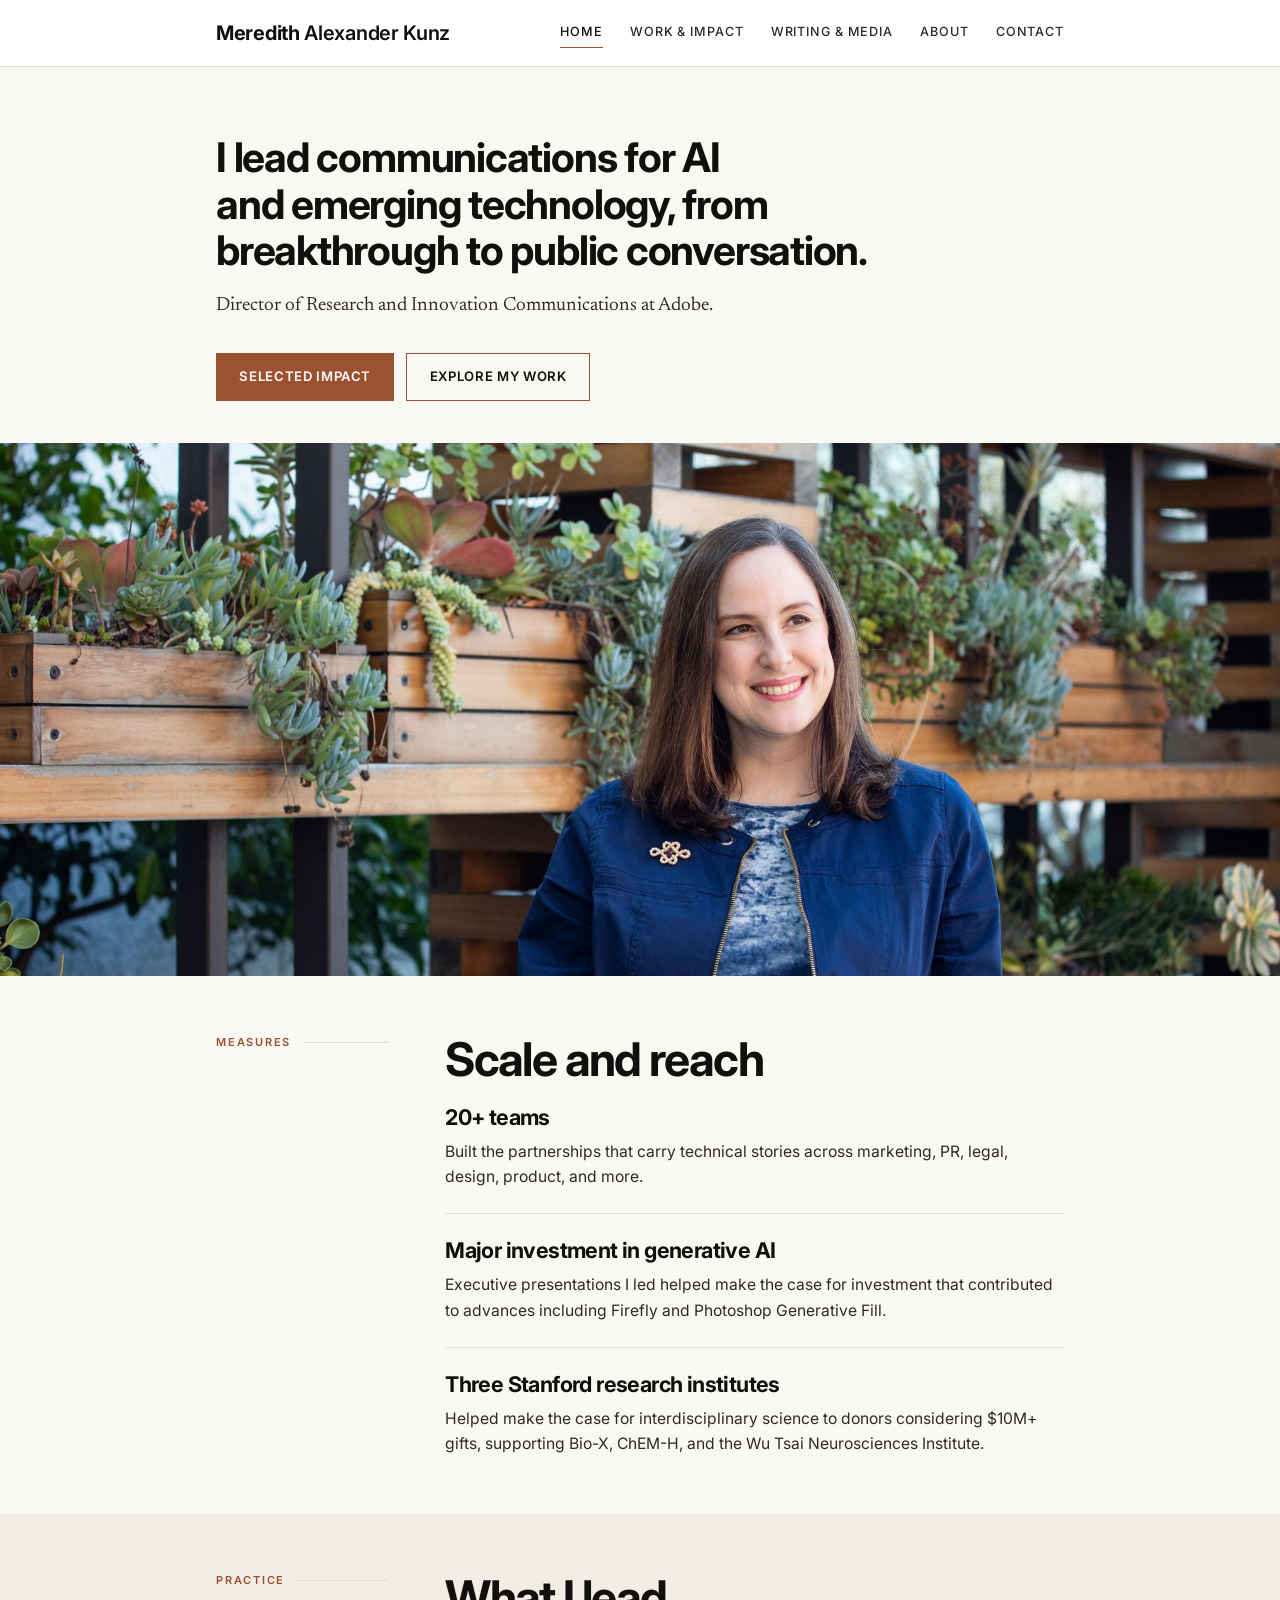
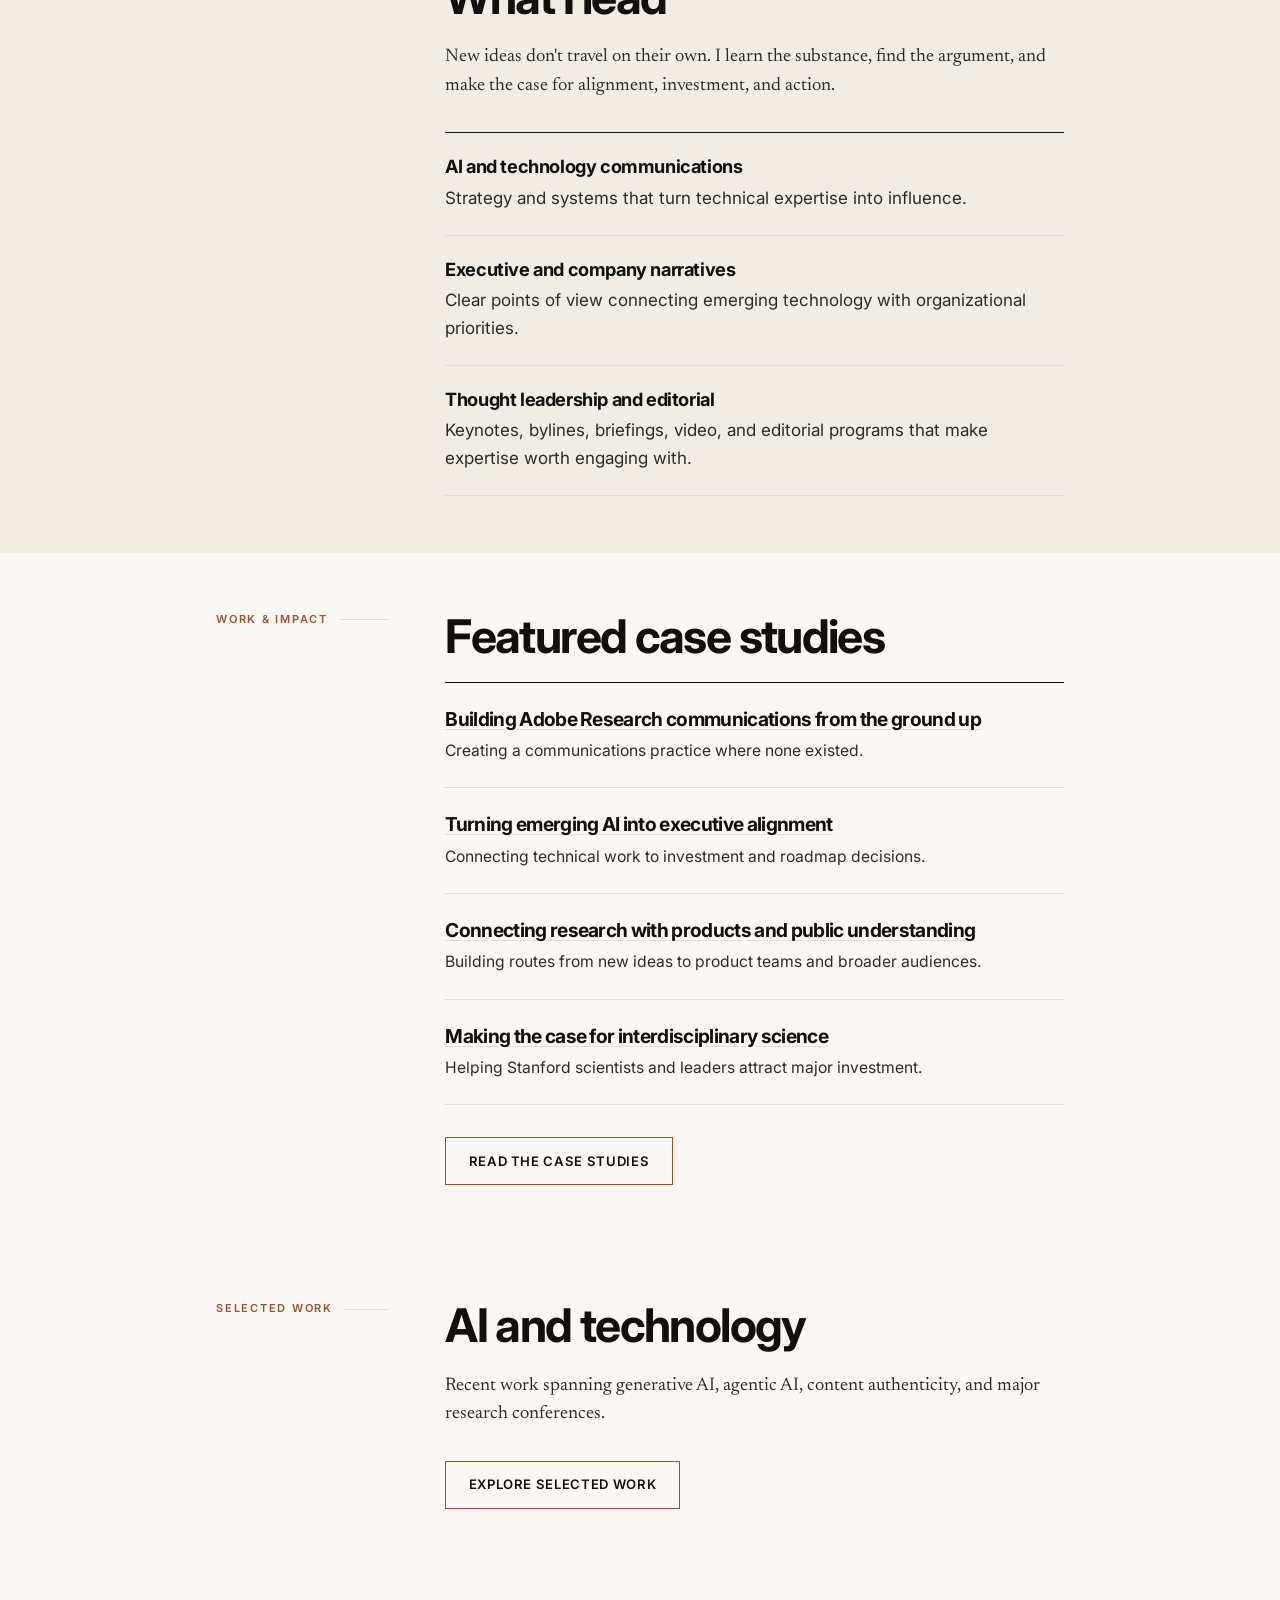
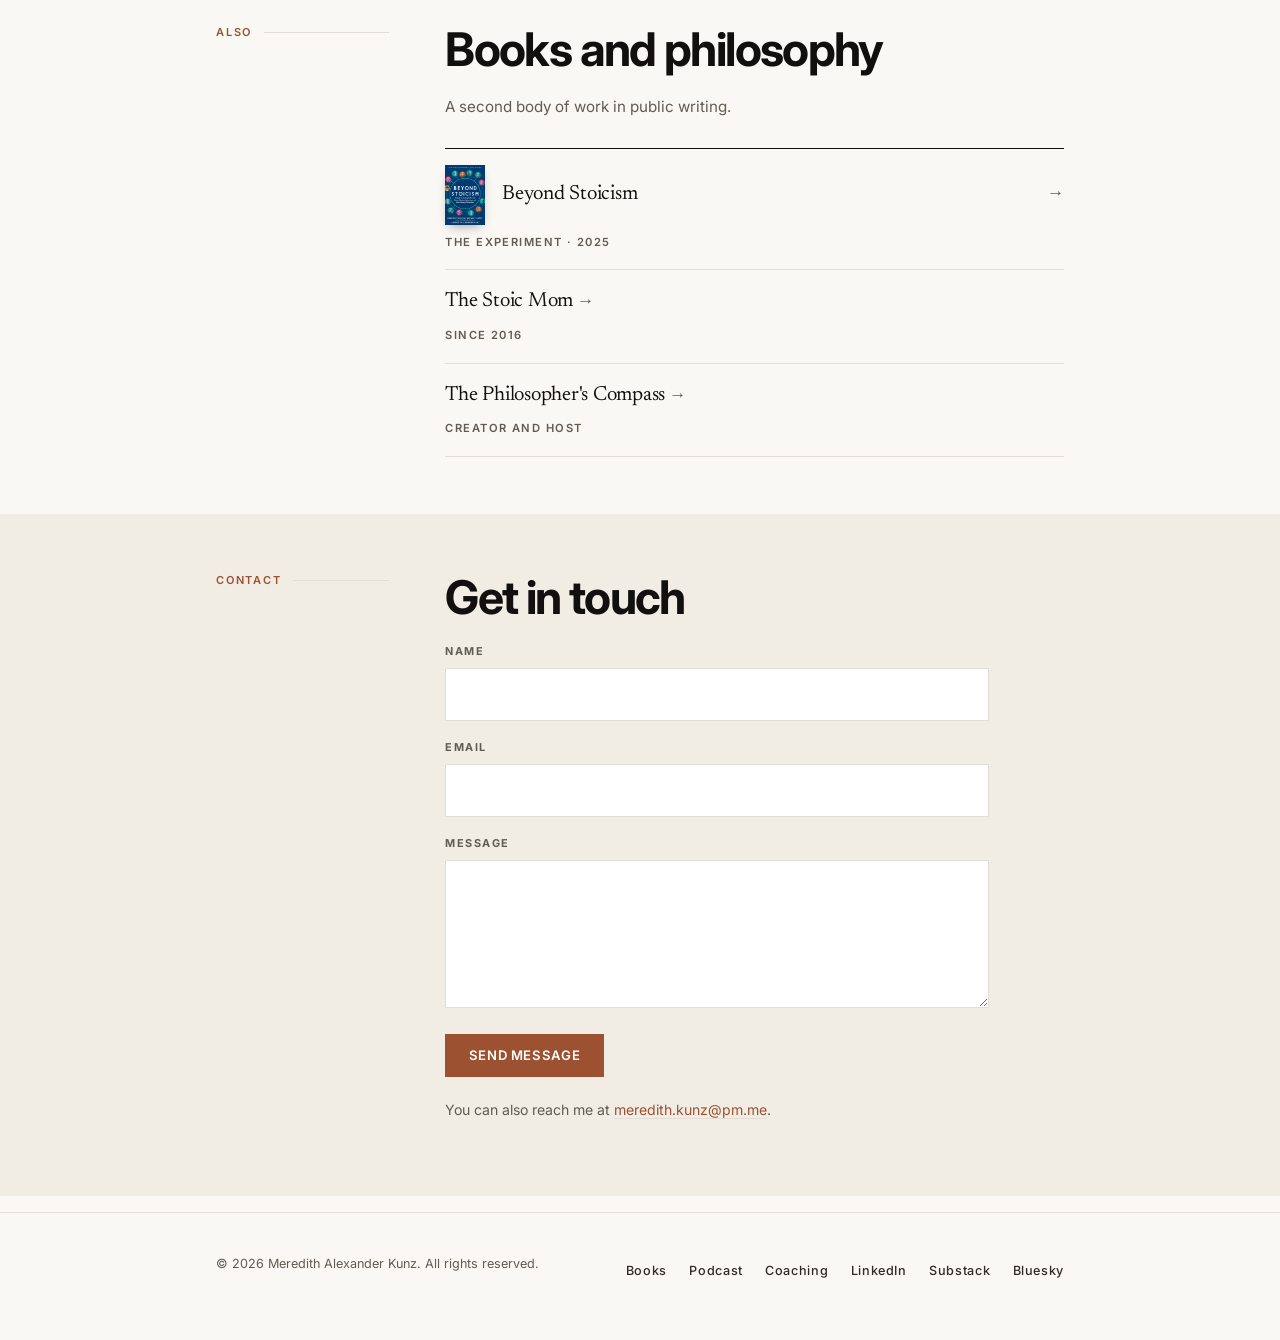
==== commit 4a441c14: "Add files via upload" ====
--- a/index.html
+++ b/index.html
@@ -151,8 +151,6 @@
             worth engaging with.</p>
           </div>
         </div>
-        <p class="sec__close">I built this function from the ground up. What transfers is the
-        judgment, systems, and relationships behind it.</p>
       </div>
     </div>
   </section>
